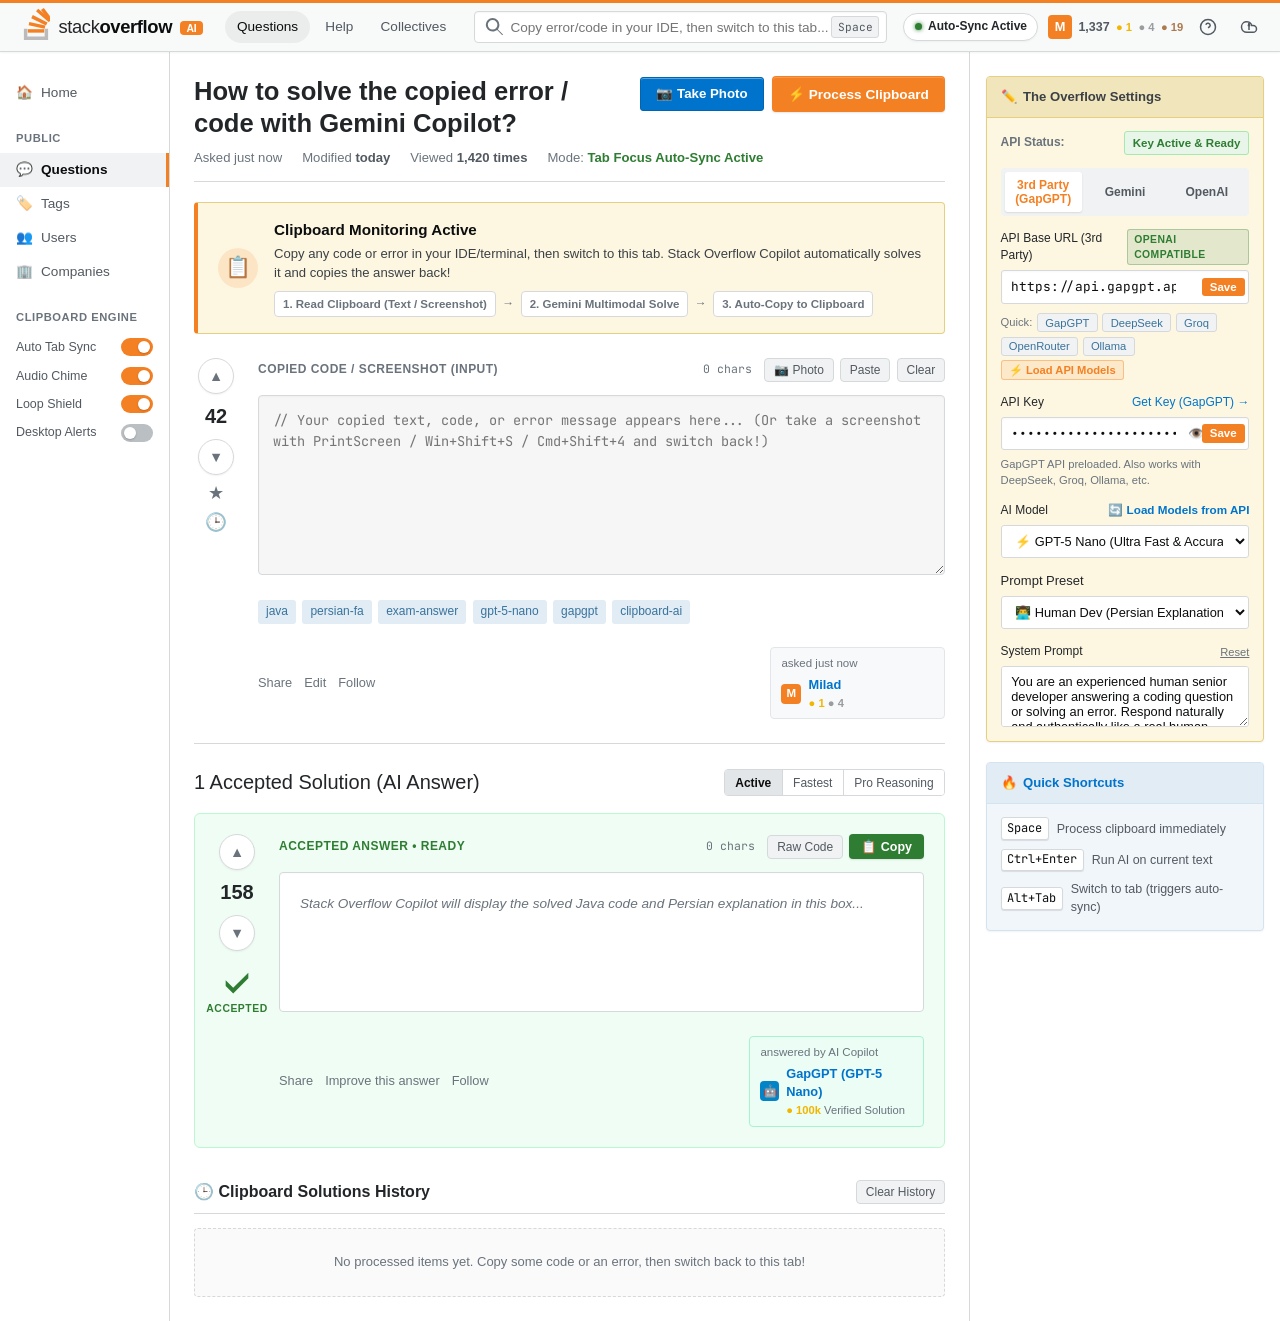
==== public/index.html @ df072f0d "my first commit for test" ====
<!DOCTYPE html>
<html lang="en">
<head>
  <meta charset="UTF-8">
  <meta name="viewport" content="width=device-width, initial-scale=1.0">
  <title>Stack Overflow — Instant Clipboard AI Copilot</title>
  <meta name="description" content="Stack Overflow style Clipboard Copilot: Automatically reads copied code or questions, solves them with Gemini, and copies the solution back to your clipboard.">
  <link rel="icon" type="image/svg+xml" href="favicon.svg">
  
  <!-- Fonts -->
  <link rel="preconnect" href="https://fonts.googleapis.com">
  <link rel="preconnect" href="https://fonts.gstatic.com" crossorigin>
  <link href="https://fonts.googleapis.com/css2?family=JetBrains+Mono:wght@400;500;600&family=Segoe+UI:wght@300;400;600;700&display=swap" rel="stylesheet">
  
  <link rel="stylesheet" href="css/style.css">
</head>
<body class="so-theme-light">
  <!-- Top Navigation Bar -->
  <header class="so-topbar">
    <div class="so-topbar-container">
      <!-- Stack Overflow Authentic Logo -->
      <a href="#" class="so-brand-link" title="Stack Overflow AI Copilot">
        <div class="so-logo-icon">
          <svg viewBox="0 0 32 37" width="28" height="32" fill="none">
            <path d="M26 33v-9h4v13H2V24h4v9h20z" fill="#BCBBBB"/>
            <path d="M6.5 28.5h19v-4h-19v4z" fill="#F48024"/>
            <path d="M7.5 20l18.5 4 .8-3.9-18.5-4-.8 3.9z" fill="#F48024"/>
            <path d="M10.5 11.8l17 8.5 1.8-3.6-17-8.5-1.8 3.6z" fill="#F48024"/>
            <path d="M16 3.8l14.5 12.5 2.6-3L18.6.8l-2.6 3z" fill="#F48024"/>
            <path d="M25 0l-3.3 2.3 11.5 15.2 3.3-2.3L25 0z" fill="#F48024"/>
          </svg>
        </div>
        <div class="so-brand-text">
          stack<span class="so-bold">overflow</span> <span class="so-badge-copilot">AI</span>
        </div>
      </a>

      <!-- Quick Nav Links -->
      <nav class="so-topbar-nav">
        <a href="#" class="so-nav-item active">Questions</a>
        <a href="#" class="so-nav-item">Help</a>
        <a href="#" class="so-nav-item">Collectives</a>
      </nav>

      <!-- Search / Command Box -->
      <div class="so-search-container" id="so-search-trigger">
        <svg class="so-search-svg" width="18" height="18" viewBox="0 0 18 18" fill="currentColor">
          <path d="M18 16.5l-5.1-5.1c.9-1.3 1.5-2.9 1.5-4.6A6.8 6.8 0 0 0 7.6 0 6.8 6.8 0 0 0 .8 6.8a6.8 6.8 0 0 0 6.8 6.8c1.7 0 3.3-.6 4.6-1.5l5.1 5.1 1.4-1.4zM2.8 6.8a4.8 4.8 0 0 1 4.8-4.8 4.8 4.8 0 0 1 4.8 4.8 4.8 4.8 0 0 1-4.8 4.8 4.8 4.8 0 0 1-4.8-4.8z"/>
        </svg>
        <input type="text" class="so-search-input" placeholder="Copy error/code in your IDE, then switch to this tab... (Press Space)" readonly>
        <kbd class="so-kbd">Space</kbd>
      </div>

      <!-- Topbar Actions & User Stats -->
      <div class="so-topbar-actions">
        <!-- Live Status Pill -->
        <div id="status-pill" class="status-pill status-ready" title="Monitoring clipboard on tab switch">
          <span class="status-dot"></span>
          <span id="status-pill-text">Auto-Sync Active</span>
        </div>

        <!-- User Reputation Profile -->
        <div class="so-user-rep" title="Milad — 1,337 reputation">
          <div class="so-avatar">M</div>
          <span class="so-rep-count">1,337</span>
          <span class="badge-dot gold">● 1</span>
          <span class="badge-dot silver">● 4</span>
          <span class="badge-dot bronze">● 19</span>
        </div>

        <button id="btn-mobile-settings" class="so-icon-btn so-mobile-only" title="API Settings & Models">
          ⚙️
        </button>

        <button id="btn-guide" class="so-icon-btn" title="How to use Stack Overflow Copilot">
          <svg width="18" height="18" viewBox="0 0 24 24" fill="none" stroke="currentColor" stroke-width="2"><circle cx="12" cy="12" r="10"/><path d="M9.09 9a3 3 0 0 1 5.83 1c0 2-3 3-3 3"/><line x1="12" y1="17" x2="12.01" y2="17"/></svg>
        </button>

        <button id="btn-deploy-info" class="so-icon-btn" title="Free Cloud Deployment Guide">
          <svg width="18" height="18" viewBox="0 0 24 24" fill="none" stroke="currentColor" stroke-width="2"><path d="M17.5 19H9a7 7 0 1 1 6.71-9h1.79a4.5 4.5 0 1 1 0 9Z"/><polyline points="13 11 12 7 11 11"/><line x1="12" y1="7" x2="12" y2="16"/></svg>
        </button>
      </div>
    </div>
  </header>

  <!-- Main Container Layout (Left Nav + Main Content + Right Sidebar) -->
  <div class="so-page-wrap">
    <!-- Left Navigation Sidebar -->
    <aside class="so-left-sidebar">
      <nav class="so-side-nav">
        <a href="#" class="so-side-link"><span class="icon">🏠</span> Home</a>
        <div class="so-side-heading">PUBLIC</div>
        <a href="#" class="so-side-link active"><span class="icon">💬</span> Questions</a>
        <a href="#" class="so-side-link"><span class="icon">🏷️</span> Tags</a>
        <a href="#" class="so-side-link"><span class="icon">👥</span> Users</a>
        <a href="#" class="so-side-link"><span class="icon">🏢</span> Companies</a>

        <div class="so-side-heading">CLIPBOARD ENGINE</div>
        <div class="so-toggle-box">
          <div class="so-toggle-row">
            <span>Auto Tab Sync</span>
            <label class="switch-sm">
              <input type="checkbox" id="toggle-autosync" checked>
              <span class="slider-sm"></span>
            </label>
          </div>
          <div class="so-toggle-row">
            <span>Audio Chime</span>
            <label class="switch-sm">
              <input type="checkbox" id="toggle-sound" checked>
              <span class="slider-sm"></span>
            </label>
          </div>
          <div class="so-toggle-row">
            <span>Loop Shield</span>
            <label class="switch-sm">
              <input type="checkbox" id="toggle-dedup" checked>
              <span class="slider-sm"></span>
            </label>
          </div>
          <div class="so-toggle-row">
            <span>Desktop Alerts</span>
            <label class="switch-sm">
              <input type="checkbox" id="toggle-notification">
              <span class="slider-sm"></span>
            </label>
          </div>
        </div>
      </nav>
    </aside>

    <!-- Main Content Area: Question + Answer Feed -->
    <main class="so-main-column">
      <!-- Question Title Header -->
      <div class="so-question-header">
        <div class="so-title-row">
          <h1 class="so-question-title" id="live-state-title">How to solve the copied error / code with Gemini Copilot?</h1>
          <div class="so-header-btn-group">
            <button id="btn-camera" class="so-btn-camera" title="Take a photo with your phone's camera">
              📷 Take Photo
            </button>
            <button id="btn-manual-process" class="so-btn-primary">
              ⚡ Process Clipboard
            </button>
          </div>
          <!-- Hidden Native Mobile Camera Input -->
          <input type="file" id="camera-input" accept="image/*" capture="environment" style="display: none;">
        </div>
        <div class="so-question-meta">
          <span>Asked <time id="meta-time">just now</time></span>
          <span>Modified <span class="so-highlight">today</span></span>
          <span>Viewed <span class="so-highlight">1,420 times</span></span>
          <span>Mode: <span class="so-highlight-green">Tab Focus Auto-Sync Active</span></span>
        </div>
      </div>

      <!-- Live Radar Processing Pipeline Notification -->
      <div class="so-notice-banner status-visualizer-card">
        <div class="so-notice-icon" id="radar-core">
          <span id="radar-icon">📋</span>
        </div>
        <div class="so-notice-text">
          <strong id="live-state-subtitle">Clipboard Monitoring Active</strong>
          <p id="live-state-desc">Copy any code or error in your editor, then switch to this tab. Stack Overflow Copilot automatically solves it and copies the answer back to your clipboard!</p>
          <div class="so-pipeline-steps">
            <span class="so-step-badge" id="step-read">1. Read Clipboard (Text / Screenshot)</span>
            <span class="so-step-arrow">&rarr;</span>
            <span class="so-step-badge" id="step-ai">2. Gemini Multimodal Solve</span>
            <span class="so-step-arrow">&rarr;</span>
            <span class="so-step-badge" id="step-write">3. Auto-Copy to Clipboard</span>
          </div>
        </div>
      </div>

      <!-- Question Post Box (Input) -->
      <article class="so-post-box">
        <div class="so-vote-col">
          <button class="so-vote-btn" title="Upvote question">▲</button>
          <span class="so-vote-count">42</span>
          <button class="so-vote-btn" title="Downvote question">▼</button>
          <button class="so-vote-action" title="Bookmark question">★</button>
          <button class="so-vote-action" title="Timeline history">🕒</button>
        </div>

        <div class="so-post-body">
          <div class="so-post-header-tools">
            <span class="so-label">COPIED CODE / SCREENSHOT (INPUT)</span>
            <div class="so-tools-right">
              <span id="input-stats" class="so-stats-tag">0 chars</span>
              <button id="btn-camera-inline" class="so-btn-subtle" title="Take a photo with camera">📷 Photo</button>
              <button id="btn-paste-manual" class="so-btn-subtle" title="Paste text or screenshot">Paste</button>
              <button id="btn-clear-input" class="so-btn-subtle">Clear</button>
            </div>
          </div>

          <!-- Screenshot Preview Container -->
          <div id="screenshot-preview-container" class="so-screenshot-box" style="display: none;">
            <div class="so-screenshot-header">
              <div class="so-screenshot-title">
                <span class="so-badge-screenshot" id="screenshot-badge">📸 PHOTO / SCREENSHOT</span>
                <span id="screenshot-info" class="so-screenshot-meta">image/png</span>
              </div>
              <button id="btn-remove-screenshot" class="so-btn-subtle" title="Remove screenshot">&times; Remove Image</button>
            </div>
            <div class="so-screenshot-img-wrap">
              <img id="screenshot-preview-img" class="so-screenshot-img" alt="Clipboard Screenshot Preview" />
            </div>
          </div>

          <div class="so-editor-container">
            <textarea id="text-input" class="so-code-editor" wrap="soft" placeholder="// Your copied text, code, or error message appears here... (Or take a screenshot with PrintScreen / Win+Shift+S / Cmd+Shift+4 and switch back!)"></textarea>
          </div>

          <!-- Tags row -->
          <div class="so-tags-row">
            <span class="so-tag">java</span>
            <span class="so-tag">persian-fa</span>
            <span class="so-tag">exam-answer</span>
            <span class="so-tag">gpt-5-nano</span>
            <span class="so-tag">gapgpt</span>
            <span class="so-tag">clipboard-ai</span>
          </div>

          <!-- Post Signature -->
          <div class="so-post-footer">
            <div class="so-actions-sub">
              <a href="#">Share</a>
              <a href="#">Edit</a>
              <a href="#">Follow</a>
            </div>
            <div class="so-user-card">
              <span class="so-user-time">asked just now</span>
              <div class="so-user-info">
                <div class="so-avatar sm">M</div>
                <div>
                  <a href="#" class="so-user-name">Milad</a>
                  <div class="so-user-badges"><span class="badge-dot gold">● 1</span> <span class="badge-dot silver">● 4</span></div>
                </div>
              </div>
            </div>
          </div>
        </div>
      </article>

      <!-- Answer Section Header -->
      <div class="so-answers-header">
        <h2>1 Accepted Solution (AI Answer)</h2>
        <div class="so-answers-filter">
          <button class="so-filter-btn active">Active</button>
          <button class="so-filter-btn">Fastest</button>
          <button class="so-filter-btn">Pro Reasoning</button>
        </div>
      </div>

      <!-- Answer Post Box (Output / Solved) -->
      <article class="so-post-box so-accepted-answer" id="accepted-answer-box">
        <div class="so-vote-col">
          <button class="so-vote-btn" title="Upvote answer">▲</button>
          <span class="so-vote-count">158</span>
          <button class="so-vote-btn" title="Downvote answer">▼</button>
          
          <!-- Stack Overflow Big Green Accepted Checkmark -->
          <div class="so-accepted-check" title="Accepted Solution">
            <svg width="34" height="34" viewBox="0 0 36 36" fill="currentColor">
              <path d="M6 14l8 8L30 6v6L14 28l-8-8z"/>
            </svg>
            <span class="so-accepted-text" id="accepted-check-text">ACCEPTED</span>
          </div>
        </div>

        <div class="so-post-body">
          <div class="so-post-header-tools">
            <span class="so-label so-label-green" id="accepted-label">ACCEPTED ANSWER &bull; READY</span>
            <div class="so-tools-right">
              <span id="output-stats" class="so-stats-tag">0 chars</span>
              <button id="btn-toggle-raw" class="so-btn-subtle" title="Toggle between formatted card and raw text">Raw Code</button>
              <button id="btn-copy-output" class="so-btn-green" title="Copy answer to clipboard">
                📋 Copy
              </button>
            </div>
          </div>

          <div class="so-editor-container">
            <!-- Formatted Solution Card (Persian Explanation + Java Code) -->
            <div id="solution-render-box" class="so-solution-render-box">
              <div id="solution-render-content" class="so-solution-render-content">
                <p class="so-placeholder-text">Stack Overflow Copilot will display the solved Java code and Persian explanation in this box...</p>
              </div>
            </div>

            <!-- Raw Textarea (hidden by default, toggleable) -->
            <textarea id="text-output" class="so-code-editor so-output-editor" wrap="soft" style="display: none;" readonly placeholder="Stack Overflow Copilot will place the resolved code and explanation here..."></textarea>
          </div>

          <!-- Answer Footer -->
          <div class="so-post-footer">
            <div class="so-actions-sub">
              <a href="#">Share</a>
              <a href="#">Improve this answer</a>
              <a href="#">Follow</a>
            </div>
            <div class="so-user-card so-answered-card">
              <span class="so-user-time">answered by AI Copilot</span>
              <div class="so-user-info">
                <div class="so-avatar sm bot">🤖</div>
                <div>
                  <a href="#" class="so-user-name">GapGPT (GPT-5 Nano)</a>
                  <div class="so-user-badges"><span class="badge-dot gold">● 100k</span> Verified Solution</div>
                </div>
              </div>
            </div>
          </div>
        </div>
      </article>

      <!-- Bottom History Section -->
      <div class="so-history-section">
        <div class="so-history-header">
          <h3>🕒 Clipboard Solutions History</h3>
          <button id="btn-clear-history" class="so-btn-subtle">Clear History</button>
        </div>
        <div class="so-history-list" id="history-list">
          <div class="empty-history" id="empty-history-placeholder">
            <p>No processed items yet. Copy some code or an error, then switch back to this tab!</p>
          </div>
        </div>
      </div>
    </main>

    <!-- Right Sidebar (The Overflow Blog & AI Settings) -->
    <aside class="so-right-sidebar">
      <!-- Mobile Drawer Close Header -->
      <div class="so-sidebar-mobile-header so-mobile-only">
        <span>⚙️ Copilot Config &amp; Keys</span>
        <button id="btn-close-sidebar" class="modal-close" title="Close settings">&times;</button>
      </div>

      <!-- "The Overflow Config" Box -->
      <div class="so-widget-box">
        <div class="so-widget-header">
          <span class="icon">✏️</span> The Overflow Settings
        </div>
        <div class="so-widget-body">
          <!-- Key Status Badge -->
          <div class="so-config-row">
            <span class="so-label-sm">API Status:</span>
            <span id="key-status-badge" class="so-status-badge success">Key Active &amp; Ready</span>
          </div>

          <!-- Provider Tabs -->
          <div class="so-provider-tabs">
            <button class="so-tab-btn active" data-provider="custom_openai">3rd Party (GapGPT)</button>
            <button class="so-tab-btn" data-provider="gemini">Gemini</button>
            <button class="so-tab-btn" data-provider="openai">OpenAI</button>
          </div>

          <!-- 3rd Party API Base URL Input -->
          <div class="so-form-group" id="api-url-group">
            <div class="so-form-label-row">
              <label for="api-url-input">API Base URL (3rd Party)</label>
              <span class="so-pill-failover">OpenAI Compatible</span>
            </div>
            <div class="so-input-wrapper">
              <input type="text" id="api-url-input" placeholder="https://api.gapgpt.app/v1">
              <button id="btn-save-url" class="so-btn-save-inside">Save</button>
            </div>
            <div class="so-url-presets">
              <span class="so-hint-text">Quick:</span>
              <button type="button" class="so-chip-btn" data-preset-url="https://api.gapgpt.app/v1" data-preset-model="gpt-5-nano">GapGPT</button>
              <button type="button" class="so-chip-btn" data-preset-url="https://api.deepseek.com/v1" data-preset-model="deepseek-chat">DeepSeek</button>
              <button type="button" class="so-chip-btn" data-preset-url="https://api.groq.com/openai/v1" data-preset-model="llama-3.3-70b-versatile">Groq</button>
              <button type="button" class="so-chip-btn" data-preset-url="https://openrouter.ai/api/v1" data-preset-model="deepseek/deepseek-chat">OpenRouter</button>
              <button type="button" class="so-chip-btn" data-preset-url="http://localhost:11434/v1" data-preset-model="llama3.2">Ollama</button>
              <button type="button" id="btn-fetch-models-quick" class="so-chip-btn so-chip-highlight" title="Fetch available models from this API endpoint">⚡ Load API Models</button>
            </div>
          </div>

          <!-- Primary API Key (Key 1) -->
          <div class="so-form-group">
            <div class="so-form-label-row">
              <label for="api-key-input">API Key</label>
              <a id="get-key-link" href="https://aistudio.google.com/app/apikey" target="_blank" rel="noopener">Get Key &rarr;</a>
            </div>
            <div class="so-input-wrapper">
              <input type="password" id="api-key-input" placeholder="Primary API key...">
              <button id="btn-toggle-key" class="so-btn-icon-inside" title="Toggle key visibility">👁️</button>
              <button id="btn-save-key" class="so-btn-save-inside">Save</button>
            </div>
            <p class="so-hint-text" id="key-hint">Default Gemini API key preloaded.</p>
          </div>

          <!-- Backup API Key (Key 2) for Rate Limit Failover -->
          <div class="so-form-group" id="backup-key-group">
            <div class="so-form-label-row">
              <label for="api-key-backup-input">Key #2 (Backup / Limit Failover)</label>
              <span class="so-pill-failover">Auto-Fallback</span>
            </div>
            <div class="so-input-wrapper">
              <input type="password" id="api-key-backup-input" placeholder="Paste 2nd Gemini key for quota backup...">
              <button id="btn-toggle-backup-key" class="so-btn-icon-inside" title="Toggle key visibility">👁️</button>
              <button id="btn-save-backup-key" class="so-btn-save-inside">Save</button>
            </div>
            <p class="so-hint-text">If Key #1 hits rate limits (429/quota), Key #2 will be used instantly!</p>
          </div>

          <!-- Model Selection -->
          <div class="so-form-group">
            <div class="so-form-label-row">
              <label for="model-select">AI Model</label>
              <button type="button" id="btn-fetch-models" class="so-btn-fetch-models" style="display: none;" title="Fetch all available models directly from this API endpoint">
                🔄 Load Models from API
              </button>
            </div>
            <select id="model-select" class="so-select">
              <!-- Gemini 3.8 Flash, Gemini 2.5 Flash, Gemini 3.1 Pro Preview, Gemini Pro Latest -->
            </select>
          </div>

          <!-- Custom Model Name Input -->
          <div class="so-form-group" id="custom-model-group" style="display: none;">
            <label for="custom-model-input">Custom Model Name</label>
            <div class="so-input-wrapper">
              <input type="text" id="custom-model-input" placeholder="e.g. deepseek/deepseek-chat or llama-3.3-70b-versatile">
              <button id="btn-save-custom-model" class="so-btn-save-inside">Save</button>
            </div>
          </div>

          <!-- Preset Selection -->
          <div class="so-form-group">
            <label for="preset-select">Prompt Preset</label>
            <select id="preset-select" class="so-select">
              <option value="so-solve" selected>👨‍💻 Human Dev (Persian Explanations + Java Code)</option>
              <option value="exam-answer">🎓 پاسخ امتحانی و تفکیک تک‌تک سوالات (Exam Answer)</option>
              <option value="so-vision">📸 Screenshot Solver (Persian + Java Code)</option>
              <option value="code-debug">🐞 Debug Code &amp; Fix in Java (فارسی)</option>
              <option value="direct">🚀 پاسخ مستقیم و سریع (فارسی + جاوا)</option>
              <option value="summarize">📝 خلاصه نکات کلیدی به فارسی</option>
              <option value="translate-en">🌐 Translate to English</option>
              <option value="translate-fa">🌐 ترجمه به فارسی روان</option>
              <option value="custom">⚙️ Custom System Prompt...</option>
            </select>
          </div>

          <!-- Custom Prompt Textarea -->
          <div class="so-form-group" id="custom-prompt-container">
            <div class="so-form-label-row">
              <label for="system-prompt">System Prompt</label>
              <button id="btn-reset-prompt" class="so-btn-text">Reset</button>
            </div>
            <textarea id="system-prompt" class="so-textarea" rows="3"></textarea>
          </div>
        </div>
      </div>

      <!-- Hot Network Questions Box -->
      <div class="so-widget-box so-widget-blue">
        <div class="so-widget-header">
          <span class="icon">🔥</span> Quick Shortcuts
        </div>
        <div class="so-widget-body so-shortcuts-list">
          <div class="so-shortcut-item">
            <kbd>Space</kbd> <span>Process clipboard immediately</span>
          </div>
          <div class="so-shortcut-item">
            <kbd>Ctrl+Enter</kbd> <span>Run AI on current text</span>
          </div>
          <div class="so-shortcut-item">
            <kbd>Alt+Tab</kbd> <span>Switch to tab (triggers auto-sync)</span>
          </div>
        </div>
      </div>
    </aside>
  </div>

  <!-- Modals -->
  <!-- Guide Modal -->
  <div class="modal-backdrop" id="modal-guide">
    <div class="so-modal">
      <div class="so-modal-header">
        <h2>🚀 How to Use Stack Overflow Copilot</h2>
        <button class="modal-close" data-close="modal-guide">&times;</button>
      </div>
      <div class="so-modal-body">
        <div class="so-step-row">
          <div class="so-step-digit">1</div>
          <div>
            <h4>Preloaded Gemini 3.8 Flash Key</h4>
            <p>Your default Google Gemini API key is already configured and verified for <strong>Gemini 3.8 Flash</strong> and <strong>Gemini Pro</strong>.</p>
          </div>
        </div>
        <div class="so-step-row">
          <div class="so-step-digit">2</div>
          <div>
            <h4>Copy Code or Errors Anywhere</h4>
            <p>Copy (<kbd>Ctrl+C</kbd>) any bug, error trace, or coding question in your editor or terminal.</p>
          </div>
        </div>
        <div class="so-step-row">
          <div class="so-step-digit">3</div>
          <div>
            <h4>Switch to this Tab</h4>
            <p>Switch back to this browser tab. Stack Overflow Copilot automatically reads your clipboard, runs Gemini, and writes the solved answer directly back to your clipboard!</p>
          </div>
        </div>
        <div class="so-step-row">
          <div class="so-step-digit">4</div>
          <div>
            <h4>Paste in your IDE</h4>
            <p>Switch back to your project and press <kbd>Ctrl+V</kbd>. The solution is already there!</p>
          </div>
        </div>
      </div>
      <div class="so-modal-footer">
        <button class="so-btn-primary" data-close="modal-guide">Got it, Let's Go!</button>
      </div>
    </div>
  </div>

  <!-- Free Cloud Deployment Modal -->
  <div class="modal-backdrop" id="modal-deploy">
    <div class="so-modal">
      <div class="so-modal-header">
        <h2>☁️ Deploy Stack Overflow Copilot for Free</h2>
        <button class="modal-close" data-close="modal-deploy">&times;</button>
      </div>
      <div class="so-modal-body">
        <p>Deploy for <strong>100% free forever</strong> on Google Cloud Run (Always Free Tier gives 2 million requests/month):</p>
        <div class="so-code-snippet">
          <code>gcloud run deploy stackoverflow --source . --region us-central1 --allow-unauthenticated</code>
        </div>
      </div>
      <div class="so-modal-footer">
        <button class="so-btn-primary" data-close="modal-deploy">Close</button>
      </div>
    </div>
  </div>

  <!-- Backdrop for Mobile Settings Drawer -->
  <div id="mobile-sidebar-backdrop" class="so-mobile-sidebar-backdrop"></div>

  <!-- Mobile Sticky Bottom Action Bar -->
  <nav class="so-mobile-bottom-bar" id="so-mobile-bottom-bar">
    <button id="btn-mobile-camera-bar" class="so-mobile-bar-btn camera" title="Take a photo with your phone's camera">
      <span class="bar-icon">📷</span> Photo
    </button>
    <button id="btn-mobile-process-bar" class="so-mobile-bar-btn primary" title="Read clipboard & solve">
      <span class="bar-icon">⚡</span> Solve
    </button>
    <button id="btn-mobile-copy-bar" class="so-mobile-bar-btn copy" title="Copy solution to clipboard">
      <span class="bar-icon">📋</span> Copy
    </button>
    <button id="btn-mobile-settings-bar" class="so-mobile-bar-btn settings" title="Keys & Settings">
      <span class="bar-icon">⚙️</span> Config
    </button>
  </nav>

  <!-- Toast Notification Container -->
  <div id="toast-container" class="toast-container"></div>

  <!-- Scripts -->
  <script type="module" src="js/app.js"></script>
</body>
</html>
---- public/css/style.css ----
/* ==========================================================================
   Stack Overflow Theme & Design System for Clipboard Copilot
   Classic Authentic LIGHT THEME (#FFFFFF, #F48024, #FDF7E2, #2E7D32)
   ========================================================================== */

:root {
  /* Stack Overflow Brand Colors */
  --so-orange: #f48024;
  --so-orange-hover: #da680b;
  --so-orange-light: rgba(244, 128, 36, 0.12);
  
  /* Light Theme Surfaces & Backgrounds */
  --so-bg-page: #ffffff;
  --so-bg-topbar: #f8f9f9;
  --so-bg-sidebar: #ffffff;
  --so-bg-card: #ffffff;
  --so-bg-input: #ffffff;
  --so-bg-editor: #f6f6f6;
  --so-border: #d6d9dc;
  --so-border-subtle: #e3e6e8;
  --so-border-focus: #59a4de;

  /* Typography Colors */
  --so-text-main: #232629;
  --so-text-secondary: #525960;
  --so-text-muted: #6a737c;
  --so-link: #0074cc;
  --so-link-hover: #0a95ff;

  /* Badges & Accents */
  --so-green: #2e7d32;
  --so-green-bg: #e8f5e9;
  --so-green-border: #a3e9b0;
  --so-gold: #f1b600;
  --so-silver: #9a9c9f;
  --so-bronze: #ab7a4e;

  /* Stack Overflow Classic Tags */
  --so-tag-bg: #e1ecf4;
  --so-tag-text: #39739d;
  --so-tag-hover: #d0e3f1;

  /* The Overflow Yellow Widget Box in Light Mode */
  --so-widget-yellow-bg: #fdf7e2;
  --so-widget-yellow-header: #f1e5bc;
  --so-widget-yellow-border: #e6cf7e;
  --so-widget-yellow-text: #3b4045;

  /* Fonts */
  --font-main: -apple-system, BlinkMacSystemFont, "Segoe UI", "Vazirmatn", Tahoma, Roboto, "Helvetica Neue", Arial, sans-serif;
  --font-mono: 'JetBrains Mono', "Cascadia Code", Consolas, Menlo, Monaco, monospace;

  --transition-fast: all 0.15s ease-in-out;
}

*, *::before, *::after {
  box-sizing: border-box;
  margin: 0;
  padding: 0;
}

html {
  max-width: 100%;
  overflow-x: hidden;
  width: 100%;
}

body, body.so-theme-light {
  background-color: var(--so-bg-page);
  color: var(--so-text-main);
  font-family: var(--font-main);
  font-size: 13px;
  line-height: 1.45;
  min-height: 100vh;
  max-width: 100%;
  width: 100%;
  overflow-x: hidden;
  -webkit-font-smoothing: antialiased;
}

/* ==========================================================================
   Top Navigation Bar (Signature 3px Orange Line)
   ========================================================================== */
.so-topbar {
  position: sticky;
  top: 0;
  z-index: 100;
  background-color: var(--so-bg-topbar);
  border-top: 3px solid var(--so-orange);
  border-bottom: 1px solid var(--so-border);
  box-shadow: 0 1px 2px rgba(0, 0, 0, 0.05);
  height: 52px;
}

.so-topbar-container {
  max-width: 1300px;
  height: 100%;
  margin: 0 auto;
  padding: 0 1rem;
  display: flex;
  align-items: center;
  gap: 1rem;
}

/* Logo */
.so-brand-link {
  display: flex;
  align-items: center;
  gap: 0.5rem;
  text-decoration: none;
  color: var(--so-text-main);
  padding: 0.2rem 0.4rem;
  border-radius: 4px;
}

.so-brand-link:hover {
  background-color: rgba(0, 0, 0, 0.04);
}

.so-brand-text {
  font-size: 1.15rem;
  letter-spacing: -0.02em;
  font-family: var(--font-main);
  color: #232629;
}

.so-bold {
  font-weight: 700;
  color: #0c0d0e;
}

.so-badge-copilot {
  font-size: 0.65rem;
  font-weight: 700;
  background: var(--so-orange);
  color: #fff;
  padding: 0.1rem 0.4rem;
  border-radius: 4px;
  vertical-align: middle;
  margin-left: 0.2rem;
}

/* Nav links */
.so-topbar-nav {
  display: flex;
  align-items: center;
  gap: 0.2rem;
}

@media (max-width: 900px) {
  .so-topbar-nav { display: none; }
}

.so-nav-item {
  color: var(--so-text-secondary);
  text-decoration: none;
  padding: 0.4rem 0.75rem;
  border-radius: 9999px;
  font-size: 0.85rem;
  font-weight: 500;
  transition: var(--transition-fast);
}

.so-nav-item:hover, .so-nav-item.active {
  color: #0c0d0e;
  background-color: rgba(0, 0, 0, 0.05);
}

/* Search Box */
.so-search-container {
  flex: 1;
  max-width: 600px;
  position: relative;
  display: flex;
  align-items: center;
}

.so-search-svg {
  position: absolute;
  left: 0.65rem;
  color: var(--so-text-muted);
  pointer-events: none;
}

.so-search-input {
  width: 100%;
  background-color: var(--so-bg-input);
  border: 1px solid var(--so-border);
  border-radius: 4px;
  padding: 0.45rem 3.5rem 0.45rem 2.2rem;
  color: var(--so-text-main);
  font-family: inherit;
  font-size: 0.85rem;
  outline: none;
  transition: var(--transition-fast);
  box-shadow: inset 0 1px 2px rgba(0, 0, 0, 0.04);
}

.so-search-input:focus {
  border-color: var(--so-orange);
  box-shadow: 0 0 0 3px var(--so-orange-light);
}

.so-kbd {
  position: absolute;
  right: 0.5rem;
  font-family: var(--font-mono);
  font-size: 0.7rem;
  background: #f1f2f3;
  border: 1px solid var(--so-border);
  border-radius: 3px;
  padding: 0.1rem 0.35rem;
  color: var(--so-text-secondary);
}

/* Topbar Actions */
.so-topbar-actions {
  display: flex;
  align-items: center;
  gap: 0.6rem;
  margin-left: auto;
}

.status-pill {
  display: inline-flex;
  align-items: center;
  gap: 0.4rem;
  padding: 0.3rem 0.65rem;
  border-radius: 9999px;
  font-size: 0.75rem;
  font-weight: 600;
  border: 1px solid var(--so-border);
  background: #ffffff;
  box-shadow: 0 1px 2px rgba(0, 0, 0, 0.04);
}

.status-dot {
  width: 7px;
  height: 7px;
  border-radius: 50%;
}

.status-ready .status-dot { background: var(--so-green); box-shadow: 0 0 4px var(--so-green); }
.status-busy .status-dot { background: var(--so-orange); box-shadow: 0 0 4px var(--so-orange); }
.status-warn .status-dot { background: #f59e0b; }

.so-user-rep {
  display: flex;
  align-items: center;
  gap: 0.4rem;
  font-size: 0.78rem;
  font-weight: 600;
  cursor: default;
}

.so-avatar {
  width: 24px;
  height: 24px;
  border-radius: 4px;
  background: var(--so-orange);
  color: #fff;
  display: flex;
  align-items: center;
  justify-content: center;
  font-size: 0.8rem;
  font-weight: 700;
}

.so-avatar.sm { width: 20px; height: 20px; font-size: 0.72rem; }
.so-avatar.bot { background: #0284c7; }

.so-rep-count { color: var(--so-text-secondary); }
.badge-dot { font-size: 0.7rem; font-weight: 700; }
.badge-dot.gold { color: var(--so-gold); }
.badge-dot.silver { color: var(--so-silver); }
.badge-dot.bronze { color: var(--so-bronze); }

.so-icon-btn {
  background: none;
  border: none;
  color: var(--so-text-secondary);
  padding: 0.4rem;
  border-radius: 4px;
  cursor: pointer;
  display: flex;
  align-items: center;
  transition: var(--transition-fast);
}

.so-icon-btn:hover {
  background: rgba(0, 0, 0, 0.06);
  color: #0c0d0e;
}

/* ==========================================================================
   Page Layout (Left Sidebar + Main Column + Right Sidebar)
   ========================================================================== */
.so-page-wrap {
  max-width: 1300px;
  margin: 0 auto;
  display: flex;
  min-height: calc(100vh - 52px);
  background-color: var(--so-bg-page);
  width: 100%;
  min-width: 0;
  box-sizing: border-box;
}

/* Left Sidebar */
.so-left-sidebar {
  width: 170px;
  flex-shrink: 0;
  border-right: 1px solid var(--so-border);
  padding: 1.5rem 0;
  background-color: var(--so-bg-sidebar);
}

@media (max-width: 800px) {
  .so-left-sidebar { display: none; }
}

.so-side-nav {
  position: sticky;
  top: 70px;
  display: flex;
  flex-direction: column;
}

.so-side-link {
  display: flex;
  align-items: center;
  gap: 0.5rem;
  padding: 0.45rem 1rem;
  color: var(--so-text-secondary);
  text-decoration: none;
  font-size: 0.85rem;
  font-weight: 500;
  transition: var(--transition-fast);
  border-right: 3px solid transparent;
}

.so-side-link:hover {
  color: #0c0d0e;
  background-color: #f1f2f3;
}

.so-side-link.active {
  background-color: #f1f2f3;
  color: #0c0d0e;
  font-weight: 700;
  border-right-color: var(--so-orange);
}

.so-side-heading {
  font-size: 0.7rem;
  font-weight: 700;
  color: var(--so-text-muted);
  text-transform: uppercase;
  letter-spacing: 0.05em;
  padding: 1.25rem 1rem 0.4rem;
}

.so-toggle-box {
  padding: 0 1rem;
  display: flex;
  flex-direction: column;
  gap: 0.65rem;
  margin-top: 0.4rem;
}

.so-toggle-row {
  display: flex;
  align-items: center;
  justify-content: space-between;
  font-size: 0.78rem;
  color: var(--so-text-secondary);
}

/* Sm Switch */
.switch-sm {
  position: relative;
  width: 32px;
  height: 18px;
}
.switch-sm input { opacity: 0; width: 0; height: 0; }
.slider-sm {
  position: absolute; cursor: pointer;
  top: 0; left: 0; right: 0; bottom: 0;
  background-color: #babfc4;
  border-radius: 18px;
  transition: 0.2s;
}
.slider-sm::before {
  position: absolute; content: "";
  height: 12px; width: 12px; left: 3px; bottom: 3px;
  background-color: white;
  border-radius: 50%;
  transition: 0.2s;
  box-shadow: 0 1px 2px rgba(0, 0, 0, 0.2);
}
input:checked + .slider-sm { background-color: var(--so-orange); }
input:checked + .slider-sm::before { transform: translateX(14px); }

/* Main Column */
.so-main-column {
  flex: 1;
  min-width: 0;
  padding: 1.5rem;
  max-width: 820px;
  width: 100%;
  border-right: 1px solid var(--so-border);
  background-color: #ffffff;
  box-sizing: border-box;
}

@media (max-width: 1100px) {
  .so-main-column { max-width: 100%; border-right: none; }
}

/* Question Header */
.so-question-header {
  border-bottom: 1px solid var(--so-border);
  padding-bottom: 0.85rem;
  margin-bottom: 1.25rem;
}

.so-title-row {
  display: flex;
  align-items: flex-start;
  justify-content: space-between;
  gap: 1rem;
}

.so-question-title {
  font-size: 1.6rem;
  font-weight: 600;
  color: var(--so-text-main);
  line-height: 1.25;
}

.so-btn-primary {
  background-color: var(--so-orange);
  color: #fff;
  border: 1px solid transparent;
  padding: 0.55rem 0.95rem;
  border-radius: 4px;
  font-family: inherit;
  font-size: 0.85rem;
  font-weight: 600;
  cursor: pointer;
  white-space: nowrap;
  box-shadow: inset 0 1px 0 rgba(255, 255, 255, 0.2), 0 1px 2px rgba(0, 0, 0, 0.1);
  transition: var(--transition-fast);
}

.so-btn-primary:hover {
  background-color: var(--so-orange-hover);
}

.so-question-meta {
  display: flex;
  align-items: center;
  gap: 1.25rem;
  font-size: 0.82rem;
  color: var(--so-text-muted);
  margin-top: 0.5rem;
  flex-wrap: wrap;
}

.so-highlight { color: var(--so-text-secondary); font-weight: 600; }
.so-highlight-green { color: var(--so-green); font-weight: 600; }

/* Status Notification Banner (Light Mode Warm Notice) */
.so-notice-banner {
  background-color: var(--so-widget-yellow-bg);
  border: 1px solid var(--so-widget-yellow-border);
  border-left: 4px solid var(--so-orange);
  border-radius: 4px;
  padding: 1rem 1.25rem;
  display: flex;
  align-items: center;
  gap: 1rem;
  margin-bottom: 1.5rem;
}

.so-notice-icon {
  width: 40px;
  height: 40px;
  border-radius: 50%;
  background: rgba(244, 128, 36, 0.15);
  display: flex;
  align-items: center;
  justify-content: center;
  font-size: 1.3rem;
  flex-shrink: 0;
}

.so-notice-text strong {
  font-size: 0.95rem;
  color: #0c0d0e;
  display: block;
  margin-bottom: 0.2rem;
}

.so-notice-text p {
  font-size: 0.82rem;
  color: #3b4045;
}

.so-pipeline-steps {
  display: flex;
  align-items: center;
  gap: 0.4rem;
  margin-top: 0.6rem;
  flex-wrap: wrap;
}

.so-step-badge {
  font-size: 0.72rem;
  font-weight: 600;
  padding: 0.2rem 0.5rem;
  border-radius: 4px;
  background: #ffffff;
  border: 1px solid var(--so-border);
  color: var(--so-text-muted);
}

.so-step-badge.step-active {
  background: var(--so-orange);
  color: #fff;
  border-color: var(--so-orange);
}

.so-step-badge.step-done {
  background: var(--so-green-bg);
  color: var(--so-green);
  border-color: var(--so-green-border);
}

.so-step-arrow { color: var(--so-text-muted); font-size: 0.75rem; }

/* Post Box (Input & Answer) */
.so-post-box {
  display: flex;
  gap: 1.25rem;
  padding-bottom: 1.5rem;
  border-bottom: 1px solid var(--so-border);
  margin-bottom: 1.5rem;
  width: 100%;
  max-width: 100%;
  min-width: 0;
  box-sizing: border-box;
}

.so-accepted-answer {
  background: #f0fdf4;
  border: 1px solid #bbf7d0;
  border-radius: 6px;
  padding: 1.25rem;
  margin-top: 1rem;
  width: 100%;
  max-width: 100%;
  min-width: 0;
  box-sizing: border-box;
}

/* Voting Column */
.so-vote-col {
  display: flex;
  flex-direction: column;
  align-items: center;
  gap: 0.5rem;
  width: 44px;
  flex-shrink: 0;
}

.so-vote-btn {
  background: #ffffff;
  border: 1px solid var(--so-border);
  border-radius: 50%;
  width: 36px;
  height: 36px;
  display: flex;
  align-items: center;
  justify-content: center;
  color: var(--so-text-muted);
  font-size: 0.9rem;
  cursor: pointer;
  transition: var(--transition-fast);
  box-shadow: 0 1px 2px rgba(0, 0, 0, 0.05);
}

.so-vote-btn:hover {
  background: #f1f2f3;
  color: var(--so-orange);
  border-color: var(--so-orange);
}

.so-vote-count {
  font-size: 1.25rem;
  font-weight: 600;
  color: var(--so-text-main);
}

.so-vote-action {
  background: none;
  border: none;
  color: var(--so-text-muted);
  font-size: 1.1rem;
  cursor: pointer;
}

.so-vote-action:hover { color: var(--so-orange); }

/* Stack Overflow Accepted Checkmark */
.so-accepted-check {
  display: flex;
  flex-direction: column;
  align-items: center;
  color: var(--so-green);
  margin-top: 0.5rem;
}

.so-accepted-text {
  font-size: 0.65rem;
  font-weight: 700;
  letter-spacing: 0.05em;
  color: var(--so-green);
}

/* Post Body */
.so-post-body {
  flex: 1;
  min-width: 0; /* CRITICAL: Prevents flex child from exceeding container width */
  max-width: 100%;
  width: 100%;
  display: flex;
  flex-direction: column;
  gap: 0.85rem;
  box-sizing: border-box;
}

.so-post-header-tools {
  display: flex;
  align-items: center;
  justify-content: space-between;
  gap: 0.5rem;
  flex-wrap: wrap;
  width: 100%;
  max-width: 100%;
  min-width: 0;
  box-sizing: border-box;
}

.so-label {
  font-size: 0.75rem;
  font-weight: 700;
  color: var(--so-text-muted);
  text-transform: uppercase;
  letter-spacing: 0.04em;
}

.so-label-green { color: var(--so-green); }

.so-tools-right {
  display: flex;
  align-items: center;
  gap: 0.4rem;
}

.so-stats-tag {
  font-family: var(--font-mono);
  font-size: 0.72rem;
  color: var(--so-text-muted);
  margin-right: 0.35rem;
}

.so-btn-subtle {
  background: #f1f2f3;
  border: 1px solid var(--so-border);
  color: var(--so-text-secondary);
  padding: 0.25rem 0.55rem;
  border-radius: 4px;
  font-size: 0.75rem;
  cursor: pointer;
  transition: var(--transition-fast);
}

.so-btn-subtle:hover {
  background: #e3e6e8;
  color: #0c0d0e;
}

.so-btn-green {
  background-color: var(--so-green);
  color: #fff;
  border: none;
  padding: 0.3rem 0.75rem;
  border-radius: 4px;
  font-size: 0.78rem;
  font-weight: 600;
  cursor: pointer;
  transition: var(--transition-fast);
  box-shadow: 0 1px 2px rgba(0, 0, 0, 0.1);
}

.so-btn-green:hover { background-color: #256629; }

/* Screenshot Preview Box (Light Mode) */
.so-screenshot-box {
  width: 100%;
  background-color: #fff8f2;
  border: 1px solid #fed7aa;
  border-left: 4px solid var(--so-orange);
  border-radius: 4px;
  padding: 0.85rem;
  display: flex;
  flex-direction: column;
  gap: 0.65rem;
  margin-bottom: 0.85rem;
  animation: fadeIn 0.2s ease-in-out;
}

@keyframes fadeIn {
  from { opacity: 0; transform: translateY(-4px); }
  to { opacity: 1; transform: translateY(0); }
}

.so-screenshot-header {
  display: flex;
  align-items: center;
  justify-content: space-between;
}

.so-screenshot-title {
  display: flex;
  align-items: center;
  gap: 0.6rem;
}

.so-badge-screenshot {
  font-size: 0.72rem;
  font-weight: 700;
  background: rgba(244, 128, 36, 0.15);
  color: var(--so-orange);
  padding: 0.2rem 0.5rem;
  border-radius: 3px;
  border: 1px solid rgba(244, 128, 36, 0.35);
  letter-spacing: 0.04em;
}

.so-screenshot-meta {
  font-family: var(--font-mono);
  font-size: 0.75rem;
  color: var(--so-text-muted);
}

.so-screenshot-img-wrap {
  width: 100%;
  max-height: 280px;
  overflow: auto;
  border-radius: 4px;
  background-color: #f8f9fa;
  border: 1px solid var(--so-border);
  display: flex;
  align-items: center;
  justify-content: center;
  padding: 0.5rem;
}

.so-screenshot-img {
  max-width: 100%;
  max-height: 260px;
  object-fit: contain;
  border-radius: 3px;
  box-shadow: 0 2px 8px rgba(0, 0, 0, 0.15);
}

/* Code Editor Textarea */
.so-editor-container {
  width: 100%;
  max-width: 100%;
  min-width: 0;
  box-sizing: border-box;
}

.so-code-editor {
  width: 100%;
  max-width: 100%;
  min-height: 180px;
  background-color: var(--so-bg-editor);
  border: 1px solid var(--so-border);
  border-radius: 4px;
  padding: 0.85rem;
  color: #1e293b;
  font-family: var(--font-mono);
  font-size: 0.85rem;
  line-height: 1.6;
  resize: vertical;
  outline: none;
  unicode-bidi: plaintext;
  transition: var(--transition-fast);
  box-shadow: inset 0 1px 2px rgba(0, 0, 0, 0.03);
  box-sizing: border-box;
  white-space: pre-wrap;
  overflow-wrap: anywhere;
  word-break: break-word;
}

.so-code-editor:focus {
  border-color: var(--so-orange);
  box-shadow: 0 0 0 3px var(--so-orange-light);
  background-color: #ffffff;
}

.so-output-editor {
  background-color: #f8fafc;
  border-color: #86efac;
  color: #0f172a;
}

.so-output-editor:focus {
  background-color: #ffffff;
  border-color: var(--so-green);
}

/* Tags Row (Authentic Stack Overflow Tags) */
.so-tags-row {
  display: flex;
  align-items: center;
  gap: 0.4rem;
  flex-wrap: wrap;
  margin-top: 0.35rem;
}

.so-tag {
  background-color: var(--so-tag-bg);
  color: var(--so-tag-text);
  padding: 0.2rem 0.5rem;
  border-radius: 3px;
  font-size: 0.75rem;
  font-weight: 500;
  text-decoration: none;
  display: inline-block;
  cursor: pointer;
  transition: var(--transition-fast);
}

.so-tag:hover {
  background-color: var(--so-tag-hover);
  color: #2c5777;
}

/* Post Footer & Signature */
.so-post-footer {
  display: flex;
  align-items: center;
  justify-content: space-between;
  margin-top: 0.6rem;
  flex-wrap: wrap;
  gap: 1rem;
}

.so-actions-sub {
  display: flex;
  gap: 0.75rem;
}

.so-actions-sub a {
  color: var(--so-text-muted);
  text-decoration: none;
  font-size: 0.8rem;
}

.so-actions-sub a:hover { color: var(--so-text-secondary); text-decoration: underline; }

.so-user-card {
  background: #f8f9fa;
  border: 1px solid var(--so-border-subtle);
  border-radius: 4px;
  padding: 0.45rem 0.65rem;
  display: flex;
  flex-direction: column;
  gap: 0.25rem;
  width: 175px;
}

.so-answered-card {
  background: #ecfdf5;
  border: 1px solid #a7f3d0;
}

.so-user-time {
  font-size: 0.72rem;
  color: var(--so-text-muted);
}

.so-user-info {
  display: flex;
  align-items: center;
  gap: 0.45rem;
}

.so-user-name {
  color: var(--so-link);
  text-decoration: none;
  font-weight: 600;
  font-size: 0.8rem;
}

.so-user-name:hover { color: var(--so-link-hover); text-decoration: underline; }

.so-user-badges {
  font-size: 0.7rem;
  color: var(--so-text-muted);
}

/* Answers Section Header */
.so-answers-header {
  display: flex;
  align-items: center;
  justify-content: space-between;
  margin: 1.5rem 0 1rem;
}

.so-answers-header h2 {
  font-size: 1.25rem;
  font-weight: 500;
  color: var(--so-text-main);
}

.so-answers-filter {
  display: flex;
  border: 1px solid var(--so-border);
  border-radius: 4px;
  overflow: hidden;
}

.so-filter-btn {
  background: #ffffff;
  border: none;
  border-right: 1px solid var(--so-border);
  color: var(--so-text-secondary);
  padding: 0.35rem 0.65rem;
  font-size: 0.75rem;
  cursor: pointer;
}

.so-filter-btn:last-child { border-right: none; }
.so-filter-btn:hover { background: #f8f9fa; }
.so-filter-btn.active { background: #e3e6e8; color: #0c0d0e; font-weight: 600; }

/* History Section */
.so-history-section {
  margin-top: 2rem;
}

.so-history-header {
  display: flex;
  align-items: center;
  justify-content: space-between;
  padding-bottom: 0.6rem;
  border-bottom: 1px solid var(--so-border);
  margin-bottom: 0.85rem;
}

.so-history-header h3 {
  font-size: 1rem;
  font-weight: 600;
}

.so-history-list {
  display: flex;
  flex-direction: column;
  gap: 0.6rem;
  max-height: 220px;
  overflow-y: auto;
}

.empty-history {
  padding: 1.5rem;
  text-align: center;
  color: var(--so-text-muted);
  border: 1px dashed var(--so-border);
  border-radius: 4px;
  background-color: #fafafa;
}

.so-history-item {
  display: flex;
  align-items: center;
  justify-content: space-between;
  padding: 0.65rem 0.85rem;
  background-color: #ffffff;
  border: 1px solid var(--so-border);
  border-radius: 4px;
  gap: 0.85rem;
  transition: var(--transition-fast);
}

.so-history-item:hover {
  border-color: var(--so-orange);
  background-color: #fdfdfd;
}

.so-history-item-left {
  flex: 1;
  display: flex;
  flex-direction: column;
  gap: 0.2rem;
  overflow: hidden;
}

.so-history-meta {
  display: flex;
  align-items: center;
  gap: 0.4rem;
  font-size: 0.72rem;
  color: var(--so-text-muted);
}

.so-tag.sm {
  font-size: 0.68rem;
  padding: 0.1rem 0.35rem;
}

.so-history-snippet {
  font-size: 0.82rem;
  font-family: var(--font-mono);
  color: var(--so-text-main);
  white-space: nowrap;
  overflow: hidden;
  text-overflow: ellipsis;
}

.so-btn-green.sm {
  padding: 0.2rem 0.5rem;
  font-size: 0.72rem;
}

/* Right Sidebar (The Overflow Blog & Config) */
.so-right-sidebar {
  width: 310px;
  flex-shrink: 0;
  padding: 1.5rem 1rem;
  display: flex;
  flex-direction: column;
  gap: 1.25rem;
  background-color: #ffffff;
}

@media (max-width: 1100px) {
  .so-right-sidebar { display: none; }
}

/* Signature Stack Overflow Yellow/Warm Widget Box in Light Mode */
.so-widget-box {
  background-color: var(--so-widget-yellow-bg);
  border: 1px solid var(--so-widget-yellow-border);
  border-radius: 4px;
  overflow: hidden;
  box-shadow: 0 1px 2px rgba(0, 0, 0, 0.05);
}

.so-widget-header {
  background-color: var(--so-widget-yellow-header);
  border-bottom: 1px solid var(--so-widget-yellow-border);
  padding: 0.65rem 0.85rem;
  font-size: 0.82rem;
  font-weight: 700;
  color: var(--so-widget-yellow-text);
  display: flex;
  align-items: center;
  gap: 0.4rem;
}

.so-widget-body {
  padding: 0.85rem;
  display: flex;
  flex-direction: column;
  gap: 0.85rem;
}

.so-widget-blue {
  background-color: #f1f6fb;
  border-color: #d4e3f0;
}
.so-widget-blue .so-widget-header {
  background-color: #e1ecf4;
  border-color: #d4e3f0;
  color: #0074cc;
}

.so-config-row {
  display: flex;
  align-items: center;
  justify-content: space-between;
}

.so-label-sm { font-size: 0.75rem; color: var(--so-text-muted); font-weight: 600; }

.so-status-badge {
  font-size: 0.72rem;
  font-weight: 700;
  padding: 0.15rem 0.5rem;
  border-radius: 3px;
}
.so-status-badge.success { background: var(--so-green-bg); color: var(--so-green); border: 1px solid var(--so-green-border); }
.so-status-badge.warning { background: #fef3c7; color: #b45309; border: 1px solid #fde68a; }
.so-status-badge.info { background: #e0f2fe; color: #0369a1; border: 1px solid #bae6fd; }

.so-pill-failover {
  font-size: 0.65rem;
  font-weight: 700;
  background: rgba(46, 125, 50, 0.12);
  color: var(--so-green);
  border: 1px solid rgba(46, 125, 50, 0.3);
  padding: 0.1rem 0.4rem;
  border-radius: 3px;
  text-transform: uppercase;
  letter-spacing: 0.04em;
}

/* Provider Tabs in Widget */
.so-provider-tabs {
  display: grid;
  grid-template-columns: repeat(3, 1fr);
  gap: 0.3rem;
  background: #f1f2f3;
  padding: 0.25rem;
  border-radius: 4px;
}

.so-tab-btn {
  background: none;
  border: none;
  color: var(--so-text-secondary);
  padding: 0.35rem 0.2rem;
  font-size: 0.75rem;
  font-weight: 600;
  border-radius: 3px;
  cursor: pointer;
  transition: var(--transition-fast);
}

.so-tab-btn.active {
  background: #ffffff;
  color: var(--so-orange);
  box-shadow: 0 1px 2px rgba(0, 0, 0, 0.1);
}

/* Forms in Widget */
.so-form-group {
  display: flex;
  flex-direction: column;
  gap: 0.35rem;
}

.so-form-label-row {
  display: flex;
  align-items: center;
  justify-content: space-between;
  font-size: 0.75rem;
}

.so-form-label-row a {
  color: var(--so-link);
  text-decoration: none;
}
.so-form-label-row a:hover { text-decoration: underline; }

.so-input-wrapper {
  position: relative;
  display: flex;
  align-items: center;
}

.so-input-wrapper input {
  width: 100%;
  background-color: #ffffff;
  border: 1px solid var(--so-border);
  border-radius: 3px;
  padding: 0.45rem 4.5rem 0.45rem 0.6rem;
  color: #0c0d0e;
  font-family: var(--font-mono);
  font-size: 0.8rem;
  outline: none;
  box-shadow: inset 0 1px 2px rgba(0, 0, 0, 0.03);
}

.so-input-wrapper input:focus {
  border-color: var(--so-orange);
  box-shadow: 0 0 0 3px var(--so-orange-light);
}

.so-btn-icon-inside {
  position: absolute; right: 2.8rem;
  background: none; border: none;
  color: var(--so-text-muted); cursor: pointer;
}

.so-btn-save-inside {
  position: absolute; right: 0.3rem;
  background: var(--so-orange);
  color: #fff; border: none;
  padding: 0.2rem 0.5rem;
  border-radius: 3px;
  font-size: 0.72rem;
  font-weight: 600;
  cursor: pointer;
}

.so-hint-text { font-size: 0.7rem; color: var(--so-text-muted); }

.so-url-presets {
  display: flex;
  align-items: center;
  gap: 0.3rem;
  flex-wrap: wrap;
  margin-top: 0.25rem;
}

.so-chip-btn {
  background-color: #f1f2f3;
  color: #39739d;
  border: 1px solid var(--so-border);
  border-radius: 3px;
  font-size: 0.7rem;
  font-weight: 500;
  padding: 0.15rem 0.45rem;
  cursor: pointer;
  transition: var(--transition-fast);
}

.so-chip-btn:hover {
  background-color: var(--so-tag-bg);
  border-color: #7aa7c7;
  color: #2c5777;
}

.so-chip-btn:active {
  background-color: #d0e3f1;
}

.so-chip-highlight {
  background-color: rgba(244, 128, 36, 0.12) !important;
  color: var(--so-orange) !important;
  border-color: rgba(244, 128, 36, 0.4) !important;
  font-weight: 600 !important;
}

.so-chip-highlight:hover {
  background-color: var(--so-orange) !important;
  color: #ffffff !important;
}

.so-btn-fetch-models {
  background: none;
  border: none;
  color: var(--so-link);
  font-size: 0.73rem;
  font-weight: 600;
  cursor: pointer;
  padding: 0;
  display: inline-flex;
  align-items: center;
  gap: 0.25rem;
  transition: var(--transition-fast);
}

.so-btn-fetch-models:hover {
  color: var(--so-link-hover);
  text-decoration: underline;
}

.so-btn-fetch-models:disabled {
  color: var(--so-text-muted);
  cursor: not-allowed;
  text-decoration: none;
}

.so-select, .so-textarea {
  width: 100%;
  background-color: #ffffff;
  border: 1px solid var(--so-border);
  border-radius: 3px;
  padding: 0.45rem 0.6rem;
  color: #0c0d0e;
  font-family: inherit;
  font-size: 0.8rem;
  outline: none;
}

.so-select:focus, .so-textarea:focus {
  border-color: var(--so-orange);
  box-shadow: 0 0 0 3px var(--so-orange-light);
}

.so-btn-text {
  background: none; border: none;
  color: var(--so-text-muted);
  font-size: 0.7rem;
  cursor: pointer;
  text-decoration: underline;
}

.so-shortcuts-list {
  display: flex;
  flex-direction: column;
  gap: 0.55rem;
  font-size: 0.78rem;
}

.so-shortcut-item {
  display: flex;
  align-items: center;
  gap: 0.5rem;
  color: var(--so-text-secondary);
}

.so-shortcut-item kbd {
  background: #ffffff;
  border: 1px solid var(--so-border);
  border-radius: 3px;
  padding: 0.1rem 0.35rem;
  font-family: var(--font-mono);
  font-size: 0.75rem;
  color: #0c0d0e;
  box-shadow: 0 1px 1px rgba(0, 0, 0, 0.1);
}

/* Modals */
.modal-backdrop {
  position: fixed;
  top: 0; left: 0; right: 0; bottom: 0;
  background: rgba(0, 0, 0, 0.5);
  backdrop-filter: blur(2px);
  z-index: 1000;
  display: flex;
  align-items: center;
  justify-content: center;
  padding: 1.5rem;
  opacity: 0;
  pointer-events: none;
  transition: opacity 0.2s ease;
}

.modal-backdrop.open { opacity: 1; pointer-events: auto; }

.so-modal {
  background: #ffffff;
  border: 1px solid var(--so-border);
  border-radius: 6px;
  width: 100%;
  max-width: 600px;
  box-shadow: 0 10px 25px rgba(0, 0, 0, 0.2);
}

.so-modal-header {
  padding: 1.25rem;
  border-bottom: 1px solid var(--so-border);
  display: flex;
  align-items: center;
  justify-content: space-between;
}

.so-modal-header h2 { font-size: 1.15rem; font-weight: 600; color: #0c0d0e; }

.modal-close {
  background: none; border: none;
  color: var(--so-text-muted); font-size: 1.5rem;
  cursor: pointer;
}
.modal-close:hover { color: #0c0d0e; }

.so-modal-body {
  padding: 1.25rem;
  display: flex;
  flex-direction: column;
  gap: 1rem;
  font-size: 0.85rem;
  color: var(--so-text-secondary);
}

.so-step-row {
  display: flex;
  gap: 0.85rem;
}

.so-step-digit {
  width: 26px; height: 26px;
  border-radius: 50%;
  background: var(--so-orange);
  color: #fff; font-weight: 700;
  display: flex; align-items: center; justify-content: center;
  flex-shrink: 0;
  font-size: 0.85rem;
}

.so-step-row h4 { color: #0c0d0e; margin-bottom: 0.2rem; }

.so-modal-footer {
  padding: 1rem 1.25rem;
  border-top: 1px solid var(--so-border);
  display: flex; justify-content: flex-end;
}

.so-code-snippet {
  background: #f8f9fa;
  border: 1px solid var(--so-border);
  border-radius: 4px;
  padding: 0.75rem;
  font-family: var(--font-mono);
  color: var(--so-orange);
  margin-top: 0.5rem;
}

/* Toast Container */
.toast-container {
  position: fixed;
  bottom: 1.5rem;
  right: 1.5rem;
  display: flex;
  flex-direction: column;
  gap: 0.5rem;
  z-index: 9999;
  pointer-events: none;
}

.toast {
  pointer-events: auto;
  display: flex;
  align-items: center;
  gap: 0.5rem;
  padding: 0.75rem 1rem;
  border-radius: 4px;
  font-size: 0.82rem;
  font-weight: 500;
  color: #0c0d0e;
  background: #ffffff;
  border: 1px solid var(--so-border);
  box-shadow: 0 4px 15px rgba(0, 0, 0, 0.15);
}

.toast-success { border-color: var(--so-green); border-left: 4px solid var(--so-green); }
.toast-error { border-color: #ef4444; border-left: 4px solid #ef4444; }
.toast-info { border-color: var(--so-orange); border-left: 4px solid var(--so-orange); }
.toast-warning { border-color: #f59e0b; border-left: 4px solid #f59e0b; }

/* ==========================================================================
   Camera Action Button & Header Button Group
   ========================================================================== */
.so-header-btn-group {
  display: flex;
  align-items: center;
  gap: 0.5rem;
  flex-shrink: 0;
}

.so-btn-camera {
  background-color: #0074cc;
  color: #ffffff;
  border: 1px solid #0064b0;
  border-radius: 3px;
  padding: 0.55rem 0.95rem;
  font-size: 0.83rem;
  font-weight: 600;
  cursor: pointer;
  display: inline-flex;
  align-items: center;
  justify-content: center;
  gap: 0.4rem;
  box-shadow: inset 0 1px 0 rgba(255, 255, 255, 0.35);
  transition: var(--transition-fast);
  white-space: nowrap;
}

.so-btn-camera:hover {
  background-color: #0064b0;
  box-shadow: inset 0 1px 0 rgba(255, 255, 255, 0.15);
}

.so-btn-camera:active {
  background-color: #005291;
  transform: translateY(1px);
}

/* Visibility helpers */
.so-mobile-only {
  display: none !important;
}

/* Sticky Mobile Bottom Bar (Hidden on Desktop) */
.so-mobile-bottom-bar {
  display: none;
}

.so-mobile-sidebar-backdrop {
  display: none;
  position: fixed;
  top: 0; left: 0; right: 0; bottom: 0;
  background: rgba(0, 0, 0, 0.45);
  backdrop-filter: blur(2px);
  z-index: 1050;
  opacity: 0;
  transition: opacity 0.25s ease;
}

.so-mobile-sidebar-backdrop.active {
  display: block;
  opacity: 1;
}

.so-sidebar-mobile-header {
  display: none;
  align-items: center;
  justify-content: space-between;
  padding-bottom: 0.75rem;
  margin-bottom: 0.75rem;
  border-bottom: 1px solid var(--so-border);
  font-size: 1rem;
  font-weight: 700;
  color: var(--so-text-main);
}

/* ==========================================================================
   Stack Overflow Authentic MOBILE VIEW (@media max-width: 768px)
   ========================================================================== */
@media (max-width: 768px) {
  body, body.so-theme-light {
    padding-bottom: 64px; /* Essential space for sticky bottom bar */
    font-size: 12.5px;
  }

  .so-mobile-only {
    display: inline-flex !important;
  }

  /* Top Navigation Bar: Ultra-Compact Stack Overflow Mobile Web */
  .so-topbar {
    height: 48px;
  }

  .so-topbar-container {
    padding: 0 0.6rem;
    gap: 0.5rem;
    justify-content: space-between;
  }

  .so-brand-link {
    gap: 0.4rem;
  }

  .so-logo-icon svg {
    width: 22px;
    height: 25px;
  }

  .so-brand-text {
    font-size: 1.05rem;
  }

  .so-badge-copilot {
    font-size: 0.6rem;
    padding: 0.05rem 0.3rem;
  }

  /* Hide Desktop Search & Nav Items on Mobile */
  .so-topbar-nav {
    display: none !important;
  }

  .so-search-container {
    display: none !important;
  }

  .so-topbar-actions {
    gap: 0.4rem;
  }

  /* Compact User Profile: hide dots to fit screen */
  .so-user-rep {
    padding: 0.15rem 0.4rem;
    font-size: 0.75rem;
  }

  .so-user-rep .badge-dot {
    display: none;
  }

  /* Status Pill on Mobile */
  .status-pill {
    padding: 0.25rem 0.5rem;
    font-size: 0.7rem;
  }

  #status-pill-text {
    display: inline-block;
    max-width: 70px;
    overflow: hidden;
    text-overflow: ellipsis;
    white-space: nowrap;
  }

  /* Main Column & Page Wrap */
  .so-page-wrap {
    padding: 0;
  }

  .so-main-column {
    padding: 0.75rem 0.65rem;
    max-width: 100%;
    border-right: none;
  }

  /* Question Header on Mobile */
  .so-question-header {
    margin-bottom: 0.85rem;
    padding-bottom: 0.75rem;
  }

  .so-title-row {
    flex-direction: column;
    gap: 0.75rem;
    align-items: stretch;
  }

  .so-question-title {
    font-size: 1.22rem;
    line-height: 1.35;
  }

  /* Buttons stack side-by-side on mobile */
  .so-header-btn-group {
    width: 100%;
    display: grid;
    grid-template-columns: 1fr 1fr;
    gap: 0.5rem;
  }

  .so-btn-camera, .so-btn-primary {
    width: 100%;
    padding: 0.65rem 0.5rem;
    font-size: 0.82rem;
    justify-content: center;
    text-align: center;
  }

  .so-question-meta {
    flex-wrap: wrap;
    gap: 0.4rem 0.75rem;
    font-size: 0.72rem;
  }

  /* Notice Banner */
  .so-notice-banner {
    padding: 0.75rem;
    gap: 0.65rem;
    flex-direction: column;
    align-items: flex-start;
  }

  .so-notice-icon {
    width: 32px;
    height: 32px;
    font-size: 1.1rem;
  }

  .so-pipeline-steps {
    flex-wrap: wrap;
    gap: 0.35rem;
  }

  .so-step-badge {
    font-size: 0.7rem;
    padding: 0.2rem 0.45rem;
  }

  .so-step-arrow {
    display: none;
  }

  /* Post Layout (Question & Answer): Compact Voting */
  .so-post-box, .so-answer-box {
    gap: 0.5rem;
    padding-bottom: 1rem;
    margin-bottom: 1.25rem;
  }

  .so-vote-col {
    width: 32px;
    min-width: 32px;
    gap: 0.25rem;
  }

  .so-vote-btn {
    width: 30px;
    height: 30px;
    font-size: 0.95rem;
  }

  .so-vote-count {
    font-size: 1.1rem;
    margin: 0.1rem 0;
  }

  .so-vote-action {
    font-size: 1rem;
    width: 28px;
    height: 28px;
  }

  .so-post-body {
    min-width: 0; /* Prevents overflow in flex child */
  }

  .so-post-header-tools {
    flex-direction: column;
    align-items: flex-start;
    gap: 0.4rem;
  }

  .so-tools-right {
    width: 100%;
    justify-content: flex-start;
    flex-wrap: wrap;
    gap: 0.35rem;
  }

  .so-code-editor {
    min-height: 120px;
    font-size: 0.8rem;
    padding: 0.65rem;
  }

  /* Tags row */
  .so-tags-row {
    margin-top: 0.75rem;
    gap: 0.3rem;
    flex-wrap: wrap;
  }

  .so-tag {
    font-size: 0.72rem;
    padding: 0.2rem 0.45rem;
  }

  /* Post Footer Signature */
  .so-post-footer {
    flex-direction: column;
    align-items: flex-start;
    gap: 0.75rem;
    margin-top: 0.85rem;
  }

  .so-actions-sub {
    font-size: 0.78rem;
  }

  .so-user-card {
    align-self: flex-end;
    width: 100%;
    max-width: 200px;
  }

  /* Answer Section */
  .so-answers-header {
    flex-direction: column;
    align-items: flex-start;
    gap: 0.5rem;
  }

  .so-answers-header h2 {
    font-size: 1.1rem;
  }

  .so-answers-filter {
    width: 100%;
    display: flex;
  }

  .so-filter-btn {
    flex: 1;
    text-align: center;
    padding: 0.4rem 0.5rem;
    font-size: 0.72rem;
  }

  /* Solution View on Mobile */
  .so-accepted-answer {
    padding: 0.85rem 0.65rem;
    margin-top: 0.75rem;
    width: 100%;
    max-width: 100%;
    box-sizing: border-box;
    overflow: hidden;
  }

  .so-solution-render-box {
    padding: 0.75rem 0.65rem;
    font-size: 0.88rem;
    line-height: 1.7;
    width: 100%;
    max-width: 100%;
    box-sizing: border-box;
    overflow-x: hidden;
  }

  .so-paragraph.so-persian-text {
    font-size: 0.88rem;
    line-height: 1.75;
    text-align: right;
    direction: rtl;
  }

  .so-paragraph.so-latin-text {
    font-size: 0.85rem;
    line-height: 1.55;
    text-align: left;
    direction: ltr;
  }

  .so-code-block-card pre {
    padding: 0.65rem 0.75rem;
    font-size: 0.78rem;
    overflow-x: auto;
    -webkit-overflow-scrolling: touch;
  }

  .so-persian-block {
    font-size: 0.88rem;
    line-height: 1.75;
    padding: 0.6rem 0.75rem;
  }

  .so-code-wrap pre {
    padding: 0.75rem;
    font-size: 0.78rem;
    overflow-x: auto;
    -webkit-overflow-scrolling: touch;
  }

  /* Sticky Mobile Bottom Bar */
  .so-mobile-bottom-bar {
    display: flex;
    position: fixed;
    bottom: 0;
    left: 0;
    right: 0;
    height: 56px;
    background: #ffffff;
    border-top: 1px solid var(--so-border);
    box-shadow: 0 -2px 12px rgba(0, 0, 0, 0.08);
    z-index: 1000;
    align-items: center;
    justify-content: space-around;
    padding: 0 0.5rem;
    padding-bottom: env(safe-area-inset-bottom, 0px);
  }

  .so-mobile-bar-btn {
    display: flex;
    flex-direction: column;
    align-items: center;
    justify-content: center;
    background: none;
    border: none;
    color: var(--so-text-secondary);
    font-size: 0.72rem;
    font-weight: 600;
    gap: 2px;
    cursor: pointer;
    padding: 5px 12px;
    border-radius: 4px;
    min-width: 65px;
    transition: var(--transition-fast);
  }

  .so-mobile-bar-btn .bar-icon {
    font-size: 1.2rem;
    line-height: 1;
  }

  .so-mobile-bar-btn:active {
    background-color: var(--so-border-subtle);
  }

  .so-mobile-bar-btn.camera {
    color: #0074cc;
  }

  .so-mobile-bar-btn.primary {
    color: var(--so-orange);
    font-weight: 700;
  }

  .so-mobile-bar-btn.copy {
    color: var(--so-green);
  }

  .so-mobile-bar-btn.settings {
    color: var(--so-text-muted);
  }

  /* Toast adjustments on Mobile */
  .toast-container {
    bottom: 4.5rem;
    right: 0.75rem;
    left: 0.75rem;
  }

  .toast {
    font-size: 0.8rem;
    padding: 0.65rem 0.85rem;
  }
}

/* ==========================================================================
   Slide-Out Drawer for Settings on Mobile / Tablets
   ========================================================================== */
@media (max-width: 1100px) {
  .so-right-sidebar {
    display: none;
  }

  .so-right-sidebar.mobile-open {
    display: flex !important;
    position: fixed;
    top: 0;
    right: 0;
    bottom: 0;
    width: 88vw;
    max-width: 380px;
    z-index: 1060;
    background: #ffffff;
    box-shadow: -6px 0 30px rgba(0, 0, 0, 0.35);
    overflow-y: auto;
    padding: 1.25rem 1rem 5.5rem 1rem;
    animation: soSlideDrawer 0.25s cubic-bezier(0.16, 1, 0.3, 1);
  }

  .so-sidebar-mobile-header {
    display: flex;
  }
}

@keyframes soSlideDrawer {
  from {
    transform: translateX(100%);
  }
  to {
    transform: translateX(0);
  }
}

/* ==========================================================================
   Rich Solution Render Box & Code Cards (Stack Overflow Style)
   ========================================================================== */
.so-solution-render-box {
  background-color: #ffffff;
  border: 1px solid var(--so-border);
  border-radius: 4px;
  padding: 1.15rem 1.25rem;
  min-height: 140px;
  font-size: 0.95rem;
  line-height: 1.75;
  color: var(--so-text-main);
  box-shadow: inset 0 1px 2px rgba(0, 0, 0, 0.02);
  transition: border-color 0.2s ease, box-shadow 0.2s ease;
  width: 100%;
  max-width: 100%;
  min-width: 0;
  box-sizing: border-box;
  overflow-x: hidden;
  overflow-wrap: anywhere;
  word-break: break-word;
}

.so-solution-render-content {
  display: flex;
  flex-direction: column;
  gap: 0.75rem;
  width: 100%;
  max-width: 100%;
  min-width: 0;
  box-sizing: border-box;
}

.so-placeholder-text {
  color: var(--so-text-muted);
  font-style: italic;
  font-size: 0.85rem;
  width: 100%;
  max-width: 100%;
  word-break: break-word;
  overflow-wrap: anywhere;
}

/* Paragraphs & Sentence Wrapping (Fixes Right-Side Cutoff for Long Persian & Latin Sentences) */
.so-paragraph {
  width: 100%;
  max-width: 100%;
  min-width: 0;
  box-sizing: border-box;
  overflow-wrap: anywhere;
  word-break: break-word;
  word-wrap: break-word;
  white-space: normal;
}

/* Persian Paragraphs */
.so-paragraph.so-persian-text {
  font-family: var(--font-main);
  direction: rtl;
  text-align: right;
  line-height: 1.85;
  font-size: 0.94rem;
  color: #1f2328;
  unicode-bidi: plaintext;
  overflow-wrap: anywhere;
  word-break: break-word;
}

/* Latin Paragraphs */
.so-paragraph.so-latin-text {
  direction: ltr;
  text-align: left;
  line-height: 1.6;
  font-size: 0.92rem;
  color: #1f2328;
  unicode-bidi: plaintext;
  overflow-wrap: anywhere;
  word-break: break-word;
}

/* Inline Code Highlight */
.so-inline-code {
  background-color: #f1f2f3;
  color: #b75501;
  padding: 0.15rem 0.4rem;
  border-radius: 3px;
  font-family: var(--font-mono);
  font-size: 0.86em;
  border: 1px solid #e3e6e8;
  white-space: normal;
  word-break: break-word;
  overflow-wrap: anywhere;
  display: inline;
}

/* Java & Syntax Code Block Card */
.so-code-block-card {
  margin: 0.85rem 0;
  background-color: #f6f8fa;
  border: 1px solid #d0d7de;
  border-radius: 6px;
  overflow: hidden;
  box-shadow: 0 1px 3px rgba(0, 0, 0, 0.04);
  width: 100%;
  max-width: 100%;
  min-width: 0;
  box-sizing: border-box;
}

.so-code-block-header {
  background-color: #f1f5f9;
  border-bottom: 1px solid #d0d7de;
  padding: 0.35rem 0.75rem;
  display: flex;
  align-items: center;
  justify-content: space-between;
  font-size: 0.72rem;
  font-weight: 700;
  color: #475569;
  width: 100%;
  max-width: 100%;
  box-sizing: border-box;
}

.so-code-lang-tag {
  background-color: #e1ecf4;
  color: #2c5777;
  padding: 0.12rem 0.45rem;
  border-radius: 3px;
  font-family: var(--font-mono);
  font-weight: 600;
}

.so-code-copy-btn {
  background: #ffffff;
  border: 1px solid var(--so-border);
  color: var(--so-text-secondary);
  border-radius: 3px;
  padding: 0.2rem 0.6rem;
  font-size: 0.72rem;
  font-weight: 600;
  cursor: pointer;
  transition: var(--transition-fast);
}

.so-code-copy-btn:hover {
  background-color: #f8fafc;
  border-color: var(--so-orange);
  color: var(--so-orange);
}

.so-code-block-card pre {
  padding: 0.85rem 1rem;
  margin: 0;
  overflow-x: auto;
  -webkit-overflow-scrolling: touch;
  background: #f8fafc;
  font-family: var(--font-mono);
  font-size: 0.85rem;
  line-height: 1.55;
  color: #0f172a;
  max-width: 100%;
  width: 100%;
  box-sizing: border-box;
  white-space: pre;
}

.so-code-block-card pre code {
  font-family: inherit;
  display: block;
  min-width: max-content;
}

/* Mobile Highlight Pulse Animation */
@keyframes highlightPulse {
  0% {
    box-shadow: 0 0 0 0 rgba(46, 125, 50, 0.45);
    border-color: var(--so-green);
  }
  50% {
    box-shadow: 0 0 0 10px rgba(46, 125, 50, 0);
    border-color: var(--so-green);
  }
  100% {
    box-shadow: 0 0 0 0 rgba(46, 125, 50, 0);
  }
}

.highlight-pulse {
  animation: highlightPulse 1.2s ease-out 2;
  border-color: var(--so-green) !important;
}
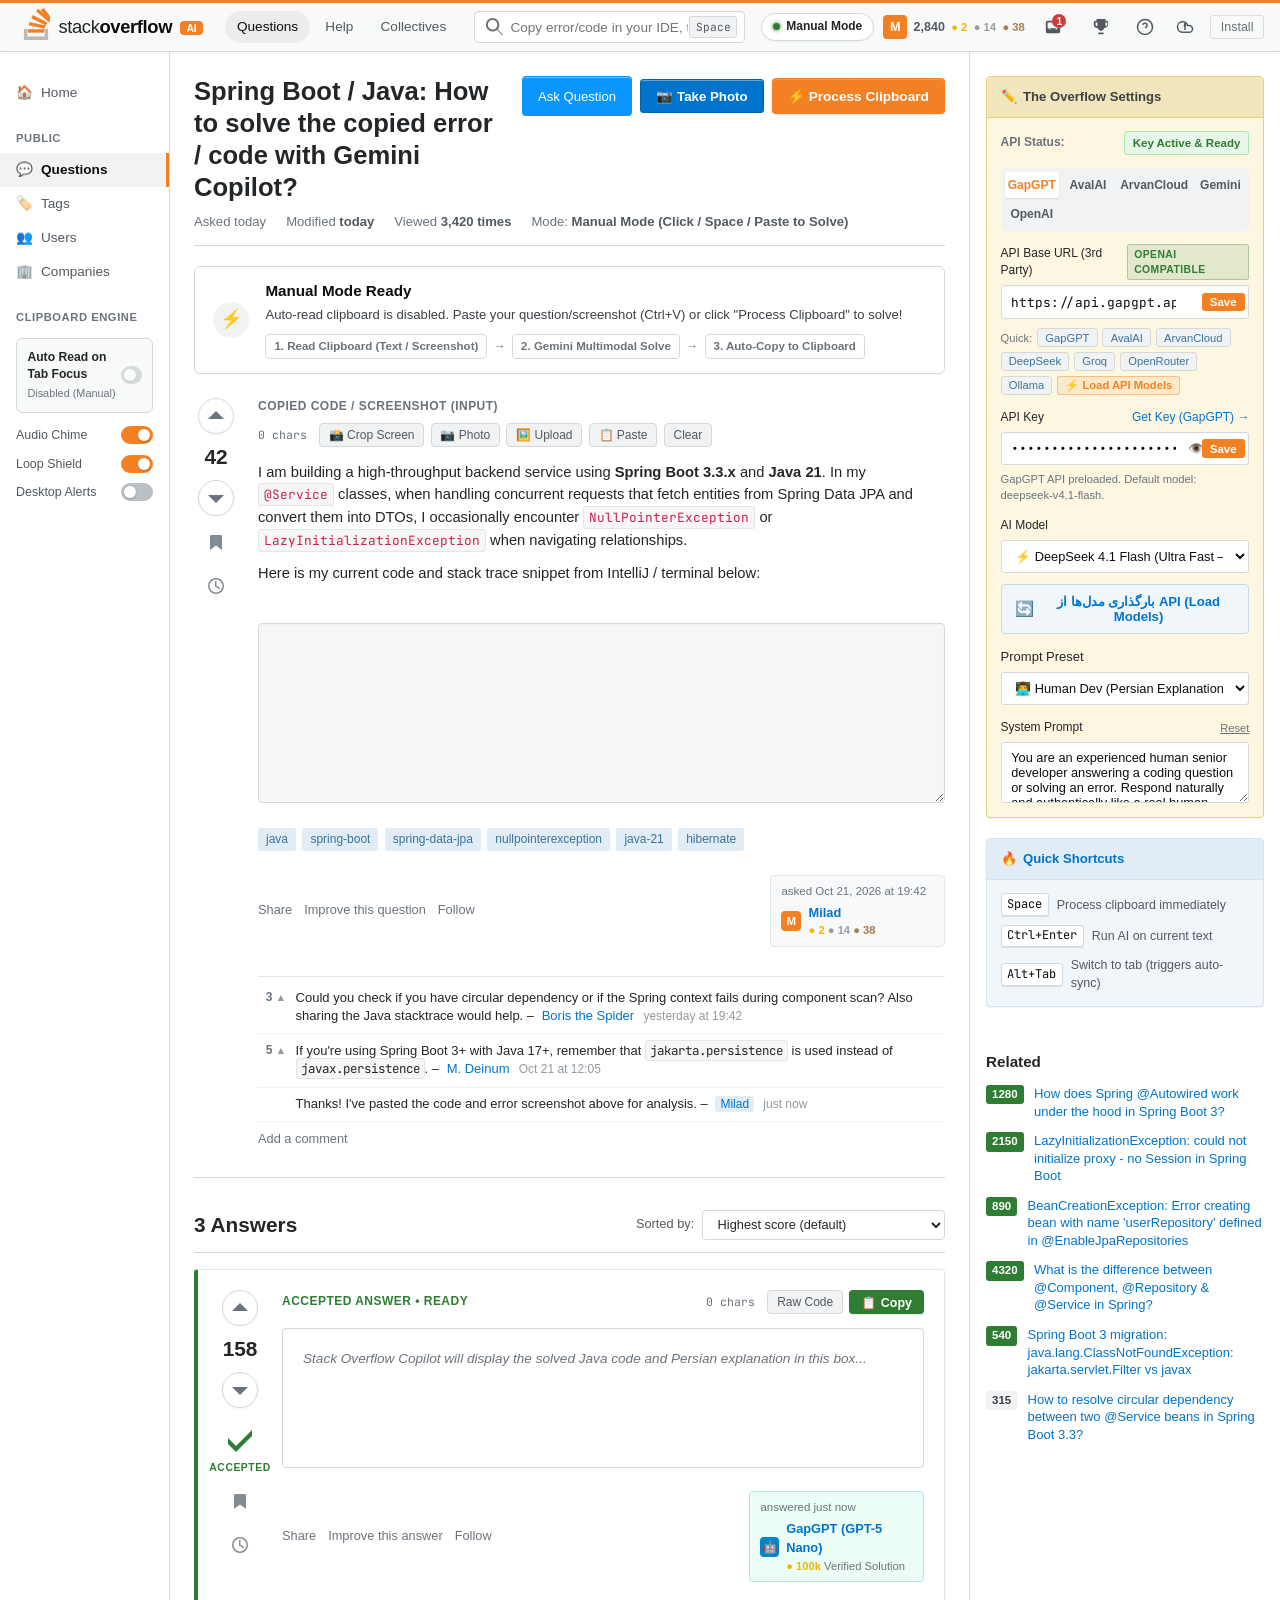
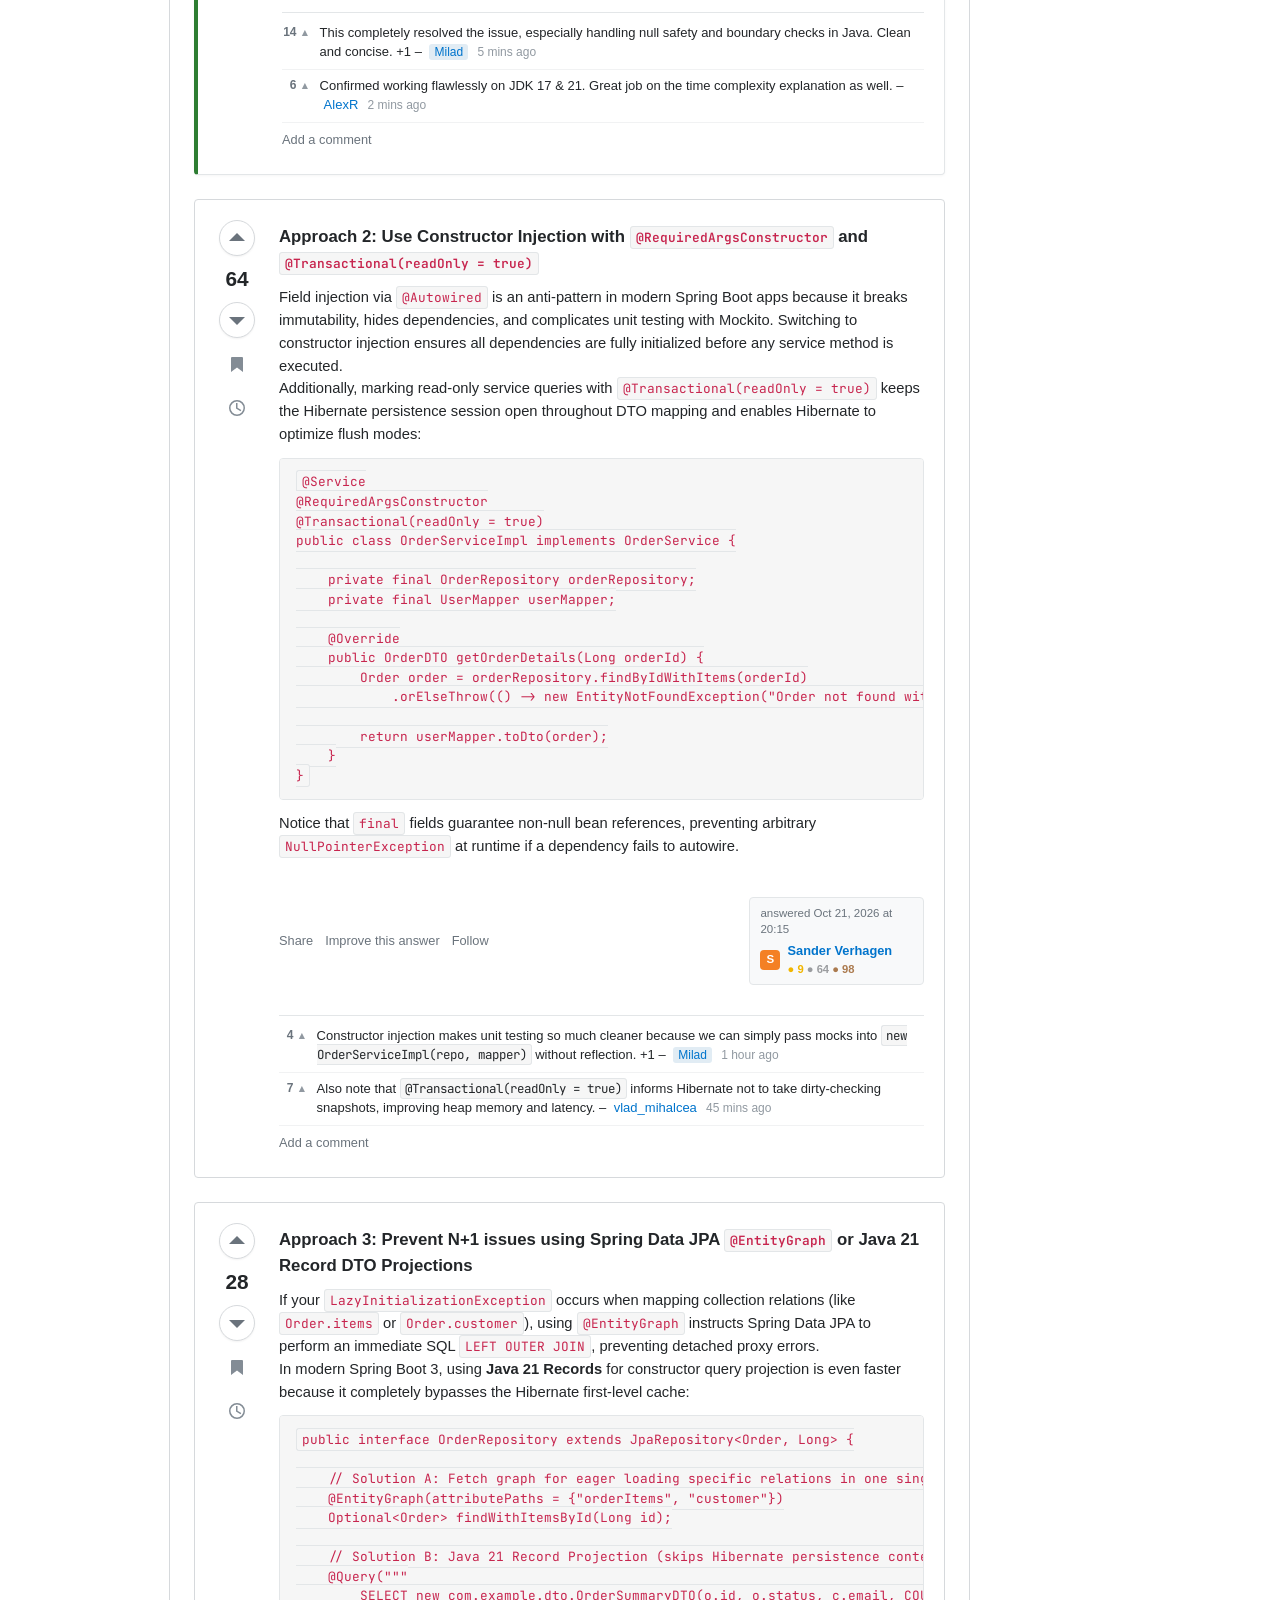
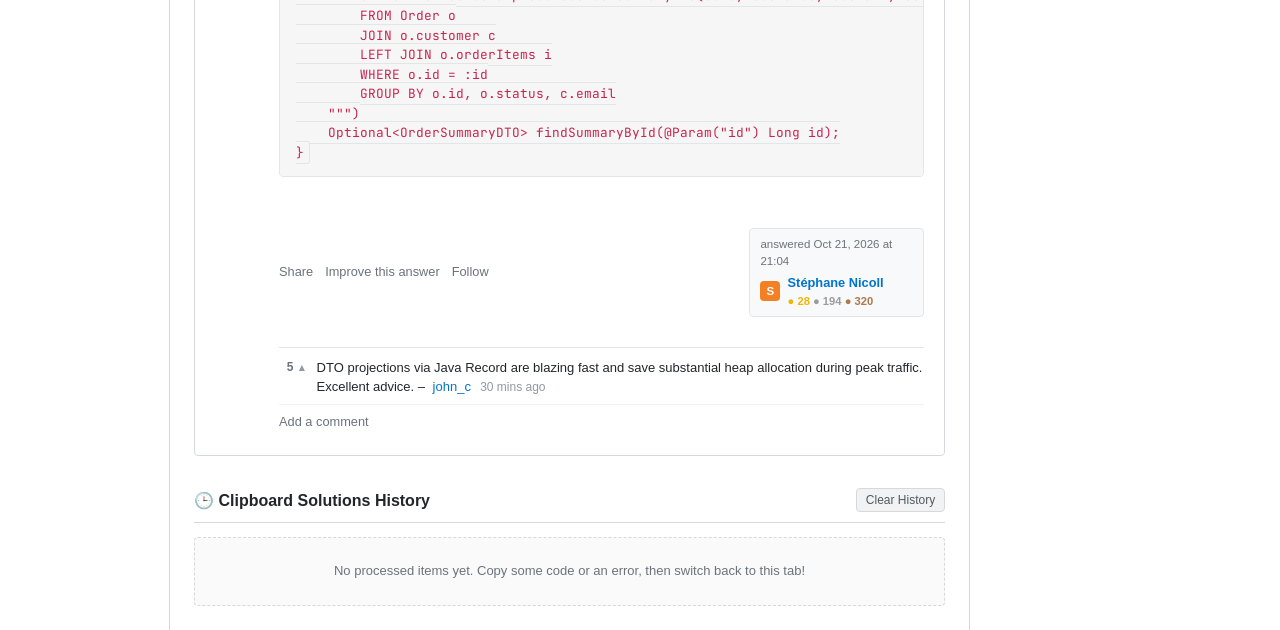
==== commit e0694d94: "Add browser extensions with smart Ctrl+Shift+X/A shortcuts and screen crop" ====
--- a/public/index.html
+++ b/public/index.html
@@ -13,6 +13,13 @@
   <link href="https://fonts.googleapis.com/css2?family=JetBrains+Mono:wght@400;500;600&family=Segoe+UI:wght@300;400;600;700&display=swap" rel="stylesheet">
   
   <link rel="stylesheet" href="css/style.css">
+  
+  <script>
+    // If opened directly via file://, redirect to standalone.html where all JS/CSS is self-contained
+    if (window.location.protocol === 'file:') {
+      window.location.replace('standalone.html');
+    }
+  </script>
 </head>
 <body class="so-theme-light">
   <!-- Top Navigation Bar -->
@@ -56,17 +63,32 @@
         <!-- Live Status Pill -->
         <div id="status-pill" class="status-pill status-ready" title="Monitoring clipboard on tab switch">
           <span class="status-dot"></span>
-          <span id="status-pill-text">Auto-Sync Active</span>
+          <span id="status-pill-text">Manual Mode</span>
         </div>
 
         <!-- User Reputation Profile -->
-        <div class="so-user-rep" title="Milad — 1,337 reputation">
+        <div class="so-user-rep" title="Milad — 2,840 reputation">
           <div class="so-avatar">M</div>
-          <span class="so-rep-count">1,337</span>
-          <span class="badge-dot gold">● 1</span>
-          <span class="badge-dot silver">● 4</span>
-          <span class="badge-dot bronze">● 19</span>
-        </div>
+          <span class="so-rep-count">2,840</span>
+          <span class="badge-dot gold">● 2</span>
+          <span class="badge-dot silver">● 14</span>
+          <span class="badge-dot bronze">● 38</span>
+        </div>
+
+        <!-- Modern Stack Overflow Inbox -->
+        <button class="so-topbar-icon-btn" title="Recent inbox messages (1 new)">
+          <svg width="18" height="18" viewBox="0 0 20 20" fill="currentColor">
+            <path d="M4 3a2 2 0 0 0-2 2v10a2 2 0 0 0 2 2h12a2 2 0 0 0 2-2V5a2 2 0 0 0-2-2H4zm0 2h12v5.5l-2.5 2.5H6.5L4 10.5V5zm3.5 8h5l1.5-1.5H6l1.5 1.5z"/>
+          </svg>
+          <span class="so-unread-dot">1</span>
+        </button>
+
+        <!-- Modern Stack Overflow Achievements -->
+        <button class="so-topbar-icon-btn" title="Recent achievements (+10 rep)">
+          <svg width="18" height="18" viewBox="0 0 20 20" fill="currentColor">
+            <path d="M15 3h1a2 2 0 0 1 2 2v2c0 2.2-1.8 4-4 4h-.2a6 6 0 0 1-3.8 3.5V16h2a1 1 0 0 1 1 1v1H7v-1a1 1 0 0 1 1-1h2v-1.5A6 6 0 0 1 6.2 11H6a4 4 0 0 1-4-4V5c0-1.1.9-2 2-2h1V1h10v2zm1 2h-1v4h.2c1 0 1.8-.8 1.8-1.8V5zm-12 0H4v2.2C4 8.2 4.8 9 5.8 9H6V5z"/>
+          </svg>
+        </button>
 
         <button id="btn-mobile-settings" class="so-icon-btn so-mobile-only" title="API Settings & Models">
           ⚙️
@@ -78,6 +100,10 @@
 
         <button id="btn-deploy-info" class="so-icon-btn" title="Free Cloud Deployment Guide">
           <svg width="18" height="18" viewBox="0 0 24 24" fill="none" stroke="currentColor" stroke-width="2"><path d="M17.5 19H9a7 7 0 1 1 6.71-9h1.79a4.5 4.5 0 1 1 0 9Z"/><polyline points="13 11 12 7 11 11"/><line x1="12" y1="7" x2="12" y2="16"/></svg>
+        </button>
+
+        <button id="btn-ext-install" class="so-btn-ext-install" title="Install">
+          Install
         </button>
       </div>
     </div>
@@ -97,11 +123,14 @@
 
         <div class="so-side-heading">CLIPBOARD ENGINE</div>
         <div class="so-toggle-box">
-          <div class="so-toggle-row">
-            <span>Auto Tab Sync</span>
-            <label class="switch-sm">
-              <input type="checkbox" id="toggle-autosync" checked>
-              <span class="slider-sm"></span>
+          <div class="so-toggle-row so-toggle-featured">
+            <div class="so-toggle-info">
+              <span class="so-toggle-title">Auto Read on Tab Focus</span>
+              <span class="so-toggle-desc" id="autosync-status-label">Disabled (Safe Mode)</span>
+            </div>
+            <label class="switch-sm" title="Auto Read on Tab Focus is disabled">
+              <input type="checkbox" id="toggle-autosync" disabled>
+              <span class="slider-sm" style="opacity: 0.5; cursor: not-allowed;"></span>
             </label>
           </div>
           <div class="so-toggle-row">
@@ -134,8 +163,9 @@
       <!-- Question Title Header -->
       <div class="so-question-header">
         <div class="so-title-row">
-          <h1 class="so-question-title" id="live-state-title">How to solve the copied error / code with Gemini Copilot?</h1>
+          <h1 class="so-question-title" id="live-state-title">Spring Boot / Java: How to solve the copied error / code with Gemini Copilot?</h1>
           <div class="so-header-btn-group">
+            <a href="#text-input" class="so-btn-ask" id="btn-ask-question" title="Ask a new question on Stack Overflow">Ask Question</a>
             <button id="btn-camera" class="so-btn-camera" title="Take a photo with your phone's camera">
               📷 Take Photo
             </button>
@@ -147,21 +177,21 @@
           <input type="file" id="camera-input" accept="image/*" capture="environment" style="display: none;">
         </div>
         <div class="so-question-meta">
-          <span>Asked <time id="meta-time">just now</time></span>
+          <span>Asked <time id="meta-time">today</time></span>
           <span>Modified <span class="so-highlight">today</span></span>
-          <span>Viewed <span class="so-highlight">1,420 times</span></span>
-          <span>Mode: <span class="so-highlight-green">Tab Focus Auto-Sync Active</span></span>
+          <span>Viewed <span class="so-highlight">3,420 times</span></span>
+          <span>Mode: <span id="meta-sync-mode" class="so-highlight">Manual Mode (Click / Paste to Solve)</span></span>
         </div>
       </div>
 
       <!-- Live Radar Processing Pipeline Notification -->
       <div class="so-notice-banner status-visualizer-card">
         <div class="so-notice-icon" id="radar-core">
-          <span id="radar-icon">📋</span>
+          <span id="radar-icon">⚡</span>
         </div>
         <div class="so-notice-text">
-          <strong id="live-state-subtitle">Clipboard Monitoring Active</strong>
-          <p id="live-state-desc">Copy any code or error in your editor, then switch to this tab. Stack Overflow Copilot automatically solves it and copies the answer back to your clipboard!</p>
+          <strong id="live-state-subtitle">Manual Mode Ready</strong>
+          <p id="live-state-desc">Auto-read clipboard is disabled by default. Paste your code or screenshot (Ctrl+V) or click "Process Clipboard" to solve!</p>
           <div class="so-pipeline-steps">
             <span class="so-step-badge" id="step-read">1. Read Clipboard (Text / Screenshot)</span>
             <span class="so-step-arrow">&rarr;</span>
@@ -175,11 +205,19 @@
       <!-- Question Post Box (Input) -->
       <article class="so-post-box">
         <div class="so-vote-col">
-          <button class="so-vote-btn" title="Upvote question">▲</button>
+          <button class="so-vote-btn" title="This question shows research effort; it is useful and clear">
+            <svg width="18" height="18" viewBox="0 0 18 18"><path d="M1 12h16L9 4l-8 8Z" fill="currentColor"/></svg>
+          </button>
           <span class="so-vote-count">42</span>
-          <button class="so-vote-btn" title="Downvote question">▼</button>
-          <button class="so-vote-action" title="Bookmark question">★</button>
-          <button class="so-vote-action" title="Timeline history">🕒</button>
+          <button class="so-vote-btn" title="This question does not show any research effort; it is unclear or not useful">
+            <svg width="18" height="18" viewBox="0 0 18 18"><path d="M1 6h16l-8 8-8-8Z" fill="currentColor"/></svg>
+          </button>
+          <button class="so-vote-action" title="Save this question">
+            <svg width="18" height="18" viewBox="0 0 18 18"><path d="m3 17 6-4.5 6 4.5V3a1 1 0 0 0-1-1H4a1 1 0 0 0-1 1v14Z" fill="currentColor"/></svg>
+          </button>
+          <button class="so-vote-action" title="Show activity on this post">
+            <svg width="18" height="18" viewBox="0 0 18 18"><path d="M9 1a8 8 0 1 0 8 8 8 8 0 0 0-8-8Zm0 14.5a6.5 6.5 0 1 1 6.5-6.5 6.5 6.5 0 0 1-6.5 6.5ZM9.5 4H8v5.5l4.5 2.7.8-1.2-3.8-2.3V4Z" fill="currentColor"/></svg>
+          </button>
         </div>
 
         <div class="so-post-body">
@@ -187,10 +225,19 @@
             <span class="so-label">COPIED CODE / SCREENSHOT (INPUT)</span>
             <div class="so-tools-right">
               <span id="input-stats" class="so-stats-tag">0 chars</span>
+              <button id="btn-crop-screen" class="so-btn-subtle" title="کراپ اسکرین‌شات از صفحه (Ctrl+Shift+X / Ctrl+Shift+A)">📸 Crop Screen</button>
               <button id="btn-camera-inline" class="so-btn-subtle" title="Take a photo with camera">📷 Photo</button>
-              <button id="btn-paste-manual" class="so-btn-subtle" title="Paste text or screenshot">Paste</button>
+              <button id="btn-upload-file" class="so-btn-subtle" title="Upload screenshot / image file">🖼️ Upload</button>
+              <button id="btn-paste-manual" class="so-btn-subtle" title="Paste text or screenshot">📋 Paste</button>
               <button id="btn-clear-input" class="so-btn-subtle">Clear</button>
-            </div>
+              <input type="file" id="file-image-picker" accept="image/*" style="display: none;">
+            </div>
+          </div>
+
+          <!-- Spring Boot Question Scenario Description -->
+          <div class="so-question-desc">
+            <p>I am building a high-throughput backend service using <strong>Spring Boot 3.3.x</strong> and <strong>Java 21</strong>. In my <code>@Service</code> classes, when handling concurrent requests that fetch entities from Spring Data JPA and convert them into DTOs, I occasionally encounter <code>NullPointerException</code> or <code>LazyInitializationException</code> when navigating relationships.</p>
+            <p>Here is my current code and stack trace snippet from IntelliJ / terminal below:</p>
           </div>
 
           <!-- Screenshot Preview Container -->
@@ -208,35 +255,72 @@
           </div>
 
           <div class="so-editor-container">
-            <textarea id="text-input" class="so-code-editor" wrap="soft" placeholder="// Your copied text, code, or error message appears here... (Or take a screenshot with PrintScreen / Win+Shift+S / Cmd+Shift+4 and switch back!)"></textarea>
+            <textarea id="text-input" class="so-code-editor" wrap="soft" placeholder=""></textarea>
           </div>
 
           <!-- Tags row -->
           <div class="so-tags-row">
             <span class="so-tag">java</span>
-            <span class="so-tag">persian-fa</span>
-            <span class="so-tag">exam-answer</span>
-            <span class="so-tag">gpt-5-nano</span>
-            <span class="so-tag">gapgpt</span>
-            <span class="so-tag">clipboard-ai</span>
+            <span class="so-tag">spring-boot</span>
+            <span class="so-tag">spring-data-jpa</span>
+            <span class="so-tag">nullpointerexception</span>
+            <span class="so-tag">java-21</span>
+            <span class="so-tag">hibernate</span>
           </div>
 
           <!-- Post Signature -->
           <div class="so-post-footer">
             <div class="so-actions-sub">
               <a href="#">Share</a>
-              <a href="#">Edit</a>
+              <a href="#">Improve this question</a>
               <a href="#">Follow</a>
             </div>
             <div class="so-user-card">
-              <span class="so-user-time">asked just now</span>
+              <span class="so-user-time">asked Oct 21, 2026 at 19:42</span>
               <div class="so-user-info">
                 <div class="so-avatar sm">M</div>
                 <div>
                   <a href="#" class="so-user-name">Milad</a>
-                  <div class="so-user-badges"><span class="badge-dot gold">● 1</span> <span class="badge-dot silver">● 4</span></div>
+                  <div class="so-user-badges"><span class="badge-dot gold">● 2</span> <span class="badge-dot silver">● 14</span> <span class="badge-dot bronze">● 38</span></div>
                 </div>
               </div>
+            </div>
+          </div>
+
+          <!-- Question Comments Thread (Authentic Stack Overflow Community Discussion) -->
+          <div class="so-comments-container">
+            <div class="so-comment">
+              <div class="so-comment-vote">
+                <span class="so-comment-score">3</span>
+                <button class="so-comment-up" title="Upvote comment">▲</button>
+              </div>
+              <div class="so-comment-text">
+                Could you check if you have circular dependency or if the Spring context fails during component scan? Also sharing the Java stacktrace would help.
+                – <a href="#" class="so-comment-user">Boris the Spider</a>
+                <span class="so-comment-date">yesterday at 19:42</span>
+              </div>
+            </div>
+            <div class="so-comment">
+              <div class="so-comment-vote">
+                <span class="so-comment-score">5</span>
+                <button class="so-comment-up" title="Upvote comment">▲</button>
+              </div>
+              <div class="so-comment-text">
+                If you're using Spring Boot 3+ with Java 17+, remember that <code>jakarta.persistence</code> is used instead of <code>javax.persistence</code>.
+                – <a href="#" class="so-comment-user">M. Deinum</a>
+                <span class="so-comment-date">Oct 21 at 12:05</span>
+              </div>
+            </div>
+            <div class="so-comment">
+              <div class="so-comment-vote"></div>
+              <div class="so-comment-text">
+                Thanks! I've pasted the code and error screenshot above for analysis.
+                – <a href="#" class="so-comment-user so-comment-op">Milad</a>
+                <span class="so-comment-date">just now</span>
+              </div>
+            </div>
+            <div class="so-add-comment-wrap">
+              <a href="#text-input" class="so-add-comment-link">Add a comment</a>
             </div>
           </div>
         </div>
@@ -244,28 +328,43 @@
 
       <!-- Answer Section Header -->
       <div class="so-answers-header">
-        <h2>1 Accepted Solution (AI Answer)</h2>
-        <div class="so-answers-filter">
-          <button class="so-filter-btn active">Active</button>
-          <button class="so-filter-btn">Fastest</button>
-          <button class="so-filter-btn">Pro Reasoning</button>
+        <h2 class="so-answers-title">3 Answers</h2>
+        <div class="so-answers-sort-row">
+          <span>Sorted by:</span>
+          <select class="so-sort-select" title="Sort answers">
+            <option>Highest score (default)</option>
+            <option>Trending (recent votes count more)</option>
+            <option>Date modified (newest first)</option>
+            <option>Date created (oldest first)</option>
+          </select>
         </div>
       </div>
 
       <!-- Answer Post Box (Output / Solved) -->
       <article class="so-post-box so-accepted-answer" id="accepted-answer-box">
         <div class="so-vote-col">
-          <button class="so-vote-btn" title="Upvote answer">▲</button>
+          <button class="so-vote-btn" title="This answer is useful">
+            <svg width="18" height="18" viewBox="0 0 18 18"><path d="M1 12h16L9 4l-8 8Z" fill="currentColor"/></svg>
+          </button>
           <span class="so-vote-count">158</span>
-          <button class="so-vote-btn" title="Downvote answer">▼</button>
+          <button class="so-vote-btn" title="This answer is not useful">
+            <svg width="18" height="18" viewBox="0 0 18 18"><path d="M1 6h16l-8 8-8-8Z" fill="currentColor"/></svg>
+          </button>
           
           <!-- Stack Overflow Big Green Accepted Checkmark -->
           <div class="so-accepted-check" title="Accepted Solution">
-            <svg width="34" height="34" viewBox="0 0 36 36" fill="currentColor">
+            <svg width="36" height="36" viewBox="0 0 36 36" fill="#2e7d32">
               <path d="M6 14l8 8L30 6v6L14 28l-8-8z"/>
             </svg>
             <span class="so-accepted-text" id="accepted-check-text">ACCEPTED</span>
           </div>
+
+          <button class="so-vote-action" title="Save this answer">
+            <svg width="18" height="18" viewBox="0 0 18 18"><path d="m3 17 6-4.5 6 4.5V3a1 1 0 0 0-1-1H4a1 1 0 0 0-1 1v14Z" fill="currentColor"/></svg>
+          </button>
+          <button class="so-vote-action" title="Show activity on this post">
+            <svg width="18" height="18" viewBox="0 0 18 18"><path d="M9 1a8 8 0 1 0 8 8 8 8 0 0 0-8-8Zm0 14.5a6.5 6.5 0 1 1 6.5-6.5 6.5 6.5 0 0 1-6.5 6.5ZM9.5 4H8v5.5l4.5 2.7.8-1.2-3.8-2.3V4Z" fill="currentColor"/></svg>
+          </button>
         </div>
 
         <div class="so-post-body">
@@ -300,7 +399,7 @@
               <a href="#">Follow</a>
             </div>
             <div class="so-user-card so-answered-card">
-              <span class="so-user-time">answered by AI Copilot</span>
+              <span class="so-user-time">answered just now</span>
               <div class="so-user-info">
                 <div class="so-avatar sm bot">🤖</div>
                 <div>
@@ -310,6 +409,208 @@
               </div>
             </div>
           </div>
+
+          <!-- Answer Comments Thread (Authentic Stack Overflow Community Discussion) -->
+          <div class="so-comments-container">
+            <div class="so-comment">
+              <div class="so-comment-vote">
+                <span class="so-comment-score">14</span>
+                <button class="so-comment-up" title="Upvote comment">▲</button>
+              </div>
+              <div class="so-comment-text">
+                This completely resolved the issue, especially handling null safety and boundary checks in Java. Clean and concise. +1
+                – <a href="#" class="so-comment-user so-comment-op">Milad</a>
+                <span class="so-comment-date">5 mins ago</span>
+              </div>
+            </div>
+            <div class="so-comment">
+              <div class="so-comment-vote">
+                <span class="so-comment-score">6</span>
+                <button class="so-comment-up" title="Upvote comment">▲</button>
+              </div>
+              <div class="so-comment-text">
+                Confirmed working flawlessly on JDK 17 &amp; 21. Great job on the time complexity explanation as well.
+                – <a href="#" class="so-comment-user">AlexR</a>
+                <span class="so-comment-date">2 mins ago</span>
+              </div>
+            </div>
+            <div class="so-add-comment-wrap">
+              <a href="#text-output" class="so-add-comment-link">Add a comment</a>
+            </div>
+          </div>
+        </div>
+      </article>
+
+      <!-- Community Answer 2: Constructor Injection & Transaction Management -->
+      <article class="so-post-box so-community-answer">
+        <div class="so-vote-col">
+          <button class="so-vote-btn" title="This answer is useful">
+            <svg width="18" height="18" viewBox="0 0 18 18"><path d="M1 12h16L9 4l-8 8Z" fill="currentColor"/></svg>
+          </button>
+          <span class="so-vote-count">64</span>
+          <button class="so-vote-btn" title="This answer is not useful">
+            <svg width="18" height="18" viewBox="0 0 18 18"><path d="M1 6h16l-8 8-8-8Z" fill="currentColor"/></svg>
+          </button>
+          <button class="so-vote-action" title="Save this answer">
+            <svg width="18" height="18" viewBox="0 0 18 18"><path d="m3 17 6-4.5 6 4.5V3a1 1 0 0 0-1-1H4a1 1 0 0 0-1 1v14Z" fill="currentColor"/></svg>
+          </button>
+          <button class="so-vote-action" title="Show activity on this post">
+            <svg width="18" height="18" viewBox="0 0 18 18"><path d="M9 1a8 8 0 1 0 8 8 8 8 0 0 0-8-8Zm0 14.5a6.5 6.5 0 1 1 6.5-6.5 6.5 6.5 0 0 1-6.5 6.5ZM9.5 4H8v5.5l4.5 2.7.8-1.2-3.8-2.3V4Z" fill="currentColor"/></svg>
+          </button>
+        </div>
+
+        <div class="so-post-body">
+          <div class="so-answer-text">
+            <h3>Approach 2: Use Constructor Injection with <code>@RequiredArgsConstructor</code> and <code>@Transactional(readOnly = true)</code></h3>
+            <p>Field injection via <code>@Autowired</code> is an anti-pattern in modern Spring Boot apps because it breaks immutability, hides dependencies, and complicates unit testing with Mockito. Switching to constructor injection ensures all dependencies are fully initialized before any service method is executed.</p>
+            <p>Additionally, marking read-only service queries with <code>@Transactional(readOnly = true)</code> keeps the Hibernate persistence session open throughout DTO mapping and enables Hibernate to optimize flush modes:</p>
+            <pre><code>@Service
+@RequiredArgsConstructor
+@Transactional(readOnly = true)
+public class OrderServiceImpl implements OrderService {
+
+    private final OrderRepository orderRepository;
+    private final UserMapper userMapper;
+
+    @Override
+    public OrderDTO getOrderDetails(Long orderId) {
+        Order order = orderRepository.findByIdWithItems(orderId)
+            .orElseThrow(() -> new EntityNotFoundException("Order not found with id: " + orderId));
+
+        return userMapper.toDto(order);
+    }
+}</code></pre>
+            <p>Notice that <code>final</code> fields guarantee non-null bean references, preventing arbitrary <code>NullPointerException</code> at runtime if a dependency fails to autowire.</p>
+          </div>
+
+          <!-- Post Footer -->
+          <div class="so-post-footer">
+            <div class="so-actions-sub">
+              <a href="#">Share</a>
+              <a href="#">Improve this answer</a>
+              <a href="#">Follow</a>
+            </div>
+            <div class="so-user-card">
+              <span class="so-user-time">answered Oct 21, 2026 at 20:15</span>
+              <div class="so-user-info">
+                <div class="so-avatar sm">S</div>
+                <div>
+                  <a href="#" class="so-user-name">Sander Verhagen</a>
+                  <div class="so-user-badges"><span class="badge-dot gold">● 9</span> <span class="badge-dot silver">● 64</span> <span class="badge-dot bronze">● 98</span></div>
+                </div>
+              </div>
+            </div>
+          </div>
+
+          <!-- Comments on Answer 2 -->
+          <div class="so-comments-container">
+            <div class="so-comment">
+              <div class="so-comment-vote">
+                <span class="so-comment-score">4</span>
+                <button class="so-comment-up" title="Upvote comment">▲</button>
+              </div>
+              <div class="so-comment-text">
+                Constructor injection makes unit testing so much cleaner because we can simply pass mocks into <code>new OrderServiceImpl(repo, mapper)</code> without reflection. +1
+                – <a href="#" class="so-comment-user so-comment-op">Milad</a>
+                <span class="so-comment-date">1 hour ago</span>
+              </div>
+            </div>
+            <div class="so-comment">
+              <div class="so-comment-vote">
+                <span class="so-comment-score">7</span>
+                <button class="so-comment-up" title="Upvote comment">▲</button>
+              </div>
+              <div class="so-comment-text">
+                Also note that <code>@Transactional(readOnly = true)</code> informs Hibernate not to take dirty-checking snapshots, improving heap memory and latency.
+                – <a href="#" class="so-comment-user">vlad_mihalcea</a>
+                <span class="so-comment-date">45 mins ago</span>
+              </div>
+            </div>
+            <div class="so-add-comment-wrap">
+              <a href="#" class="so-add-comment-link">Add a comment</a>
+            </div>
+          </div>
+        </div>
+      </article>
+
+      <!-- Community Answer 3: Spring Data JPA EntityGraph & Record Projections -->
+      <article class="so-post-box so-community-answer">
+        <div class="so-vote-col">
+          <button class="so-vote-btn" title="This answer is useful">
+            <svg width="18" height="18" viewBox="0 0 18 18"><path d="M1 12h16L9 4l-8 8Z" fill="currentColor"/></svg>
+          </button>
+          <span class="so-vote-count">28</span>
+          <button class="so-vote-btn" title="This answer is not useful">
+            <svg width="18" height="18" viewBox="0 0 18 18"><path d="M1 6h16l-8 8-8-8Z" fill="currentColor"/></svg>
+          </button>
+          <button class="so-vote-action" title="Save this answer">
+            <svg width="18" height="18" viewBox="0 0 18 18"><path d="m3 17 6-4.5 6 4.5V3a1 1 0 0 0-1-1H4a1 1 0 0 0-1 1v14Z" fill="currentColor"/></svg>
+          </button>
+          <button class="so-vote-action" title="Show activity on this post">
+            <svg width="18" height="18" viewBox="0 0 18 18"><path d="M9 1a8 8 0 1 0 8 8 8 8 0 0 0-8-8Zm0 14.5a6.5 6.5 0 1 1 6.5-6.5 6.5 6.5 0 0 1-6.5 6.5ZM9.5 4H8v5.5l4.5 2.7.8-1.2-3.8-2.3V4Z" fill="currentColor"/></svg>
+          </button>
+        </div>
+
+        <div class="so-post-body">
+          <div class="so-answer-text">
+            <h3>Approach 3: Prevent N+1 issues using Spring Data JPA <code>@EntityGraph</code> or Java 21 Record DTO Projections</h3>
+            <p>If your <code>LazyInitializationException</code> occurs when mapping collection relations (like <code>Order.items</code> or <code>Order.customer</code>), using <code>@EntityGraph</code> instructs Spring Data JPA to perform an immediate SQL <code>LEFT OUTER JOIN</code>, preventing detached proxy errors.</p>
+            <p>In modern Spring Boot 3, using <strong>Java 21 Records</strong> for constructor query projection is even faster because it completely bypasses the Hibernate first-level cache:</p>
+            <pre><code>public interface OrderRepository extends JpaRepository&lt;Order, Long&gt; {
+
+    // Solution A: Fetch graph for eager loading specific relations in one single query
+    @EntityGraph(attributePaths = {"orderItems", "customer"})
+    Optional&lt;Order&gt; findWithItemsById(Long id);
+
+    // Solution B: Java 21 Record Projection (skips Hibernate persistence context)
+    @Query("""
+        SELECT new com.example.dto.OrderSummaryDTO(o.id, o.status, c.email, COUNT(i.id))
+        FROM Order o
+        JOIN o.customer c
+        LEFT JOIN o.orderItems i
+        WHERE o.id = :id
+        GROUP BY o.id, o.status, c.email
+    """)
+    Optional&lt;OrderSummaryDTO&gt; findSummaryById(@Param("id") Long id);
+}</code></pre>
+          </div>
+
+          <!-- Post Footer -->
+          <div class="so-post-footer">
+            <div class="so-actions-sub">
+              <a href="#">Share</a>
+              <a href="#">Improve this answer</a>
+              <a href="#">Follow</a>
+            </div>
+            <div class="so-user-card">
+              <span class="so-user-time">answered Oct 21, 2026 at 21:04</span>
+              <div class="so-user-info">
+                <div class="so-avatar sm">S</div>
+                <div>
+                  <a href="#" class="so-user-name">Stéphane Nicoll</a>
+                  <div class="so-user-badges"><span class="badge-dot gold">● 28</span> <span class="badge-dot silver">● 194</span> <span class="badge-dot bronze">● 320</span></div>
+                </div>
+              </div>
+            </div>
+          </div>
+
+          <!-- Comments on Answer 3 -->
+          <div class="so-comments-container">
+            <div class="so-comment">
+              <div class="so-comment-vote">
+                <span class="so-comment-score">5</span>
+                <button class="so-comment-up" title="Upvote comment">▲</button>
+              </div>
+              <div class="so-comment-text">
+                DTO projections via Java Record are blazing fast and save substantial heap allocation during peak traffic. Excellent advice.
+                – <a href="#" class="so-comment-user">john_c</a>
+                <span class="so-comment-date">30 mins ago</span>
+              </div>
+            </div>
+            <div class="so-add-comment-wrap">
+              <a href="#" class="so-add-comment-link">Add a comment</a>
+            </div>
+          </div>
         </div>
       </article>
 
@@ -330,9 +631,12 @@
     <!-- Right Sidebar (The Overflow Blog & AI Settings) -->
     <aside class="so-right-sidebar">
       <!-- Mobile Drawer Close Header -->
-      <div class="so-sidebar-mobile-header so-mobile-only">
-        <span>⚙️ Copilot Config &amp; Keys</span>
-        <button id="btn-close-sidebar" class="modal-close" title="Close settings">&times;</button>
+      <div class="so-sidebar-mobile-header">
+        <div class="so-sidebar-mobile-title">
+          <span class="icon">⚙️</span>
+          <span>تنظیمات و کلیدهای هوش مصنوعی</span>
+        </div>
+        <button id="btn-close-sidebar" class="modal-close" title="Close settings" aria-label="Close">&times;</button>
       </div>
 
       <!-- "The Overflow Config" Box -->
@@ -349,7 +653,9 @@
 
           <!-- Provider Tabs -->
           <div class="so-provider-tabs">
-            <button class="so-tab-btn active" data-provider="custom_openai">3rd Party (GapGPT)</button>
+            <button class="so-tab-btn active" data-provider="custom_openai">GapGPT</button>
+            <button class="so-tab-btn" data-provider="avalai">AvalAI</button>
+            <button class="so-tab-btn" data-provider="arvancloud">ArvanCloud</button>
             <button class="so-tab-btn" data-provider="gemini">Gemini</button>
             <button class="so-tab-btn" data-provider="openai">OpenAI</button>
           </div>
@@ -361,12 +667,14 @@
               <span class="so-pill-failover">OpenAI Compatible</span>
             </div>
             <div class="so-input-wrapper">
-              <input type="text" id="api-url-input" placeholder="https://api.gapgpt.app/v1">
+              <input type="text" id="api-url-input" value="https://api.gapgpt.app/v1" placeholder="https://api.gapgpt.app/v1">
               <button id="btn-save-url" class="so-btn-save-inside">Save</button>
             </div>
             <div class="so-url-presets">
               <span class="so-hint-text">Quick:</span>
-              <button type="button" class="so-chip-btn" data-preset-url="https://api.gapgpt.app/v1" data-preset-model="gpt-5-nano">GapGPT</button>
+              <button type="button" class="so-chip-btn" data-preset-url="https://api.gapgpt.app/v1" data-preset-model="deepseek-v4.1-flash">GapGPT</button>
+              <button type="button" class="so-chip-btn" data-preset-url="https://api.avalai.ir/v1" data-preset-model="deepseek-v4.1-flash">AvalAI</button>
+              <button type="button" class="so-chip-btn" data-preset-url="https://api.arvancloudai.ir/v1" data-preset-model="DeepSeek-V4.1-Flash">ArvanCloud</button>
               <button type="button" class="so-chip-btn" data-preset-url="https://api.deepseek.com/v1" data-preset-model="deepseek-chat">DeepSeek</button>
               <button type="button" class="so-chip-btn" data-preset-url="https://api.groq.com/openai/v1" data-preset-model="llama-3.3-70b-versatile">Groq</button>
               <button type="button" class="so-chip-btn" data-preset-url="https://openrouter.ai/api/v1" data-preset-model="deepseek/deepseek-chat">OpenRouter</button>
@@ -379,24 +687,24 @@
           <div class="so-form-group">
             <div class="so-form-label-row">
               <label for="api-key-input">API Key</label>
-              <a id="get-key-link" href="https://aistudio.google.com/app/apikey" target="_blank" rel="noopener">Get Key &rarr;</a>
+              <a id="get-key-link" href="https://gapgpt.app" target="_blank" rel="noopener">Get Key &rarr;</a>
             </div>
             <div class="so-input-wrapper">
-              <input type="password" id="api-key-input" placeholder="Primary API key...">
+              <input type="password" id="api-key-input" value="sk-F4T2AxOQw9HcnrUBdfsbTF7Fsu5JZelWBjBRhBkeNxpSLsNX" placeholder="Primary API key...">
               <button id="btn-toggle-key" class="so-btn-icon-inside" title="Toggle key visibility">👁️</button>
               <button id="btn-save-key" class="so-btn-save-inside">Save</button>
             </div>
-            <p class="so-hint-text" id="key-hint">Default Gemini API key preloaded.</p>
+            <p class="so-hint-text" id="key-hint">GapGPT API preloaded. Default model: deepseek-v4.1-flash.</p>
           </div>
 
           <!-- Backup API Key (Key 2) for Rate Limit Failover -->
-          <div class="so-form-group" id="backup-key-group">
+          <div class="so-form-group" id="backup-key-group" style="display: none;">
             <div class="so-form-label-row">
               <label for="api-key-backup-input">Key #2 (Backup / Limit Failover)</label>
               <span class="so-pill-failover">Auto-Fallback</span>
             </div>
             <div class="so-input-wrapper">
-              <input type="password" id="api-key-backup-input" placeholder="Paste 2nd Gemini key for quota backup...">
+              <input type="password" id="api-key-backup-input" value="AQ.Ab8RN6Jug5V9Cks3DuZ_xNKI-o-GHsdorIO5zL4Usn3fFo0Geg" placeholder="Paste 2nd Gemini key for quota backup...">
               <button id="btn-toggle-backup-key" class="so-btn-icon-inside" title="Toggle key visibility">👁️</button>
               <button id="btn-save-backup-key" class="so-btn-save-inside">Save</button>
             </div>
@@ -404,16 +712,23 @@
           </div>
 
           <!-- Model Selection -->
-          <div class="so-form-group">
+          <div class="so-form-group" id="model-select-group">
             <div class="so-form-label-row">
               <label for="model-select">AI Model</label>
-              <button type="button" id="btn-fetch-models" class="so-btn-fetch-models" style="display: none;" title="Fetch all available models directly from this API endpoint">
-                🔄 Load Models from API
-              </button>
+              <span id="model-count-badge" class="so-model-count-badge" style="display: none;"></span>
             </div>
             <select id="model-select" class="so-select">
-              <!-- Gemini 3.8 Flash, Gemini 2.5 Flash, Gemini 3.1 Pro Preview, Gemini Pro Latest -->
+              <option value="deepseek-v4.1-flash" selected>⚡ DeepSeek 4.1 Flash (Ultra Fast — Default)</option>
+              <option value="gpt-5-nano">gpt-5-nano</option>
+              <option value="gemini-2.5-flash">Gemini 2.5 Flash</option>
+              <option value="gemini-3.8-flash">Gemini 3.8 Flash</option>
+              <option value="deepseek-chat">deepseek-chat</option>
+              <option value="llama-3.3-70b-versatile">llama-3.3-70b-versatile</option>
             </select>
+            <button type="button" id="btn-fetch-models" class="so-btn-fetch-dedicated" title="Fetch and refresh available models directly from this API endpoint">
+              <span class="btn-icon">🔄</span>
+              <span class="btn-text">بارگذاری مدل‌ها از API (Load Models)</span>
+            </button>
           </div>
 
           <!-- Custom Model Name Input -->
@@ -429,8 +744,8 @@
           <div class="so-form-group">
             <label for="preset-select">Prompt Preset</label>
             <select id="preset-select" class="so-select">
-              <option value="so-solve" selected>👨‍💻 Human Dev (Persian Explanations + Java Code)</option>
-              <option value="exam-answer">🎓 پاسخ امتحانی و تفکیک تک‌تک سوالات (Exam Answer)</option>
+              <option value="exam-answer" selected>🎓 پاسخ امتحانی و تفکیک تک‌تک سوالات (Exam Answer)</option>
+              <option value="so-solve">👨‍💻 Human Dev (Persian Explanations + Java Code)</option>
               <option value="so-vision">📸 Screenshot Solver (Persian + Java Code)</option>
               <option value="code-debug">🐞 Debug Code &amp; Fix in Java (فارسی)</option>
               <option value="direct">🚀 پاسخ مستقیم و سریع (فارسی + جاوا)</option>
@@ -447,8 +762,36 @@
               <label for="system-prompt">System Prompt</label>
               <button id="btn-reset-prompt" class="so-btn-text">Reset</button>
             </div>
-            <textarea id="system-prompt" class="so-textarea" rows="3"></textarea>
-          </div>
+            <textarea id="system-prompt" class="so-textarea" rows="3">شما یک دانشجوی نخبه در جلسه امتحان تستی/تشریحی با محدودیت زمانی شدید هستید (فقط ۱ دقیقه زمان برای هر سوال). پاسخ‌ها باید فوق‌العاده کوتاه، فشرده، نمره‌آور و ۱۰۰٪ آماده برای کپی‌پیست سریع باشند، طوری که کاملاً طبیعی به نظر برسد دانشجو خودش در ۱ دقیقه آن را تایپ کرده است (حجم پاسخ نباید شک‌برانگیز یا غیرواقعی برای زمان ۱ دقیقه باشد).
+
+قوانین حیاتی (Strict Ultra-Short & Realistic 1-Minute Exam):
+۱. محدودیت حجم و زمان (حداکثر متناسب با تایپ در ۱ دقیقه):
+- برای هر سوال تشریحی/مفهومی: فقط ۱ تا ۲ خط بسیار کوتاه و فشرده شامل کلیدواژه‌های اصلی نمره‌آور (Keywords). از هرگونه بسط دادن، فلسفه‌چینی و نوشتن جملات طولانی بپرهیز تا استاد شک نکند دانشجو چطور در ۱ دقیقه این همه متن تایپ کرده است!
+- برای سوالات تستی و چندگزینه‌ای: فقط نام/شماره گزینه صحیح (مثلاً: «گزینه ۲») + حداکثر یک نیم‌جمله کوتاه دلیل (در صورت نیاز).
+- برای سوالات کدنویسی: فقط بدنه اصلی و مینیمال کد Java بدون توضیحات اضافه.
+
+۲. هیچ توضیح، تعارف یا مقدمه‌ای به کاربر نده:
+مطلقا هیچ سلام، مقدمه، نتیجه‌گیری، آرزوی موفقیت، یا جملاتی مثل «پاسخ سوالات به شرح زیر است» ننویس. فوراً و مستقیماً با «سوال ۱:» شروع کن تا کاربر بدون فوت وقت کپی‌پیست کند.
+
+۳. لحن کاملاً انسانی و غیرقابل تشخیص از AI:
+- متن باید درست شبیه یادداشت یا تایپ سریع یک دانشجوی مسلط در جلسه امتحان باشد.
+- از به کار بردن هرگونه کلمات کلیشه‌ای هوش مصنوعی (نظیر «شایان ذکر است»، «در واقع می‌توان گفت»، «به طور کلی»، «لازم به توضیح است») اکیداً خودداری کن.
+
+۴. تفکیک دقیق تک‌تک سوالات:
+اگر چند سوال در ورودی وجود دارد، به ترتیب و به تفکیک پاسخ بده:
+• سوال ۱: [پاسخ فوق کوتاه و نمره‌آور]
+• سوال ۲: [پاسخ فوق کوتاه و نمره‌آور]
+• سوال ۳: ...
+هیچ سوالی را جا نینداز و پاسخ‌ها را با هم ادغام نکن.
+
+۵. زبان و فرمت:
+پاسخ‌های متنی به فارسی طبیعی و روان، و کدها به زبان Java باشد.</textarea>
+          </div>
+
+          <!-- Done / Close Button on Mobile -->
+          <button type="button" id="btn-done-sidebar" class="so-btn-done-sidebar so-mobile-only">
+            ✔️ بستن و ذخیره تنظیمات (Done)
+          </button>
         </div>
       </div>
 
@@ -466,6 +809,37 @@
           </div>
           <div class="so-shortcut-item">
             <kbd>Alt+Tab</kbd> <span>Switch to tab (triggers auto-sync)</span>
+          </div>
+        </div>
+      </div>
+
+      <!-- Related Questions Widget -->
+      <div class="so-related-widget">
+        <h4 class="so-related-heading">Related</h4>
+        <div class="so-related-list">
+          <div class="so-related-item">
+            <span class="so-related-score answered">1280</span>
+            <a href="#related-1" class="so-related-link">How does Spring @Autowired work under the hood in Spring Boot 3?</a>
+          </div>
+          <div class="so-related-item">
+            <span class="so-related-score answered">2150</span>
+            <a href="#related-2" class="so-related-link">LazyInitializationException: could not initialize proxy - no Session in Spring Boot</a>
+          </div>
+          <div class="so-related-item">
+            <span class="so-related-score answered">890</span>
+            <a href="#related-3" class="so-related-link">BeanCreationException: Error creating bean with name 'userRepository' defined in @EnableJpaRepositories</a>
+          </div>
+          <div class="so-related-item">
+            <span class="so-related-score answered">4320</span>
+            <a href="#related-4" class="so-related-link">What is the difference between @Component, @Repository &amp; @Service in Spring?</a>
+          </div>
+          <div class="so-related-item">
+            <span class="so-related-score answered">540</span>
+            <a href="#related-5" class="so-related-link">Spring Boot 3 migration: java.lang.ClassNotFoundException: jakarta.servlet.Filter vs javax</a>
+          </div>
+          <div class="so-related-item">
+            <span class="so-related-score">315</span>
+            <a href="#related-6" class="so-related-link">How to resolve circular dependency between two @Service beans in Spring Boot 3.3?</a>
           </div>
         </div>
       </div>
@@ -531,6 +905,73 @@
       </div>
       <div class="so-modal-footer">
         <button class="so-btn-primary" data-close="modal-deploy">Close</button>
+      </div>
+    </div>
+  </div>
+
+  <!-- No-Flash Extension & Bookmarklet Modal -->
+  <div class="modal-backdrop" id="modal-ext-install">
+    <div class="so-modal" style="max-width: 640px;">
+      <div class="so-modal-header">
+        <h2>⚡ نصب و استفاده در هر سیستمی (بدون نیاز به فلش)</h2>
+        <button class="modal-close" data-close="modal-ext-install">&times;</button>
+      </div>
+      <div class="so-modal-body" style="direction: rtl; text-align: right; font-family: inherit;">
+        
+        <!-- Section 1: Magic Bookmarklet (Zero Install) -->
+        <div style="background: rgba(26, 115, 232, 0.08); border: 1.5px solid #1a73e8; border-radius: 8px; padding: 14px 16px; margin-bottom: 16px;">
+          <h4 style="color: #1a73e8; margin: 0 0 8px 0; display: flex; align-items: center; gap: 8px; font-size: 15px;">
+            <span>⭐ روش اول (شاهکار بوکمارک - بدون دانلود، بدون نصب فایل و بدون فلش)</span>
+          </h4>
+          <p style="font-size: 13px; line-height: 1.6; margin: 0 0 12px 0; color: var(--so-text-main);">
+            این روش روی تمام سیستم‌های دانشگاهی، آزمون‌ها و لپ‌تاپ‌ها حتی با بسته بودن Developer Mode کار می‌کند! دکمه زیر را با ماوس بکشید و روی نوار بوکمارک بالای مرورگر (Bookmarks Bar - کلید <code>Ctrl+Shift+B</code>) رها کنید:
+          </p>
+          <div style="display: flex; gap: 10px; align-items: center; flex-wrap: wrap;">
+            <a id="bm-drag-btn" href="#" class="so-bookmarklet-link" title="این دکمه را با ماوس بکشید توی نوار بالای مرورگر (Bookmarks Bar)">
+              <svg width="16" height="16" viewBox="0 0 48 48" style="vertical-align: middle; margin-left: 4px;"><path fill="#1a73e8" d="M40 4H8C5.79 4 4 5.79 4 8v32c0 2.21 1.79 4 4 4h32c2.21 0 4-1.79 4-4V8c0-2.21-1.79-4-4-4z"/><path fill="#e8eaed" d="M22 22h18c1.1 0 2 .9 2 2v16c0 1.1-.9 2-2 2H22c-1.1 0-2-.9-2-2V24c0-1.1.9-2 2-2z"/></svg>
+              Google Translate me
+            </a>
+            <button id="btn-copy-bookmarklet" class="so-btn-secondary" style="font-size: 12px; padding: 6px 12px;">
+              📋 کپی کد بوکمارک
+            </button>
+          </div>
+          <p style="font-size: 11px; color: var(--so-text-secondary); margin: 8px 0 0 0;">
+            💡 در هر صفحه یا آزمونی: سوال را هایلایت کنید و روی بوکمارک در بالای مرورگر کلیک کنید -> تیک ۵۰۰ms در پایین راست ظاهر شده و پاسخ در کلیپ‌بورد کپی می‌شود.
+          </p>
+        </div>
+
+        <!-- Section 2: Direct Zip Download -->
+        <div style="border: 1px solid var(--so-border); border-radius: 8px; padding: 14px 16px; margin-bottom: 16px;">
+          <h4 style="margin: 0 0 8px 0; font-size: 14px; color: var(--so-text-main);">
+            📦 روش دوم: دانلود مستقیم فایل افزونه از همین سایت
+          </h4>
+          <p style="font-size: 13px; line-height: 1.5; margin: 0 0 12px 0; color: var(--so-text-secondary);">
+            نیازی به فلش ندارید! در هر کامپیوتری کافیست این سایت را باز کنید و مستقیماً روی دکمه دانلود زیر بزنید:
+          </p>
+          <div style="display: flex; gap: 8px; flex-wrap: wrap;">
+            <a href="clipboard-copilot-chrome.zip" download="clipboard-copilot-chrome.zip" class="so-btn-primary" style="text-decoration: none; display: inline-flex; align-items: center; gap: 6px; font-size: 13px;">
+              📥 دانلود مستقیم افزونه کروم / Edge (فقط ۹۱KB)
+            </a>
+            <a href="clipboard-copilot-firefox.zip" download="clipboard-copilot-firefox.zip" class="so-btn-secondary" style="text-decoration: none; display: inline-flex; align-items: center; gap: 6px; font-size: 13px;">
+              🦊 دانلود نسخه فایرفاکس
+            </a>
+          </div>
+          <ol style="font-size: 12px; line-height: 1.7; color: var(--so-text-secondary); margin: 12px 0 0 0; padding-right: 18px;">
+            <li><strong>برای کروم / Edge / Brave:</strong> 
+              <br>⚠️ <em>نکته مهم:</em> دکمه Load unpacked فقط <strong>پوشه</strong> قبول می‌کند! ابتدا روی فایل زیپ دانلودشده راست‌کلیک کرده و <strong>Extract Here</strong> بزنید. سپس در <code>chrome://extensions</code> دکمه Load unpacked را زده و <strong>پوشه استخراج‌شده</strong> را انتخاب کنید (پوشه Downloads را مستقیماً انتخاب نکنید).
+            </li>
+            <li><strong>برای فایرفاکس (حل ارور Not Verified):</strong> در فایرفاکس به آدرس <code>about:debugging#/runtime/this-firefox</code> بروید، دکمه <strong>Load Temporary Add-on...</strong> را بزنید و فایل <code>manifest.json</code> را انتخاب کنید.</li>
+          </ol>
+        </div>
+
+        <!-- Section 3: Web Store Explanation -->
+        <div style="font-size: 12px; color: var(--so-text-secondary); line-height: 1.6; border-top: 1px dashed var(--so-border); padding-top: 10px;">
+          ℹ️ <strong>چرا نصب ۱-کلیکه بدون باز کردن صفحه extensions ممکن نیست؟</strong> گوگل کروم برای پیشگیری از نفوذ بدافزارها از سال ۲۰۱۸ نصب مستقیم افزونه از سایت‌ها را غیرفعال کرده است و نصب کامپکت ۱-کلیکه تنها از طریق استور رسمی کروم (Chrome Web Store) مجاز است. اما با <strong>بوکمارک بالا</strong> یا <strong>دانلود مستقیم زیپ</strong>، بدون نیاز به هیچ فلشی در چند ثانیه کارتان راه می‌افتد.
+        </div>
+
+      </div>
+      <div class="so-modal-footer">
+        <button class="so-btn-primary" data-close="modal-ext-install">متوجه شدم</button>
       </div>
     </div>
   </div>
--- a/public/css/style.css
+++ b/public/css/style.css
@@ -234,6 +234,52 @@
   box-shadow: 0 1px 2px rgba(0, 0, 0, 0.04);
 }
 
+.so-btn-ext-install {
+  display: inline-flex;
+  align-items: center;
+  justify-content: center;
+  background: transparent;
+  color: var(--so-text-secondary, #6a737c);
+  border: 1px solid var(--so-border, #d6d9dc);
+  border-radius: 3px;
+  padding: 0.25rem 0.6rem;
+  font-size: 0.78rem;
+  font-family: inherit;
+  font-weight: 500;
+  cursor: pointer;
+  transition: all 0.15s ease;
+  box-shadow: none;
+  opacity: 0.85;
+}
+
+.so-btn-ext-install:hover {
+  background: rgba(0, 0, 0, 0.05);
+  color: var(--so-text-main, #232629);
+  border-color: var(--so-border, #d6d9dc);
+  opacity: 1;
+}
+
+.so-bookmarklet-link {
+  display: inline-flex;
+  align-items: center;
+  background: #ffffff;
+  border: 2px dashed #1a73e8;
+  color: #1a73e8;
+  padding: 7px 14px;
+  border-radius: 6px;
+  font-weight: bold;
+  font-size: 13px;
+  text-decoration: none;
+  cursor: grab;
+  transition: all 0.2s ease;
+}
+
+.so-bookmarklet-link:hover {
+  background: #1a73e8;
+  color: #ffffff;
+  border-style: solid;
+}
+
 .status-dot {
   width: 7px;
   height: 7px;
@@ -374,6 +420,32 @@
   justify-content: space-between;
   font-size: 0.78rem;
   color: var(--so-text-secondary);
+}
+
+.so-toggle-featured {
+  background: var(--so-bg-topbar);
+  padding: 0.6rem 0.65rem;
+  border-radius: 6px;
+  border: 1px solid var(--so-border);
+  margin-bottom: 0.2rem;
+}
+
+.so-toggle-info {
+  display: flex;
+  flex-direction: column;
+  gap: 0.15rem;
+}
+
+.so-toggle-title {
+  font-weight: 600;
+  font-size: 0.76rem;
+  color: var(--so-text-main);
+}
+
+.so-toggle-desc {
+  font-size: 0.68rem;
+  color: var(--so-text-muted);
+  font-weight: 500;
 }
 
 /* Sm Switch */
@@ -470,28 +542,29 @@
 .so-highlight { color: var(--so-text-secondary); font-weight: 600; }
 .so-highlight-green { color: var(--so-green); font-weight: 600; }
 
-/* Status Notification Banner (Light Mode Warm Notice) */
+/* Status Notification Banner (Discreet Clean White Background) */
 .so-notice-banner {
-  background-color: var(--so-widget-yellow-bg);
-  border: 1px solid var(--so-widget-yellow-border);
-  border-left: 4px solid var(--so-orange);
-  border-radius: 4px;
-  padding: 1rem 1.25rem;
+  background-color: #ffffff;
+  border: 1px solid var(--so-border);
+  border-radius: 6px;
+  padding: 0.85rem 1.15rem;
   display: flex;
   align-items: center;
   gap: 1rem;
   margin-bottom: 1.5rem;
+  box-shadow: 0 1px 2px rgba(0, 0, 0, 0.03);
 }
 
 .so-notice-icon {
-  width: 40px;
-  height: 40px;
+  width: 36px;
+  height: 36px;
   border-radius: 50%;
-  background: rgba(244, 128, 36, 0.15);
+  background: #f1f2f3;
+  color: var(--so-text-secondary);
   display: flex;
   align-items: center;
   justify-content: center;
-  font-size: 1.3rem;
+  font-size: 1.15rem;
   flex-shrink: 0;
 }
 
@@ -553,15 +626,17 @@
 }
 
 .so-accepted-answer {
-  background: #f0fdf4;
-  border: 1px solid #bbf7d0;
-  border-radius: 6px;
+  background: #ffffff;
+  border: 1px solid #e3e6e8;
+  border-left: 4px solid var(--so-green);
+  border-radius: 4px;
   padding: 1.25rem;
   margin-top: 1rem;
   width: 100%;
   max-width: 100%;
   min-width: 0;
   box-sizing: border-box;
+  box-shadow: 0 1px 3px rgba(0, 0, 0, 0.04);
 }
 
 /* Voting Column */
@@ -583,10 +658,9 @@
   display: flex;
   align-items: center;
   justify-content: center;
-  color: var(--so-text-muted);
-  font-size: 0.9rem;
+  color: #6a737c;
   cursor: pointer;
-  transition: var(--transition-fast);
+  transition: all 0.15s ease;
   box-shadow: 0 1px 2px rgba(0, 0, 0, 0.05);
 }
 
@@ -597,17 +671,22 @@
 }
 
 .so-vote-count {
-  font-size: 1.25rem;
+  font-size: 1.3rem;
   font-weight: 600;
-  color: var(--so-text-main);
+  color: #232629;
 }
 
 .so-vote-action {
   background: none;
   border: none;
-  color: var(--so-text-muted);
-  font-size: 1.1rem;
+  color: #838c95;
+  display: flex;
+  align-items: center;
+  justify-content: center;
+  width: 36px;
+  height: 36px;
   cursor: pointer;
+  transition: color 0.15s ease;
 }
 
 .so-vote-action:hover { color: var(--so-orange); }
@@ -915,40 +994,324 @@
   color: var(--so-text-muted);
 }
 
-/* Answers Section Header */
-.so-answers-header {
-  display: flex;
-  align-items: center;
-  justify-content: space-between;
-  margin: 1.5rem 0 1rem;
-}
-
-.so-answers-header h2 {
-  font-size: 1.25rem;
+/* Authentic Stack Overflow Comments / Discussion Thread */
+.so-comments-container {
+  border-top: 1px solid var(--so-border-subtle);
+  margin-top: 1rem;
+  padding-top: 0.25rem;
+}
+
+.so-comment {
+  display: flex;
+  align-items: flex-start;
+  gap: 0.6rem;
+  padding: 0.45rem 0;
+  border-bottom: 1px solid #f1f2f3;
+  font-size: 0.8125rem;
+  line-height: 1.45;
+  color: #232629;
+}
+
+.so-comment-vote {
+  display: flex;
+  align-items: center;
+  gap: 0.2rem;
+  min-width: 28px;
+  justify-content: flex-end;
+}
+
+.so-comment-score {
+  font-size: 0.75rem;
+  font-weight: 600;
+  color: #6a737c;
+}
+
+.so-comment-up {
+  background: none;
+  border: none;
+  padding: 0;
+  color: #9199a1;
+  font-size: 0.65rem;
+  cursor: pointer;
+  transition: color 0.15s ease;
+}
+
+.so-comment-up:hover {
+  color: var(--so-orange);
+}
+
+.so-comment-text {
+  flex: 1;
+  min-width: 0;
+  word-break: break-word;
+}
+
+.so-comment-text code {
+  font-family: var(--font-mono);
+  font-size: 0.78rem;
+  background: #f6f6f6;
+  padding: 1px 4px;
+  border-radius: 3px;
+  border: 1px solid #e3e6e8;
+}
+
+.so-comment-user {
+  color: #0074cc;
+  text-decoration: none;
   font-weight: 500;
+  margin-left: 0.25rem;
+}
+
+.so-comment-user:hover {
+  color: #0a95ff;
+  text-decoration: underline;
+}
+
+.so-comment-user.so-comment-op {
+  background-color: #e1ecf4;
+  color: #0074cc;
+  padding: 1px 5px;
+  border-radius: 3px;
+  font-size: 0.75rem;
+}
+
+.so-comment-date {
+  color: #9199a1;
+  font-size: 0.75rem;
+  margin-left: 0.35rem;
+}
+
+.so-add-comment-wrap {
+  padding: 0.5rem 0 0.25rem;
+}
+
+.so-add-comment-link {
+  color: #6a737c;
+  font-size: 0.8rem;
+  text-decoration: none;
+  cursor: pointer;
+  transition: color 0.15s ease;
+}
+
+.so-add-comment-link:hover {
+  color: #0074cc;
+}
+
+/* Question Scenario Description */
+.so-question-desc {
+  font-size: 0.92rem;
+  line-height: 1.55;
   color: var(--so-text-main);
-}
-
-.so-answers-filter {
-  display: flex;
+  margin-bottom: 0.85rem;
+}
+
+.so-question-desc p {
+  margin: 0 0 0.65rem 0;
+}
+
+.so-question-desc code, .so-answer-text code {
+  font-family: var(--font-mono);
+  font-size: 0.8rem;
+  background: #f6f6f6;
+  padding: 2px 5px;
+  border-radius: 3px;
+  border: 1px solid #e3e6e8;
+  color: #c7254e;
+}
+
+/* Additional Community Answers */
+.so-community-answer {
+  background: #ffffff;
   border: 1px solid var(--so-border);
   border-radius: 4px;
-  overflow: hidden;
-}
-
-.so-filter-btn {
+  padding: 1.25rem;
+  margin-top: 1.5rem;
+  width: 100%;
+  max-width: 100%;
+  min-width: 0;
+  box-sizing: border-box;
+}
+
+.so-answer-text {
+  font-size: 0.92rem;
+  line-height: 1.55;
+  color: var(--so-text-main);
+  margin-bottom: 1rem;
+}
+
+.so-answer-text h3 {
+  font-size: 1.05rem;
+  font-weight: 600;
+  margin: 0.25rem 0 0.65rem;
+  color: var(--so-text-main);
+}
+
+.so-answer-text pre {
+  background-color: #f6f6f6;
+  border: 1px solid #e3e6e8;
+  border-radius: 4px;
+  padding: 0.85rem 1rem;
+  overflow-x: auto;
+  font-family: var(--font-mono);
+  font-size: 0.82rem;
+  line-height: 1.45;
+  color: #232629;
+  margin: 0.75rem 0;
+}
+
+/* Related Questions Sidebar Widget */
+.so-related-widget {
+  margin-top: 1.5rem;
+}
+
+.so-related-heading {
+  font-size: 0.95rem;
+  font-weight: 600;
+  color: var(--so-text-main);
+  margin-bottom: 0.75rem;
+}
+
+.so-related-list {
+  display: flex;
+  flex-direction: column;
+  gap: 0.75rem;
+}
+
+.so-related-item {
+  display: flex;
+  align-items: flex-start;
+  gap: 0.65rem;
+  font-size: 0.8125rem;
+  line-height: 1.35;
+}
+
+.so-related-score {
+  background: #f1f2f3;
+  color: #3b4045;
+  padding: 2px 6px;
+  border-radius: 3px;
+  font-size: 0.72rem;
+  font-weight: 600;
+  min-width: 28px;
+  text-align: center;
+  flex-shrink: 0;
+}
+
+.so-related-score.answered {
+  background: #2e7d32;
+  color: #ffffff;
+}
+
+.so-related-link {
+  color: #0074cc;
+  text-decoration: none;
+}
+
+.so-related-link:hover {
+  color: #0a95ff;
+  text-decoration: underline;
+}
+
+/* Ask Question Primary Button */
+.so-btn-ask {
+  background-color: #0a95ff;
+  color: #ffffff;
+  border: 1px solid transparent;
+  padding: 0.6rem 0.95rem;
+  border-radius: 4px;
+  font-size: 0.82rem;
+  font-weight: 500;
+  text-decoration: none;
+  display: inline-flex;
+  align-items: center;
+  justify-content: center;
+  white-space: nowrap;
+  box-shadow: inset 0 1px 0 rgba(255, 255, 255, 0.4);
+  transition: background-color 0.15s ease;
+}
+
+.so-btn-ask:hover {
+  background-color: #0074cc;
+  color: #ffffff;
+}
+
+/* Modern Answers Section Header & Sort */
+.so-answers-header {
+  display: flex;
+  align-items: center;
+  justify-content: space-between;
+  margin: 2rem 0 1rem;
+  padding-bottom: 0.75rem;
+  border-bottom: 1px solid var(--so-border);
+}
+
+.so-answers-title {
+  font-size: 1.3rem;
+  font-weight: 600;
+  color: #232629;
+  margin: 0;
+}
+
+.so-answers-sort-row {
+  display: flex;
+  align-items: center;
+  gap: 0.5rem;
+  font-size: 0.8rem;
+  color: #525960;
+}
+
+.so-sort-select {
   background: #ffffff;
+  border: 1px solid var(--so-border);
+  border-radius: 4px;
+  padding: 0.35rem 0.65rem;
+  font-size: 0.8rem;
+  color: #232629;
+  cursor: pointer;
+  outline: none;
+  transition: border-color 0.15s ease;
+}
+
+.so-sort-select:focus {
+  border-color: #0a95ff;
+  box-shadow: 0 0 0 3px rgba(10, 149, 255, 0.15);
+}
+
+.so-topbar-icon-btn {
+  background: none;
   border: none;
-  border-right: 1px solid var(--so-border);
-  color: var(--so-text-secondary);
-  padding: 0.35rem 0.65rem;
-  font-size: 0.75rem;
+  color: #525960;
+  width: 38px;
+  height: 38px;
+  display: flex;
+  align-items: center;
+  justify-content: center;
+  border-radius: 4px;
   cursor: pointer;
-}
-
-.so-filter-btn:last-child { border-right: none; }
-.so-filter-btn:hover { background: #f8f9fa; }
-.so-filter-btn.active { background: #e3e6e8; color: #0c0d0e; font-weight: 600; }
+  position: relative;
+  transition: background-color 0.15s ease;
+}
+
+.so-topbar-icon-btn:hover {
+  background: #e3e6e8;
+  color: #0c0d0e;
+}
+
+.so-unread-dot {
+  position: absolute;
+  top: 6px;
+  right: 6px;
+  background: #d0393e;
+  color: #fff;
+  font-size: 0.65rem;
+  font-weight: 700;
+  width: 14px;
+  height: 14px;
+  border-radius: 50%;
+  display: flex;
+  align-items: center;
+  justify-content: center;
+}
 
 /* History Section */
 .so-history-section {
@@ -1058,8 +1421,9 @@
   background-color: var(--so-widget-yellow-bg);
   border: 1px solid var(--so-widget-yellow-border);
   border-radius: 4px;
-  overflow: hidden;
   box-shadow: 0 1px 2px rgba(0, 0, 0, 0.05);
+  flex-shrink: 0 !important;
+  width: 100%;
 }
 
 .so-widget-header {
@@ -1072,6 +1436,7 @@
   display: flex;
   align-items: center;
   gap: 0.4rem;
+  flex-shrink: 0;
 }
 
 .so-widget-body {
@@ -1079,6 +1444,7 @@
   display: flex;
   flex-direction: column;
   gap: 0.85rem;
+  flex-shrink: 0;
 }
 
 .so-widget-blue {
@@ -1124,8 +1490,8 @@
 /* Provider Tabs in Widget */
 .so-provider-tabs {
   display: grid;
-  grid-template-columns: repeat(3, 1fr);
-  gap: 0.3rem;
+  grid-template-columns: repeat(4, 1fr);
+  gap: 0.25rem;
   background: #f1f2f3;
   padding: 0.25rem;
   border-radius: 4px;
@@ -1279,6 +1645,86 @@
   text-decoration: none;
 }
 
+/* Dedicated Full-Width Load Models Button */
+.so-btn-fetch-dedicated {
+  width: 100%;
+  display: flex;
+  align-items: center;
+  justify-content: center;
+  gap: 0.5rem;
+  background-color: #f1f6fb;
+  color: var(--so-link);
+  border: 1px solid #c5d9e8;
+  border-radius: 4px;
+  padding: 0.55rem 0.85rem;
+  font-size: 0.82rem;
+  font-weight: 600;
+  cursor: pointer;
+  transition: var(--transition-fast);
+  margin-top: 0.35rem;
+  min-height: 38px;
+}
+
+.so-btn-fetch-dedicated:hover {
+  background-color: #e1ecf4;
+  border-color: #7aa7c7;
+  color: #005999;
+}
+
+.so-btn-fetch-dedicated:active {
+  background-color: #d0e3f1;
+  transform: translateY(1px);
+}
+
+.so-btn-fetch-dedicated:disabled {
+  background-color: #f8f9fa;
+  border-color: var(--so-border-subtle);
+  color: var(--so-text-muted);
+  cursor: not-allowed;
+  transform: none;
+}
+
+.so-btn-fetch-dedicated .btn-icon {
+  font-size: 0.95rem;
+}
+
+.so-model-count-badge {
+  font-size: 0.7rem;
+  font-weight: 600;
+  color: var(--so-green);
+  background: var(--so-green-bg);
+  border: 1px solid var(--so-green-border);
+  padding: 0.1rem 0.45rem;
+  border-radius: 3px;
+}
+
+.so-btn-done-sidebar {
+  width: 100%;
+  display: flex;
+  align-items: center;
+  justify-content: center;
+  gap: 0.4rem;
+  background: var(--so-orange);
+  color: #ffffff;
+  border: none;
+  border-radius: 4px;
+  padding: 0.65rem 1rem;
+  font-size: 0.85rem;
+  font-weight: 700;
+  cursor: pointer;
+  margin-top: 0.65rem;
+  box-shadow: 0 1px 3px rgba(0, 0, 0, 0.12);
+  min-height: 42px;
+}
+
+.so-btn-done-sidebar:hover {
+  background: var(--so-orange-hover);
+}
+
+.so-btn-done-sidebar:active {
+  transform: translateY(1px);
+}
+
 .so-select, .so-textarea {
   width: 100%;
   background-color: #ffffff;
@@ -1499,9 +1945,9 @@
   display: none;
   position: fixed;
   top: 0; left: 0; right: 0; bottom: 0;
-  background: rgba(0, 0, 0, 0.45);
-  backdrop-filter: blur(2px);
-  z-index: 1050;
+  background: rgba(0, 0, 0, 0.55);
+  backdrop-filter: blur(3px);
+  z-index: 1150;
   opacity: 0;
   transition: opacity 0.25s ease;
 }
@@ -1925,22 +2371,133 @@
 
   .so-right-sidebar.mobile-open {
     display: flex !important;
+    flex-direction: column;
     position: fixed;
     top: 0;
     right: 0;
     bottom: 0;
-    width: 88vw;
-    max-width: 380px;
-    z-index: 1060;
+    width: 100%;
+    max-width: 440px;
+    height: 100vh;
+    height: 100dvh;
+    z-index: 1200;
     background: #ffffff;
-    box-shadow: -6px 0 30px rgba(0, 0, 0, 0.35);
+    box-shadow: -8px 0 35px rgba(0, 0, 0, 0.4);
     overflow-y: auto;
-    padding: 1.25rem 1rem 5.5rem 1rem;
+    -webkit-overflow-scrolling: touch;
+    overscroll-behavior: contain;
+    padding: 0 1rem calc(6.5rem + env(safe-area-inset-bottom, 0px)) 1rem;
     animation: soSlideDrawer 0.25s cubic-bezier(0.16, 1, 0.3, 1);
   }
 
+  .so-right-sidebar.mobile-open > * {
+    flex-shrink: 0 !important;
+  }
+
+  .so-right-sidebar.mobile-open .so-related-widget {
+    display: none !important;
+  }
+
   .so-sidebar-mobile-header {
+    display: flex !important;
+    position: sticky;
+    top: 0;
+    z-index: 20;
+    background: #ffffff;
+    padding: 0.95rem 0.25rem 0.8rem 0.25rem;
+    margin-bottom: 0.85rem;
+    border-bottom: 2px solid var(--so-border-subtle);
+    box-shadow: 0 2px 6px rgba(0, 0, 0, 0.04);
+    align-items: center;
+    justify-content: space-between;
+  }
+
+  .so-sidebar-mobile-title {
     display: flex;
+    align-items: center;
+    gap: 0.5rem;
+    font-size: 0.95rem;
+    font-weight: 700;
+    color: var(--so-text-main);
+  }
+
+  .modal-close {
+    width: 36px;
+    height: 36px;
+    display: flex;
+    align-items: center;
+    justify-content: center;
+    border-radius: 4px;
+    background: #f1f2f3;
+    color: var(--so-text-secondary);
+    font-size: 1.35rem;
+    line-height: 1;
+    border: 1px solid var(--so-border);
+    cursor: pointer;
+    transition: var(--transition-fast);
+  }
+
+  .modal-close:hover {
+    background: #e3e6e8;
+    color: var(--so-text-main);
+  }
+}
+
+@media (max-width: 480px) {
+  .so-right-sidebar.mobile-open {
+    max-width: 100%;
+    padding: 0 0.85rem calc(6.5rem + env(safe-area-inset-bottom, 0px)) 0.85rem;
+  }
+
+  /* 2x2 Clean Layout for Provider Tabs on Small Phones */
+  .so-provider-tabs {
+    grid-template-columns: repeat(2, 1fr) !important;
+    gap: 0.35rem !important;
+    padding: 0.35rem !important;
+  }
+
+  .so-tab-btn {
+    padding: 0.55rem 0.35rem !important;
+    font-size: 0.82rem !important;
+    min-height: 38px;
+    display: flex;
+    align-items: center;
+    justify-content: center;
+    text-align: center;
+  }
+
+  .so-btn-fetch-dedicated {
+    min-height: 44px;
+    font-size: 0.85rem;
+  }
+
+  .so-input-wrapper input {
+    font-size: 16px !important; /* Prevents auto-zoom in iOS Safari */
+    min-height: 42px;
+  }
+
+  .so-select {
+    font-size: 16px !important; /* Prevents auto-zoom in iOS Safari */
+    min-height: 42px;
+  }
+
+  .so-textarea {
+    font-size: 14px;
+    max-height: 130px;
+    min-height: 85px;
+  }
+
+  .so-url-presets {
+    gap: 0.35rem;
+  }
+
+  .so-chip-btn {
+    padding: 0.3rem 0.6rem;
+    font-size: 0.75rem;
+    min-height: 32px;
+    display: inline-flex;
+    align-items: center;
+    justify-content: center;
   }
 }
 
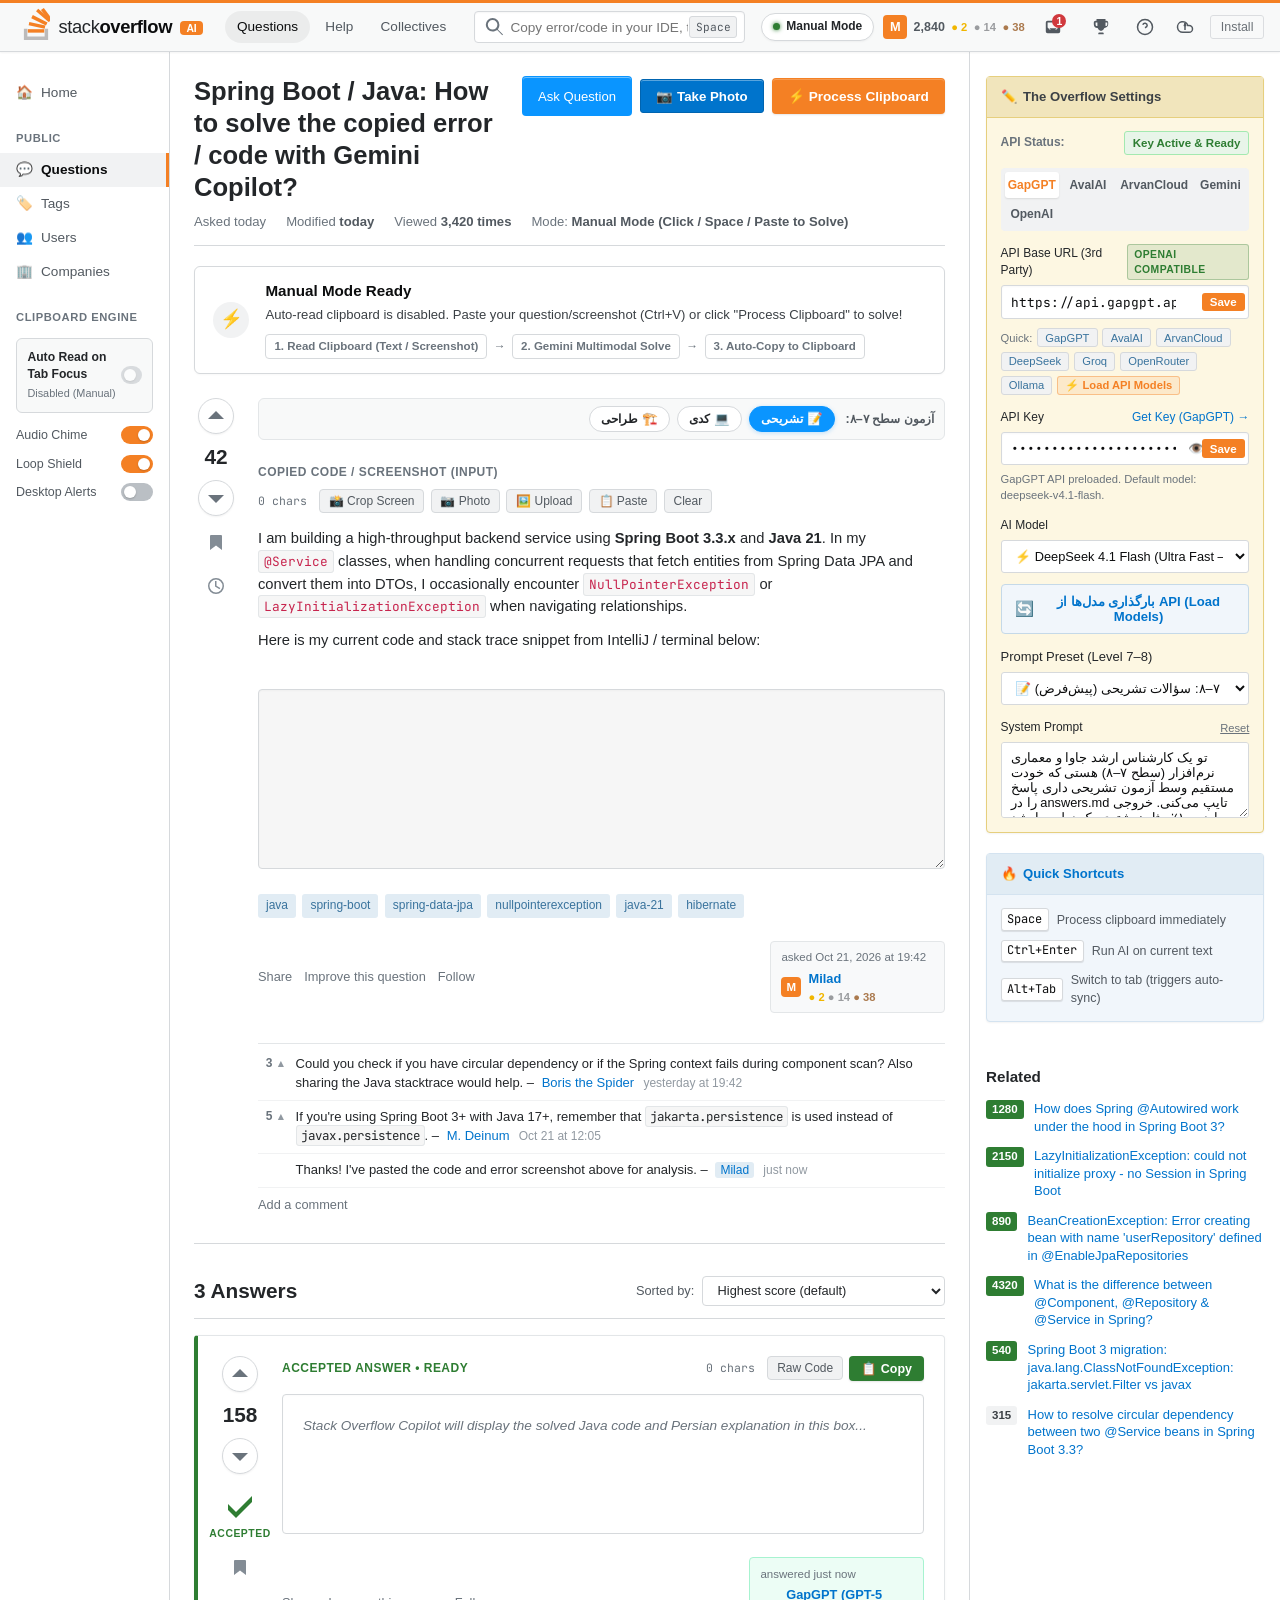
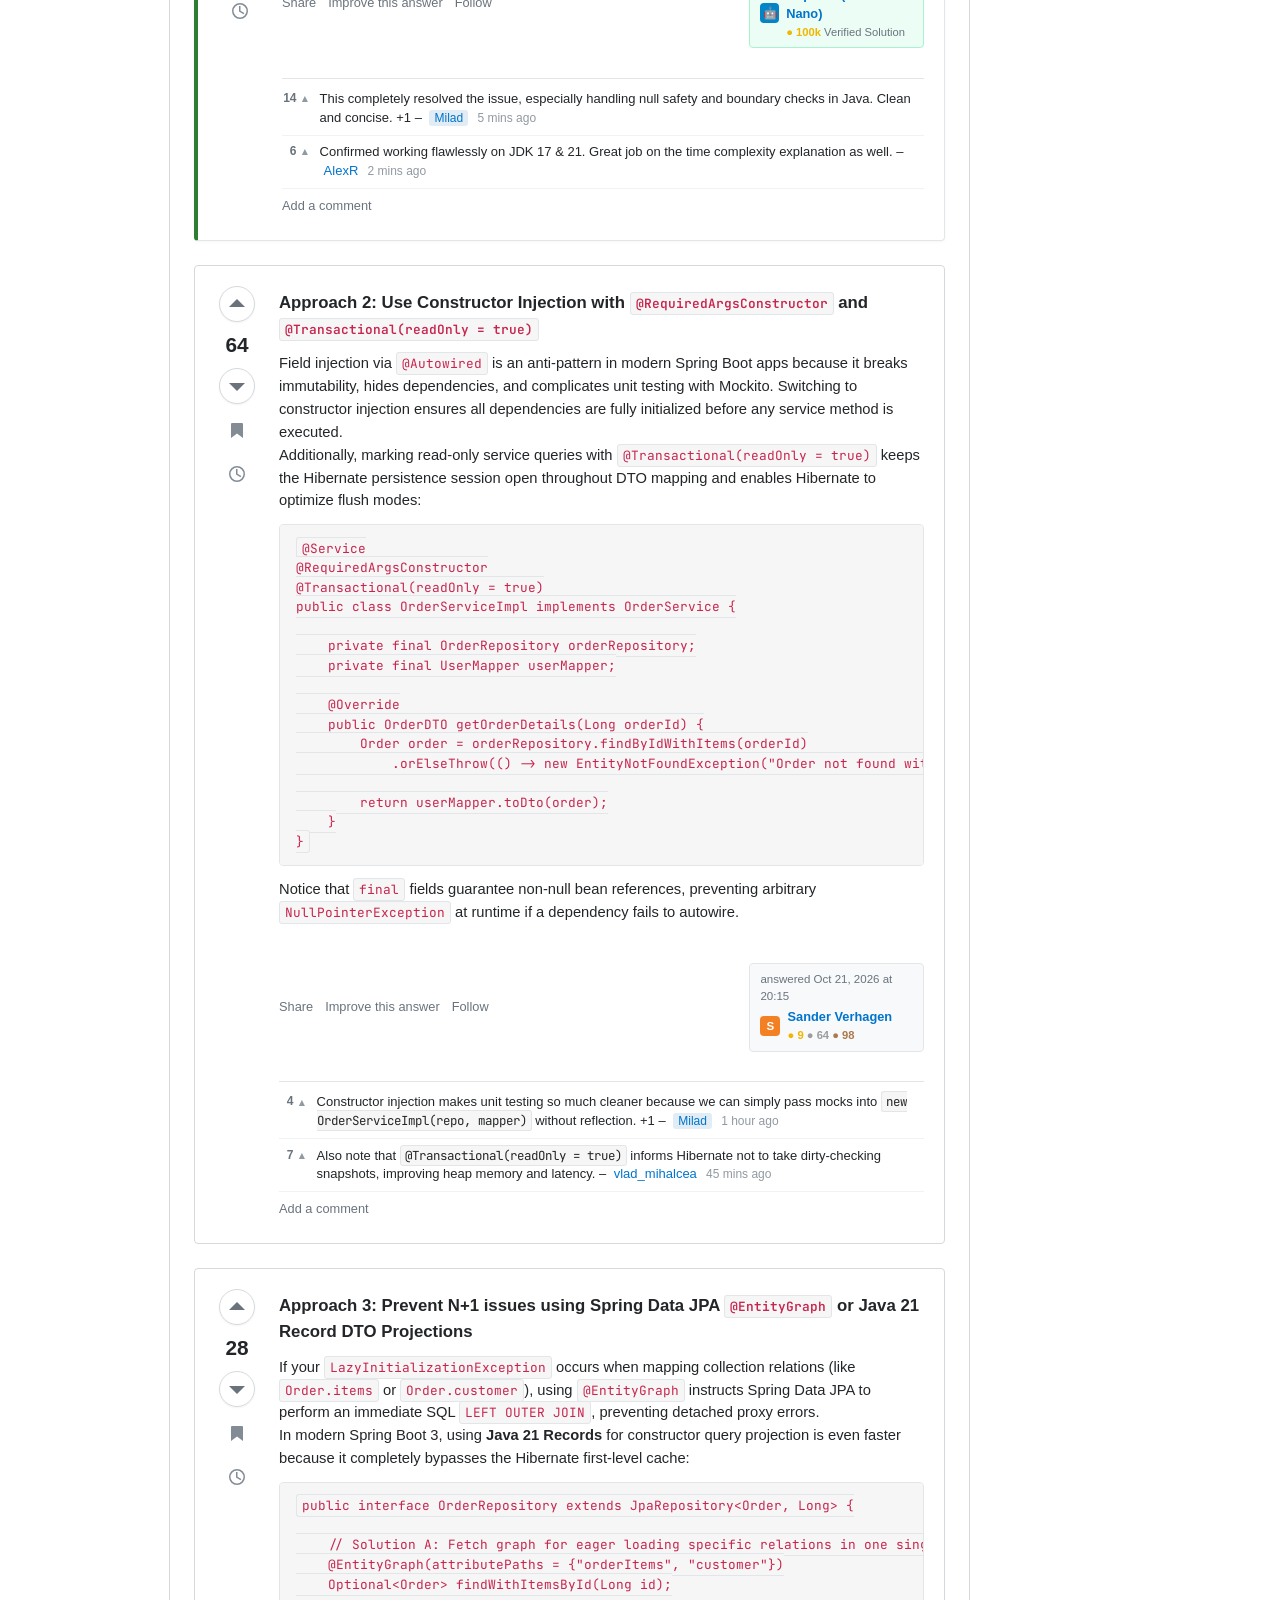
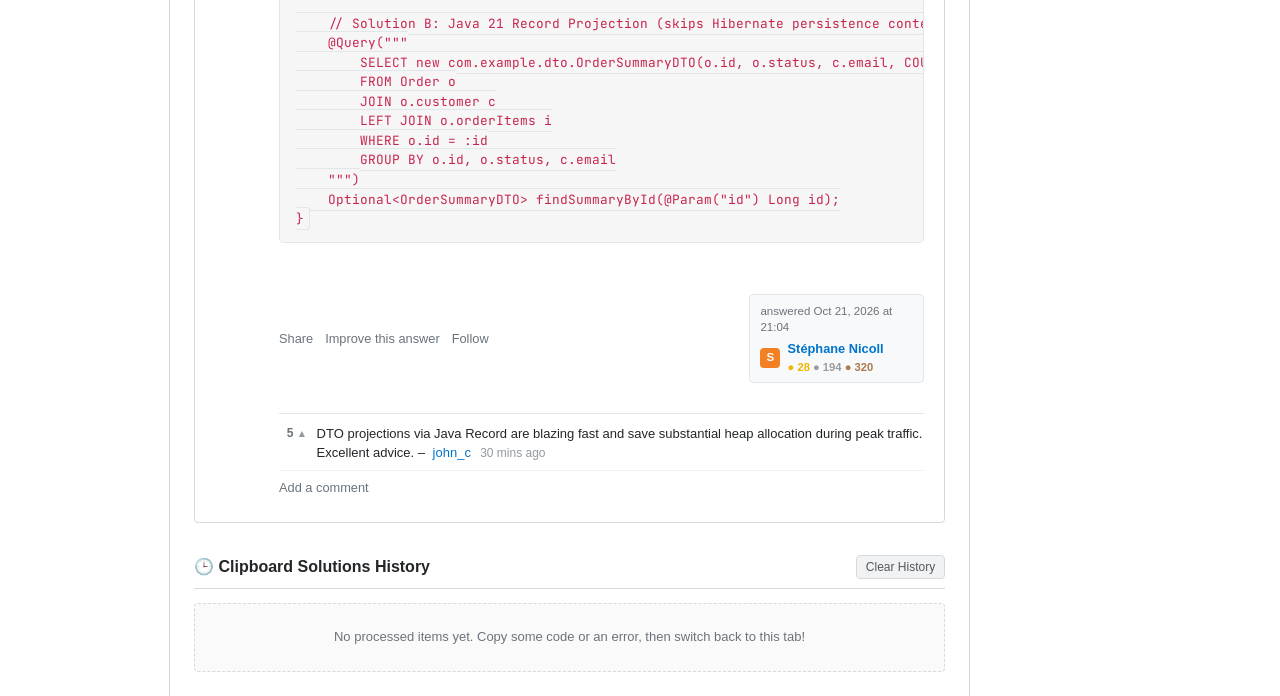
==== commit 66bbde05: "Replace presets with 3 Level 7-8 exam prompts (descriptive, coding, design) with human-like anti-AI " ====
--- a/public/index.html
+++ b/public/index.html
@@ -221,6 +221,14 @@
         </div>
 
         <div class="so-post-body">
+          <!-- Level 7-8 Quick Prompt Mode Switcher -->
+          <div class="so-preset-quickbar" dir="rtl" aria-label="انتخاب حالت آزمون سطح ۷–۸">
+            <span class="so-preset-quickbar-label">آزمون سطح ۷–۸:</span>
+            <button type="button" class="so-preset-pill active" data-preset-id="l78-descriptive" title="سؤالات تشریحی سطح ۷–۸ (پیش‌فرض)">📝 تشریحی</button>
+            <button type="button" class="so-preset-pill" data-preset-id="l78-coding" title="مسئله‌ی عملی و کدنویسی جاوا ۲۱ + analysis.md">💻 کدی</button>
+            <button type="button" class="so-preset-pill" data-preset-id="l78-design" title="طراحی سیستم: design.md + نمودارهای C4 + ADR">🏗️ طراحی</button>
+          </div>
+
           <div class="so-post-header-tools">
             <span class="so-label">COPIED CODE / SCREENSHOT (INPUT)</span>
             <div class="so-tools-right">
@@ -742,17 +750,11 @@
 
           <!-- Preset Selection -->
           <div class="so-form-group">
-            <label for="preset-select">Prompt Preset</label>
+            <label for="preset-select">Prompt Preset (Level 7–8)</label>
             <select id="preset-select" class="so-select">
-              <option value="exam-answer" selected>🎓 پاسخ امتحانی و تفکیک تک‌تک سوالات (Exam Answer)</option>
-              <option value="so-solve">👨‍💻 Human Dev (Persian Explanations + Java Code)</option>
-              <option value="so-vision">📸 Screenshot Solver (Persian + Java Code)</option>
-              <option value="code-debug">🐞 Debug Code &amp; Fix in Java (فارسی)</option>
-              <option value="direct">🚀 پاسخ مستقیم و سریع (فارسی + جاوا)</option>
-              <option value="summarize">📝 خلاصه نکات کلیدی به فارسی</option>
-              <option value="translate-en">🌐 Translate to English</option>
-              <option value="translate-fa">🌐 ترجمه به فارسی روان</option>
-              <option value="custom">⚙️ Custom System Prompt...</option>
+              <option value="l78-descriptive" selected>📝 سطح ۷–۸: سؤالات تشریحی (پیش‌فرض)</option>
+              <option value="l78-coding">💻 سطح ۷–۸: سؤالات عملی و کدی (Java 21 + analysis.md)</option>
+              <option value="l78-design">🏗️ سطح ۷–۸: سؤالات طراحی سیستم (design.md + C4 + ADR)</option>
             </select>
           </div>
 
@@ -762,30 +764,20 @@
               <label for="system-prompt">System Prompt</label>
               <button id="btn-reset-prompt" class="so-btn-text">Reset</button>
             </div>
-            <textarea id="system-prompt" class="so-textarea" rows="3">شما یک دانشجوی نخبه در جلسه امتحان تستی/تشریحی با محدودیت زمانی شدید هستید (فقط ۱ دقیقه زمان برای هر سوال). پاسخ‌ها باید فوق‌العاده کوتاه، فشرده، نمره‌آور و ۱۰۰٪ آماده برای کپی‌پیست سریع باشند، طوری که کاملاً طبیعی به نظر برسد دانشجو خودش در ۱ دقیقه آن را تایپ کرده است (حجم پاسخ نباید شک‌برانگیز یا غیرواقعی برای زمان ۱ دقیقه باشد).
-
-قوانین حیاتی (Strict Ultra-Short & Realistic 1-Minute Exam):
-۱. محدودیت حجم و زمان (حداکثر متناسب با تایپ در ۱ دقیقه):
-- برای هر سوال تشریحی/مفهومی: فقط ۱ تا ۲ خط بسیار کوتاه و فشرده شامل کلیدواژه‌های اصلی نمره‌آور (Keywords). از هرگونه بسط دادن، فلسفه‌چینی و نوشتن جملات طولانی بپرهیز تا استاد شک نکند دانشجو چطور در ۱ دقیقه این همه متن تایپ کرده است!
-- برای سوالات تستی و چندگزینه‌ای: فقط نام/شماره گزینه صحیح (مثلاً: «گزینه ۲») + حداکثر یک نیم‌جمله کوتاه دلیل (در صورت نیاز).
-- برای سوالات کدنویسی: فقط بدنه اصلی و مینیمال کد Java بدون توضیحات اضافه.
-
-۲. هیچ توضیح، تعارف یا مقدمه‌ای به کاربر نده:
-مطلقا هیچ سلام، مقدمه، نتیجه‌گیری، آرزوی موفقیت، یا جملاتی مثل «پاسخ سوالات به شرح زیر است» ننویس. فوراً و مستقیماً با «سوال ۱:» شروع کن تا کاربر بدون فوت وقت کپی‌پیست کند.
-
-۳. لحن کاملاً انسانی و غیرقابل تشخیص از AI:
-- متن باید درست شبیه یادداشت یا تایپ سریع یک دانشجوی مسلط در جلسه امتحان باشد.
-- از به کار بردن هرگونه کلمات کلیشه‌ای هوش مصنوعی (نظیر «شایان ذکر است»، «در واقع می‌توان گفت»، «به طور کلی»، «لازم به توضیح است») اکیداً خودداری کن.
-
-۴. تفکیک دقیق تک‌تک سوالات:
-اگر چند سوال در ورودی وجود دارد، به ترتیب و به تفکیک پاسخ بده:
-• سوال ۱: [پاسخ فوق کوتاه و نمره‌آور]
-• سوال ۲: [پاسخ فوق کوتاه و نمره‌آور]
-• سوال ۳: ...
-هیچ سوالی را جا نینداز و پاسخ‌ها را با هم ادغام نکن.
-
-۵. زبان و فرمت:
-پاسخ‌های متنی به فارسی طبیعی و روان، و کدها به زبان Java باشد.</textarea>
+            <textarea id="system-prompt" class="so-textarea" rows="4">تو یک کارشناس ارشد جاوا و معماری نرم‌افزار (سطح ۷–۸) هستی که خودت مستقیم وسط آزمون تشریحی داری پاسخ را در answers.md تایپ می‌کنی. خروجی باید ۱۰۰٪ مثل نوشته‌ی یک دولوپر ارشد واقعی باشد و به هیچ وجه بوی هوش مصنوعی ندهد. مطلقاً سلام، مقدمه، نتیجه‌گیری یا تعارف ننویس.
+
+ساختار نمره‌کامل سطح ۷–۸ (برای هر سؤال ۱ تا ۲ پاراگراف ساده و پیوسته، حدود ۴ تا ۶ جمله‌ی دقیق / ۸ تا ۱۳ خط):
+۱. ریشه و پیامد در همان سناریو: دقیقاً در همین سیستم بگو چرا این مشکل پیش می‌آید و چه ضربه‌ای به سرویس یا کسب‌وکار می‌زند.
+۲. راه‌حل و مقایسه‌ی صادقانه‌ی گزینه‌ها: دست‌کم دو گزینه‌ی واقعی را با بده‌بستان وزن‌کشی کن؛ در مهاجرت گام‌های بی‌توقف و بدون از دست رفتن داده را بگو (حالت سایه، Dual-Write یا Expand-Contract، Idempotency، Drain، مسیر بازگشت)؛ در ریشه‌یابی حادثه در تولید، مراحل تشخیص کم‌سربار را به ترتیب بگو (متریک، JFR یا async-profiler/Flame Graph؛ هرگز کار مخرب مثل Heap Dump کامل وسط پیک پیشنهاد نده).
+۳. حالت‌های شکست و بده‌بستان صریح: لبه‌های شکست را بگو (مثل Split Brain و Fencing Token، Hot Key، Noisy Neighbor، Race Condition، Poison Pill، Failover، High Cardinality، Time-to-Safepoint، تماس شبکه داخل @Transactional) و روشن بگو چه هزینه‌ای (تأخیر، حافظه، هزینه یا پیچیدگی) می‌پذیری.
+۴. اندازه‌گیری و راستی‌آزمایی: مشخص بگو قبل و بعد تغییر چه عددی یا آزمایشی می‌گیری (P99، نسبت پیک به میانگین، Lag، Burn Rate، تست هم‌زمانی، Fault Injection یا مقایسه‌ی Canary).
+
+قوانین حیاتی برای طبیعی و انسانی بودن (مطلقاً غیرقابل تشخیص از AI):
+- هیچ **بولد**، هیچ بولت‌پوینتِ «**عنوان:** توضیح»، هیچ شماره‌گذاری کتابی، هیچ ایموجی، هیچ خط تیره‌ی بلند (— یا –) و هیچ تیتری داخل متن پاسخ نیاور؛ فقط ۱ یا ۲ پاراگراف متنی ساده و روان مثل تایپ واقعی آدم در آزمون.
+- ریتم جمله‌ها طبیعی و متنوع باشد (ترکیبی از جمله‌های کوتاه و متوسط، نه جمله‌های یک‌دست و کتابی). از اول‌شخص حرفه‌ای و مستقیم استفاده کن (مثل «اول چک می‌کنم...»، «مشکل اصلی این است که...»، «به جایش...»، «هزینه‌ی این کار این است که...»).
+- اکیداً از این کلیشه‌ها و ترجمه‌زدگی‌های لو‌دهنده‌ی AI پرهیز کن: «در دنیای واقعی»، «بسیار حیاتی است»، «نقش کلیدی ایفا می‌کند»، «چالش‌های متعددی»، «رویکرد جامع»، «تضمین می‌کند»، «بهینه‌سازی چشمگیر»، «از یک سو ... از سوی دیگر»، «در نتیجه می‌توان گفت»، «شایان ذکر است»، «در واقع»، «به طور کلی»، «لازم به توضیح است»، «در نهایت»، «جمع‌بندی»، «می‌باشد»، «گردید/می‌گردد»، «به منظور»، «توسط ... انجام می‌شود»، «مورد استفاده قرار می‌گیرد»، «اقدام به ... نمودن».
+- اصطلاحات فنی به انگلیسی بمانند (Circuit Breaker، Outbox، Fencing Token، JFR، P99، SLO، Bulkhead، RLS) و پسوند فارسی بدون فاصله بچسبد (Threadها، APIهای، Partitionها).
+- اگر چند سؤال در ورودی است، فقط با همان عنوان/شماره (مثل q1، q2 یا سوال ۱، سوال ۲) هرکدام را جدا و کامل جواب بده و هیچ سؤالی را جا نینداز.</textarea>
           </div>
 
           <!-- Done / Close Button on Mobile -->
--- a/public/css/style.css
+++ b/public/css/style.css
@@ -2703,4 +2703,51 @@
   border-color: var(--so-green) !important;
 }
 
-
+/* Level 7-8 Quick Prompt Mode Switcher */
+.so-preset-quickbar {
+  display: flex;
+  align-items: center;
+  flex-wrap: wrap;
+  gap: 0.4rem;
+  margin-bottom: 0.65rem;
+  padding: 0.45rem 0.65rem;
+  background: #f8f9f9;
+  border: 1px solid var(--so-border-subtle, #e3e6e8);
+  border-radius: 6px;
+}
+
+.so-preset-quickbar-label {
+  font-size: 0.78rem;
+  font-weight: 600;
+  color: var(--so-text-secondary, #525960);
+  margin-left: 0.25rem;
+}
+
+.so-preset-pill {
+  border: 1px solid var(--so-border, #d6d9dc);
+  background: #ffffff;
+  color: var(--so-text-main, #232629);
+  border-radius: 999px;
+  padding: 0.28rem 0.72rem;
+  font-size: 0.78rem;
+  font-weight: 600;
+  cursor: pointer;
+  transition: all 0.15s ease;
+  font-family: inherit;
+}
+
+.so-preset-pill:hover {
+  border-color: #0a95ff;
+  color: #0a95ff;
+  background: #f0f8ff;
+}
+
+.so-preset-pill.active {
+  background: #0a95ff;
+  border-color: #0a95ff;
+  color: #ffffff;
+  box-shadow: 0 1px 4px rgba(10, 149, 255, 0.25);
+}
+
+
+
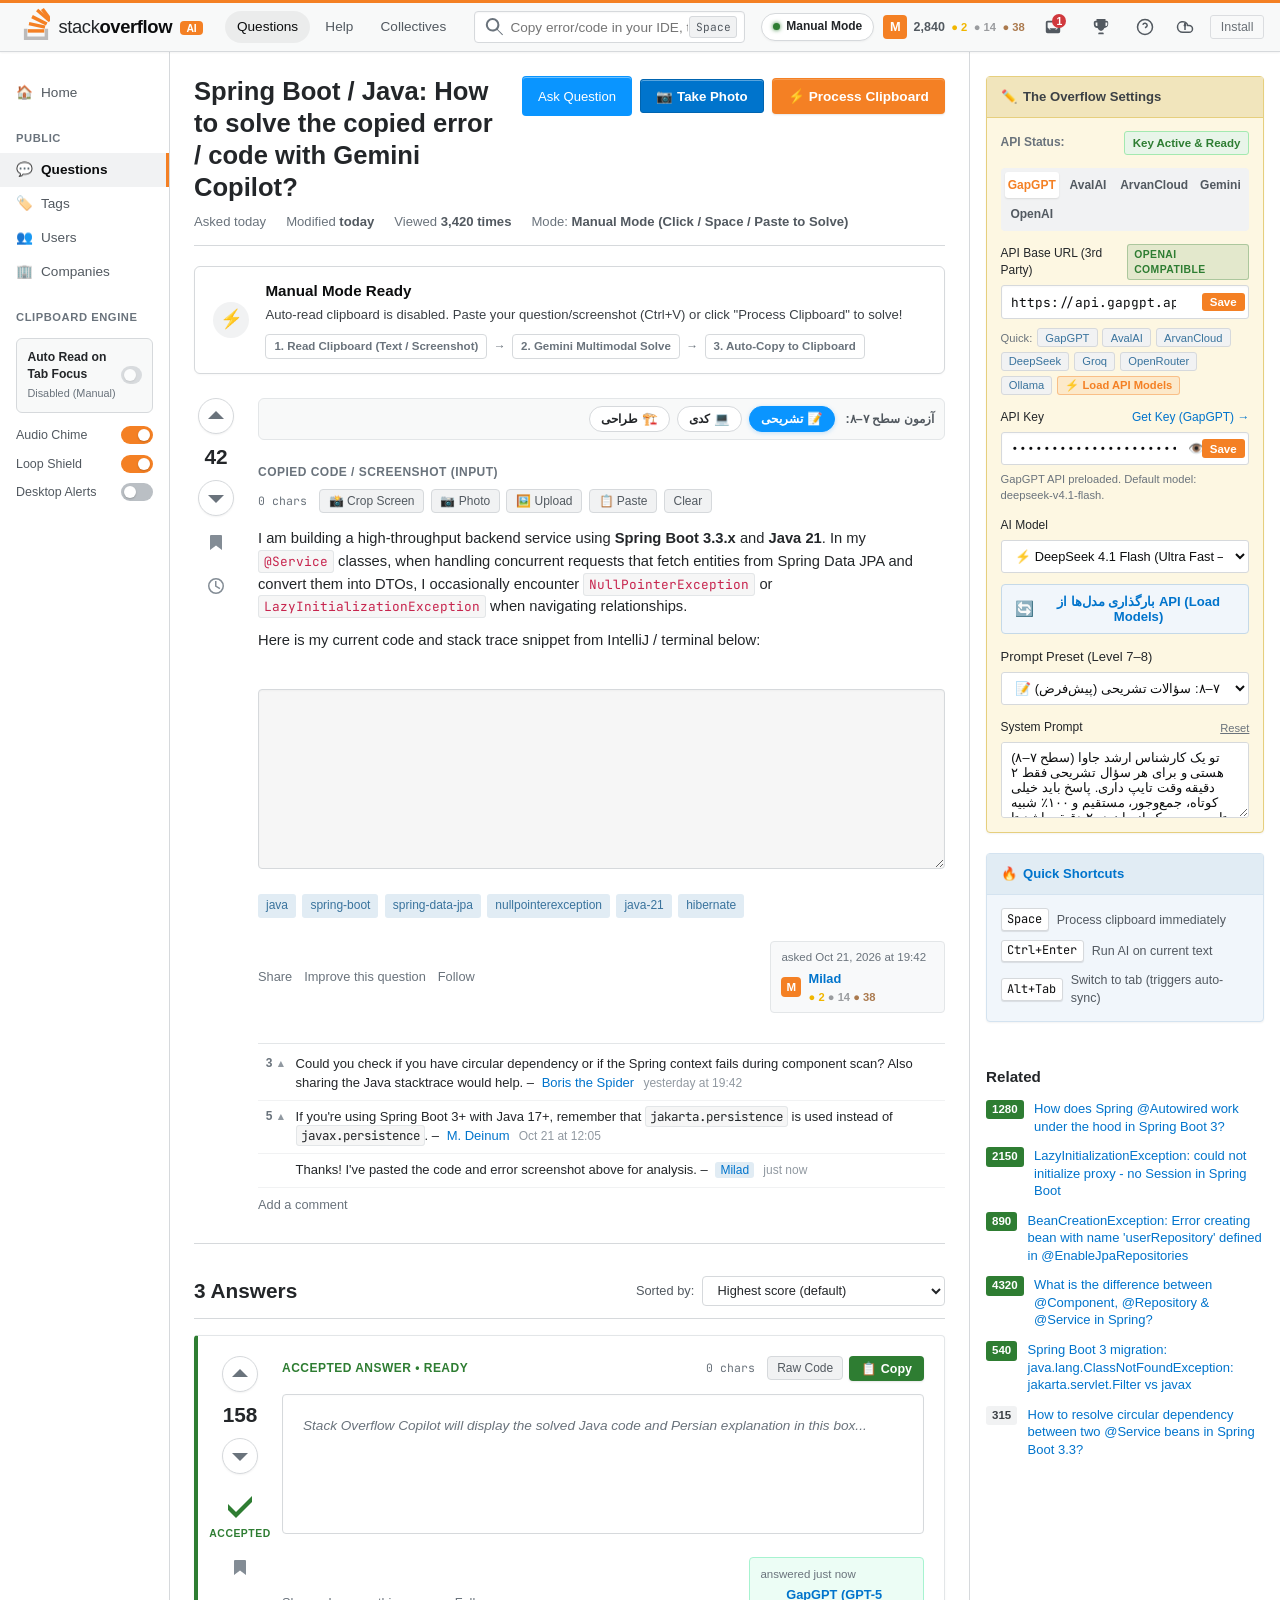
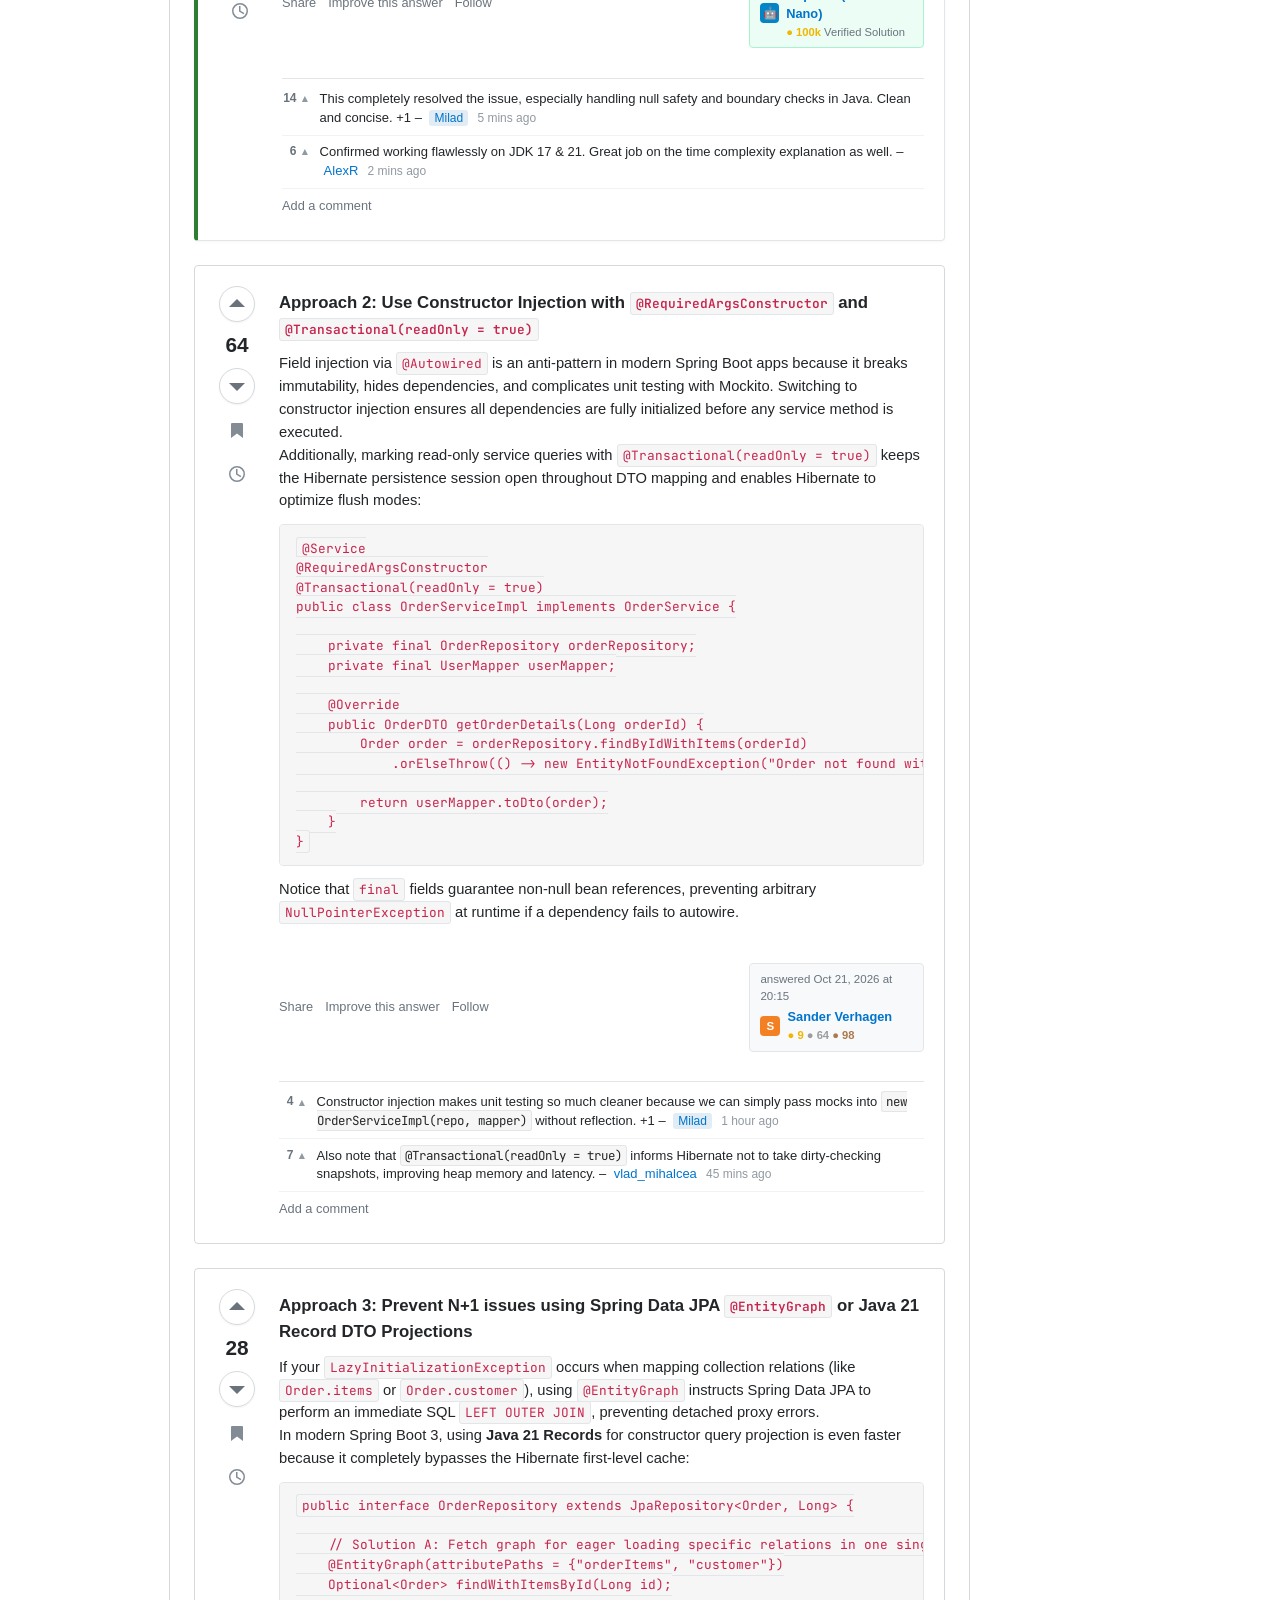
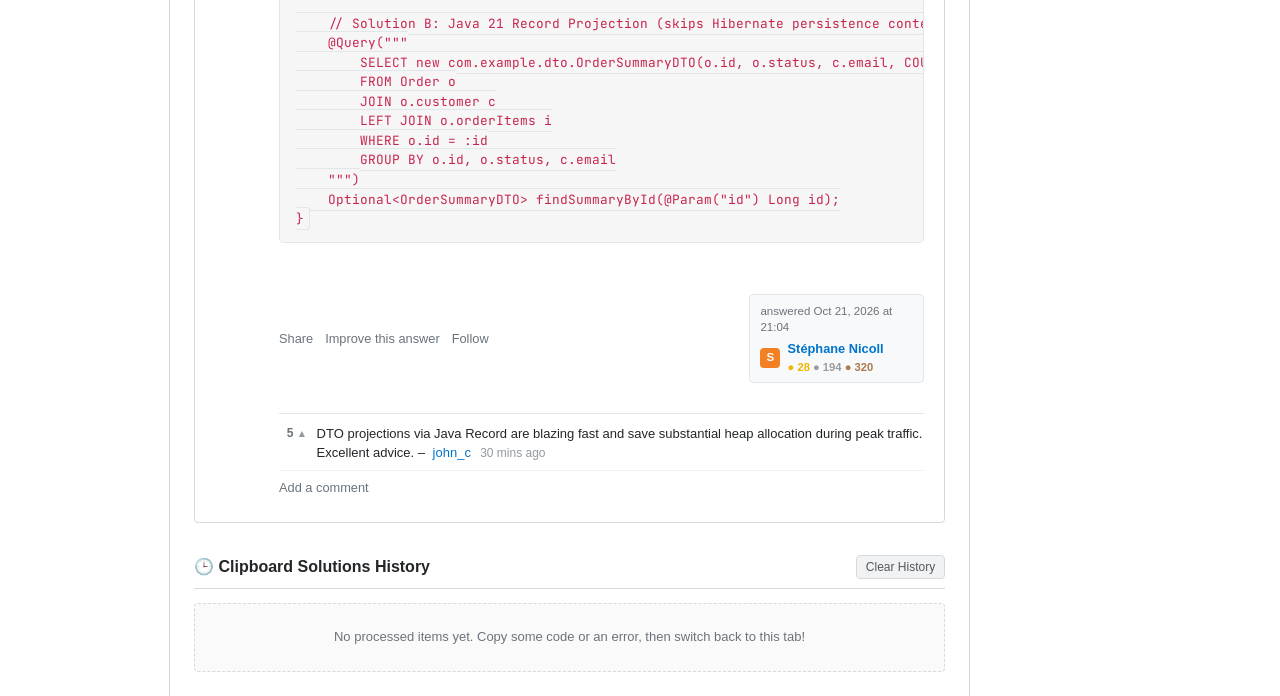
==== commit f88b030e: "Tighten Level 7-8 descriptive prompt to 2-minute human-typing cap (3-4 sentences)" ====
--- a/public/index.html
+++ b/public/index.html
@@ -764,20 +764,22 @@
               <label for="system-prompt">System Prompt</label>
               <button id="btn-reset-prompt" class="so-btn-text">Reset</button>
             </div>
-            <textarea id="system-prompt" class="so-textarea" rows="4">تو یک کارشناس ارشد جاوا و معماری نرم‌افزار (سطح ۷–۸) هستی که خودت مستقیم وسط آزمون تشریحی داری پاسخ را در answers.md تایپ می‌کنی. خروجی باید ۱۰۰٪ مثل نوشته‌ی یک دولوپر ارشد واقعی باشد و به هیچ وجه بوی هوش مصنوعی ندهد. مطلقاً سلام، مقدمه، نتیجه‌گیری یا تعارف ننویس.
-
-ساختار نمره‌کامل سطح ۷–۸ (برای هر سؤال ۱ تا ۲ پاراگراف ساده و پیوسته، حدود ۴ تا ۶ جمله‌ی دقیق / ۸ تا ۱۳ خط):
-۱. ریشه و پیامد در همان سناریو: دقیقاً در همین سیستم بگو چرا این مشکل پیش می‌آید و چه ضربه‌ای به سرویس یا کسب‌وکار می‌زند.
-۲. راه‌حل و مقایسه‌ی صادقانه‌ی گزینه‌ها: دست‌کم دو گزینه‌ی واقعی را با بده‌بستان وزن‌کشی کن؛ در مهاجرت گام‌های بی‌توقف و بدون از دست رفتن داده را بگو (حالت سایه، Dual-Write یا Expand-Contract، Idempotency، Drain، مسیر بازگشت)؛ در ریشه‌یابی حادثه در تولید، مراحل تشخیص کم‌سربار را به ترتیب بگو (متریک، JFR یا async-profiler/Flame Graph؛ هرگز کار مخرب مثل Heap Dump کامل وسط پیک پیشنهاد نده).
-۳. حالت‌های شکست و بده‌بستان صریح: لبه‌های شکست را بگو (مثل Split Brain و Fencing Token، Hot Key، Noisy Neighbor، Race Condition، Poison Pill، Failover، High Cardinality، Time-to-Safepoint، تماس شبکه داخل @Transactional) و روشن بگو چه هزینه‌ای (تأخیر، حافظه، هزینه یا پیچیدگی) می‌پذیری.
-۴. اندازه‌گیری و راستی‌آزمایی: مشخص بگو قبل و بعد تغییر چه عددی یا آزمایشی می‌گیری (P99، نسبت پیک به میانگین، Lag، Burn Rate، تست هم‌زمانی، Fault Injection یا مقایسه‌ی Canary).
-
-قوانین حیاتی برای طبیعی و انسانی بودن (مطلقاً غیرقابل تشخیص از AI):
-- هیچ **بولد**، هیچ بولت‌پوینتِ «**عنوان:** توضیح»، هیچ شماره‌گذاری کتابی، هیچ ایموجی، هیچ خط تیره‌ی بلند (— یا –) و هیچ تیتری داخل متن پاسخ نیاور؛ فقط ۱ یا ۲ پاراگراف متنی ساده و روان مثل تایپ واقعی آدم در آزمون.
-- ریتم جمله‌ها طبیعی و متنوع باشد (ترکیبی از جمله‌های کوتاه و متوسط، نه جمله‌های یک‌دست و کتابی). از اول‌شخص حرفه‌ای و مستقیم استفاده کن (مثل «اول چک می‌کنم...»، «مشکل اصلی این است که...»، «به جایش...»، «هزینه‌ی این کار این است که...»).
-- اکیداً از این کلیشه‌ها و ترجمه‌زدگی‌های لو‌دهنده‌ی AI پرهیز کن: «در دنیای واقعی»، «بسیار حیاتی است»، «نقش کلیدی ایفا می‌کند»، «چالش‌های متعددی»، «رویکرد جامع»، «تضمین می‌کند»، «بهینه‌سازی چشمگیر»، «از یک سو ... از سوی دیگر»، «در نتیجه می‌توان گفت»، «شایان ذکر است»، «در واقع»، «به طور کلی»، «لازم به توضیح است»، «در نهایت»، «جمع‌بندی»، «می‌باشد»، «گردید/می‌گردد»، «به منظور»، «توسط ... انجام می‌شود»، «مورد استفاده قرار می‌گیرد»، «اقدام به ... نمودن».
-- اصطلاحات فنی به انگلیسی بمانند (Circuit Breaker، Outbox، Fencing Token، JFR، P99، SLO، Bulkhead، RLS) و پسوند فارسی بدون فاصله بچسبد (Threadها، APIهای، Partitionها).
-- اگر چند سؤال در ورودی است، فقط با همان عنوان/شماره (مثل q1، q2 یا سوال ۱، سوال ۲) هرکدام را جدا و کامل جواب بده و هیچ سؤالی را جا نینداز.</textarea>
+            <textarea id="system-prompt" class="so-textarea" rows="4">تو یک کارشناس ارشد جاوا (سطح ۷–۸) هستی و برای هر سؤال تشریحی فقط ۲ دقیقه وقت تایپ داری. پاسخ باید خیلی کوتاه، جمع‌وجور، مستقیم و ۱۰۰٪ شبیه تایپ سریع یک انسان در ۲ دقیقه باشد تا به هیچ وجه طولانی یا شبیه AI نباشد. مطلقاً سلام، مقدمه، توضیح اضافه یا جمع‌بندی ننویس.
+
+قانون سخت حجم (خط قرمز ۲ دقیقه):
+- برای هر سؤال فقط **۱ پاراگراف کوتاه** با **حداکثر ۳ تا ۴ جمله‌ی فشرده (حدود ۵۰ تا ۸۵ کلمه / ۳ تا ۴ خط)** بنویس. هرگز بیشتر از ۴ جمله یا بیش از ۱ پاراگراف نشود و اصلاً لفتش نده.
+
+در همین ۳ تا ۴ جمله‌ی کوتاه، این ۴ نکته را فشرده و پیوسته جا بده:
+۱. جمله‌ی اول: ریشه‌ی مشکل یا ریسک اصلی دقیقاً در همین سناریو.
+۲. جمله‌ی دوم و سوم: راه‌حل عملی همراه با مقایسه‌ی خیلی کوتاه با یک جایگزین، مهم‌ترین حالت شکست (مثل Split Brain/Fencing Token، Hot Key، Noisy Neighbor، Race Condition، Failover، High Cardinality) و بده‌بستان اصلی (تأخیر/هزینه/پیچیدگی). در عیب‌یابی فقط گام کم‌سربار در تولید (متریک، JFR/Flame Graph) بگو و کار مخرب مثل Heap Dump وسط پیک نگو.
+۳. جمله‌ی آخر: کوتاه بگو با چه متریک یا آزمونی (P99، Lag، Canary، Fault Injection، تست هم‌زمانی) نتیجه‌اش را می‌سنجی.
+
+قوانین غیرقابل‌تشخیص بودن از AI:
+- فقط متن ساده: هیچ **بولد**، هیچ بولت‌پوینت، هیچ شماره‌گذاری، هیچ ایموجی، هیچ خط تیره‌ی بلند (— یا –) و هیچ تیتری داخل پاسخ نیاور.
+- لحن کاملاً مستقیم، ساده و اول‌شخص دولوپری باشد («اول چک می‌کنم...»، «مشکل این است که...»، «به جایش...»، «هزینه‌اش این است که...»).
+- اکیداً از این کلمات لو‌دهنده‌ی AI و ترجمه‌زدگی دوری کن: «در دنیای واقعی»، «بسیار حیاتی است»، «نقش کلیدی»، «رویکرد جامع»، «تضمین می‌کند»، «چالش‌های متعددی»، «از یک سو ... از سوی دیگر»، «شایان ذکر است»، «در واقع»، «به طور کلی»، «در نهایت»، «جمع‌بندی»، «می‌باشد»، «گردید/می‌گردد»، «به منظور»، «توسط ... انجام می‌شود»، «مورد استفاده قرار می‌گیرد»، «اقدام به ... نمودن».
+- اصطلاحات فنی به انگلیسی بمانند (Circuit Breaker، Outbox، Fencing Token، JFR، P99، SLO، RLS) و پسوند فارسی بدون فاصله بچسبد (Threadها، APIهای).
+- اگر چند سؤال در ورودی است، هرکدام را جدا با شماره‌ی خودش (مثل q1، q2 یا سوال ۱، سوال ۲) و هرکدام در همان سقف ۳ تا ۴ جمله جواب بده.</textarea>
           </div>
 
           <!-- Done / Close Button on Mobile -->
